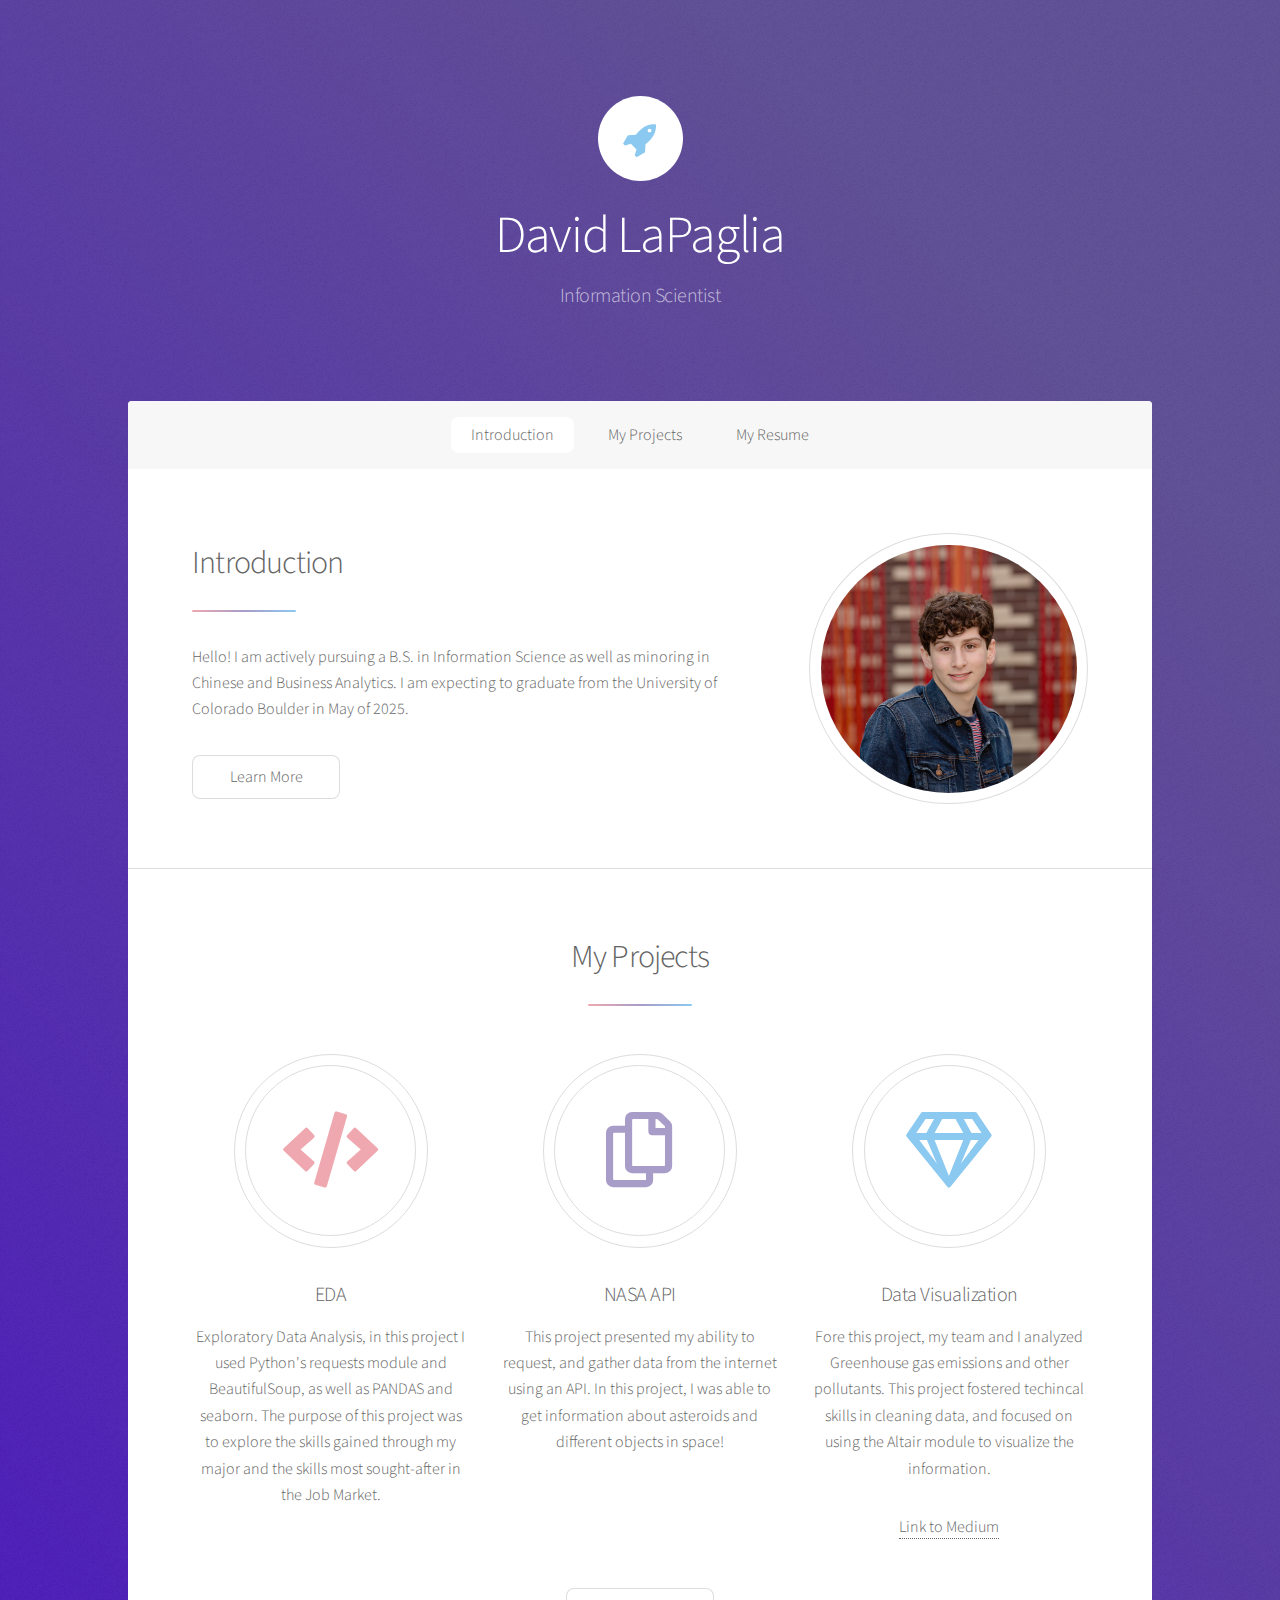
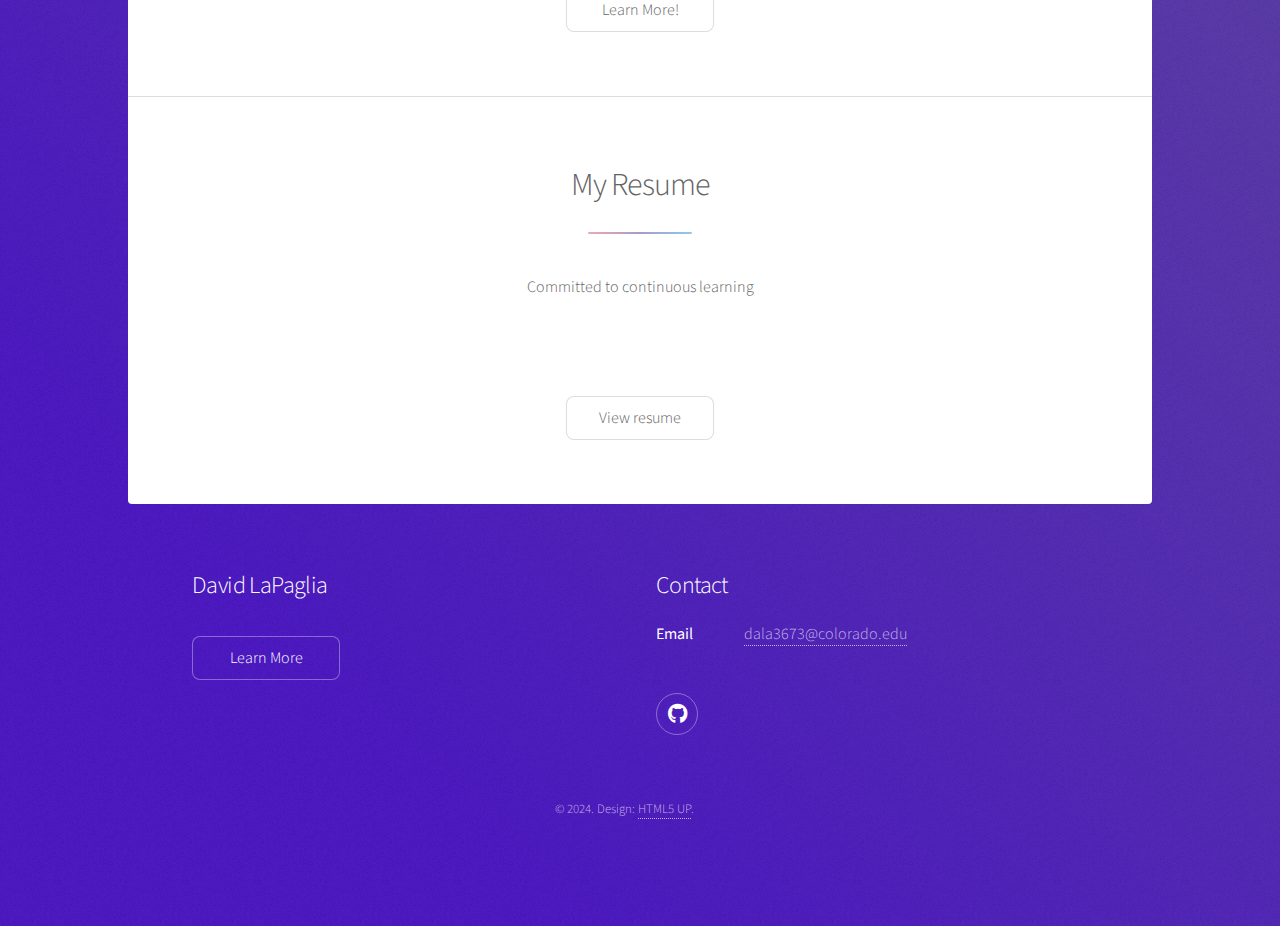
==== index.html @ f57c263a "Update index.html" ====
<!DOCTYPE HTML>
<html>
	<!-- generic is my CV-->
	<!-- elements is my project page -->
	<head>
		<title>David LaPaglia Portfolio</title>
		<meta charset="utf-8" />
		<meta name="viewport" content="width=device-width, initial-scale=1, user-scalable=no" />
		<link rel="stylesheet" href="assets/css/main.css" />
		<noscript><link rel="stylesheet" href="assets/css/noscript.css" /></noscript>
	</head>
	<body class="is-preload">

		<!-- Wrapper -->
			<div id="wrapper">

				<!-- Header -->
					<header id="header" class="alt">
						<span class="logo"><img src="images/logo.svg" alt="" /></span>
						<h1>David LaPaglia</h1>
						<p>Information Scientist<br />
					</header>

				<!-- Nav -->
					<nav id="nav">
						<ul>
							<li><a href="#intro" class="active">Introduction</a></li>
							<li><a href="#first">My Projects</a></li>
							<li><a href="#second">My Resume</a></li>
						</ul>
					</nav>

				<!-- Main -->
					<div id="main">

						<!-- Introduction -->
							<section id="intro" class="main">
								<div class="spotlight">
									<div class="content">
										<header class="major">
											<h2>Introduction</h2>
										</header>
										<p>Hello! I am actively pursuing a B.S. in Information Science as well as minoring in Chinese and Business Analytics.
											I am expecting to graduate from the University of Colorado Boulder in May of 2025. </p>
										<ul class="actions">
											<li><a href="generic.html" class="button">Learn More</a></li>
										</ul>
									</div>
									<span class="image"><img src="images/3.jpg" alt="" /></span>
								</div>
							</section>

						<!-- First Section -->
							<section id="first" class="main special">
								<header class="major">
									<h2>My Projects</h2>
								</header>
								<ul class="features">
									<li>
										<span class="icon solid major style1 fa-code"></span>
										<h3>EDA</h3>
										<p>Exploratory Data Analysis, in this project I used Python's requests module and BeautifulSoup,
											as well as PANDAS and seaborn. The purpose of this project was to explore the skills gained through
											my major and the skills most sought-after in the Job Market.
										</p>
									</li>
									<li>
										<span class="icon major style3 fa-copy"></span>
										<h3>NASA API</h3>
										<p>This project presented my ability to request, and gather data from the internet using an API.
											In this project, I was able to get information about asteroids and different objects in space!
										</p>
									</li>
									<li>
										<span class="icon major style5 fa-gem"></span>
										<h3>Data Visualization</h3>
										<p>Fore this project, my team and I analyzed Greenhouse gas emissions and other pollutants. This project fostered techincal skills in cleaning data,
											and focused on using the Altair module to visualize the information.</p>
										<a href="https://medium.com/@daviddoesdata/design-deception-and-iteration-of-visualizing-emission-trends-97c9c3b6c015">Link to Medium</a>
									</li>
								</ul>
								<footer class="major">
									<ul class="actions special">
										<!-- PUT THE LINK TO ELEMENTS HERE AFTER MAKING ELEMENTS -->
										<li><a href="" class="button">Learn More!</a></li>
									</ul>
								</footer>
							</section>

						<!-- Second Section -->
						<!-- MY CV Section -->
							<section id="second" class="main special">
								<header class="major">
									<h2>My Resume</h2>
								</p>Committed to continuous learning </p>
								</header>
								<p class="content"></p>
								<footer class="major">
									<ul class="actions special">
										<li><a href="generic.html" class="button">View resume</a></li>
									</ul>
								</footer>
							</section>

						<!-- 4th Section -->

					</div>

				<!-- Footer -->
					<footer id="footer">
						<section>
							<h2>David LaPaglia</h2>
							<p></p>
							<ul class="actions">
								<li><a href="generic.html" class="button">Learn More</a></li>
							</ul>
						</section>
						<section>
							<h2>Contact</h2>
							<dl class="alt">
								<dt>Email</dt>
								<dd><a href="#">dala3673@colorado.edu</a></dd>
							</dl>
							<ul class="icons">
								<li><a href="#" class="icon brands fa-github alt"><span class="label">GitHub</span></a></li>
							</ul>
						</section>
						<p class="copyright">&copy; 2024. Design: <a href="https://html5up.net">HTML5 UP</a>.</p>
					</footer>
			</div>
		<!-- Scripts -->
			<script src="assets/js/jquery.min.js"></script>
			<script src="assets/js/jquery.scrollex.min.js"></script>
			<script src="assets/js/jquery.scrolly.min.js"></script>
			<script src="assets/js/browser.min.js"></script>
			<script src="assets/js/breakpoints.min.js"></script>
			<script src="assets/js/util.js"></script>
			<script src="assets/js/main.js"></script>

	</body>
</html>
---- assets/css/main.css ----
@import url(fontawesome-all.min.css);
@import 'https://fonts.googleapis.com/css?family=Source+Sans+Pro:300,400';

/*
	Stellar by HTML5 UP
	html5up.net | @ajlkn
	Free for personal and commercial use under the CCA 3.0 license (html5up.net/license)
*/

html, body, div, span, applet, object,
iframe, h1, h2, h3, h4, h5, h6, p, blockquote,
pre, a, abbr, acronym, address, big, cite,
code, del, dfn, em, img, ins, kbd, q, s, samp,
small, strike, strong, sub, sup, tt, var, b,
u, i, center, dl, dt, dd, ol, ul, li, fieldset,
form, label, legend, table, caption, tbody,
tfoot, thead, tr, th, td, article, aside,
canvas, details, embed, figure, figcaption,
footer, header, hgroup, menu, nav, output, ruby,
section, summary, time, mark, audio, video {
	margin: 0;
	padding: 0;
	border: 0;
	font-size: 100%;
	font: inherit;
	vertical-align: baseline;}

article, aside, details, figcaption, figure,
footer, header, hgroup, menu, nav, section {
	display: block;}

body {
	line-height: 1;
}

ol, ul {
	list-style: none;
}

blockquote, q {
	quotes: none;
}

	blockquote:before, blockquote:after, q:before, q:after {
		content: '';
		content: none;
	}

table {
	border-collapse: collapse;
	border-spacing: 0;
}

body {
	-webkit-text-size-adjust: none;
}

mark {
	background-color: transparent;
	color: inherit;
}

input::-moz-focus-inner {
	border: 0;
	padding: 0;
}

input, select, textarea {
	-moz-appearance: none;
	-webkit-appearance: none;
	-ms-appearance: none;
	appearance: none;
}

/* Basic */

	@-ms-viewport {
		width: device-width;
	}

	body {
		-ms-overflow-style: scrollbar;
	}

	@media screen and (max-width: 480px) {

		html, body {
			min-width: 320px;
		}

	}

	html {
		box-sizing: border-box;
	}

	*, *:before, *:after {
		box-sizing: inherit;
	}

	body {
		background-color: #00008B;
		background-image: url("images/overlay.png"), -moz-linear-gradient(45deg, #4913be 15%, #5f4d93 85%);
		background-image: url("images/overlay.png"), -webkit-linear-gradient(45deg, #4913be 15%, #5f4d93 85%);
		background-image: url("images/overlay.png"), -ms-linear-gradient(45deg, #4913be 15%, #5f4d93 85%);
		background-image: url("images/overlay.png"), linear-gradient(45deg, #4913be 15%, #5f4d93 85%);
	}

		body.is-preload *, body.is-preload *:before, body.is-preload *:after {
			-moz-animation: none !important;
			-webkit-animation: none !important;
			-ms-animation: none !important;
			animation: none !important;
			-moz-transition: none !important;
			-webkit-transition: none !important;
			-ms-transition: none !important;
			transition: none !important;
		}

/* Type */

	body {
		background-color: #935d8c;
		color: rgba(255, 255, 255, 0.65);
	}

	body, input, select, textarea {
		font-family: "Source Sans Pro", Helvetica, sans-serif;
		font-size: 17pt;
		font-weight: 300;
		line-height: 1.65;
	}

		@media screen and (max-width: 1680px) {

			body, input, select, textarea {
				font-size: 14pt;
			}

		}

		@media screen and (max-width: 1280px) {

			body, input, select, textarea {
				font-size: 12pt;
			}

		}

		@media screen and (max-width: 360px) {

			body, input, select, textarea {
				font-size: 11pt;
			}

		}

	a {
		-moz-transition: color 0.2s ease, border-bottom 0.2s ease;
		-webkit-transition: color 0.2s ease, border-bottom 0.2s ease;
		-ms-transition: color 0.2s ease, border-bottom 0.2s ease;
		transition: color 0.2s ease, border-bottom 0.2s ease;
		text-decoration: none;
		border-bottom: dotted 1px;
		color: inherit;
	}

		a:hover {
			border-bottom-color: transparent;
		}

	strong, b {
		font-weight: 400;
	}

	em, i {
		font-style: italic;
	}

	p {
		margin: 0 0 2em 0;
	}

		p.content {
			-moz-columns: 20em 2;
			-webkit-columns: 20em 2;
			-ms-columns: 20em 2;
			columns: 20em 2;
			-moz-column-gap: 2em;
			-webkit-column-gap: 2em;
			-ms-column-gap: 2em;
			column-gap: 2em;
			text-align: justify;
		}

	h1, h2, h3, h4, h5, h6 {
		font-weight: 300;
		line-height: 1.5;
		margin: 0 0 0.7em 0;
		letter-spacing: -0.025em;
	}

		h1 a, h2 a, h3 a, h4 a, h5 a, h6 a {
			color: inherit;
			text-decoration: none;
		}

	h1 {
		font-size: 2.5em;
		line-height: 1.2;
	}

	h2 {
		font-size: 1.5em;
	}

	h3 {
		font-size: 1.25em;
	}

	h4 {
		font-size: 1.1em;
	}

	h5 {
		font-size: 0.9em;
	}

	h6 {
		font-size: 0.7em;
	}

	@media screen and (max-width: 736px) {

		h1 {
			font-size: 2em;
		}

	}

	sub {
		font-size: 0.8em;
		position: relative;
		top: 0.5em;
	}

	sup {
		font-size: 0.8em;
		position: relative;
		top: -0.5em;
	}

	blockquote {
		border-left: solid 4px;
		font-style: italic;
		margin: 0 0 2em 0;
		padding: 0.5em 0 0.5em 2em;
	}

	code {
		border-radius: 8px;
		border: solid 1px;
		font-family: "Courier New", monospace;
		font-size: 0.9em;
		margin: 0 0.25em;
		padding: 0.25em 0.65em;
	}

	pre {
		-webkit-overflow-scrolling: touch;
		font-family: "Courier New", monospace;
		font-size: 0.9em;
		margin: 0 0 2em 0;
	}

		pre code {
			display: block;
			line-height: 1.75;
			padding: 1em 1.5em;
			overflow-x: auto;
		}

	hr {
		border: 0;
		border-bottom: solid 1px;
		margin: 2em 0;
	}

		hr.major {
			margin: 3em 0;
		}

	.align-left {
		text-align: left;
	}

	.align-center {
		text-align: center;
	}

	.align-right {
		text-align: right;
	}

	input, select, textarea {
		color: #ffffff;
	}

	a:hover {
		color: #ffffff;
	}

	strong, b {
		color: #ffffff;
	}

	h1, h2, h3, h4, h5, h6 {
		color: #ffffff;
	}

	blockquote {
		border-left-color: rgba(255, 255, 255, 0.35);
	}

	code {
		background: rgba(255, 255, 255, 0.075);
		border-color: rgba(255, 255, 255, 0.35);
	}

	hr {
		border-bottom-color: rgba(255, 255, 255, 0.35);
	}

/* Row */

	.row {
		display: flex;
		flex-wrap: wrap;
		box-sizing: border-box;
		align-items: stretch;
	}

		.row > * {
			box-sizing: border-box;
		}

		.row.gtr-uniform > * > :last-child {
			margin-bottom: 0;
		}

		.row.aln-left {
			justify-content: flex-start;
		}

		.row.aln-center {
			justify-content: center;
		}

		.row.aln-right {
			justify-content: flex-end;
		}

		.row.aln-top {
			align-items: flex-start;
		}

		.row.aln-middle {
			align-items: center;
		}

		.row.aln-bottom {
			align-items: flex-end;
		}

		.row > .imp {
			order: -1;
		}

		.row > .col-1 {
			width: 8.33333%;
		}

		.row > .off-1 {
			margin-left: 8.33333%;
		}

		.row > .col-2 {
			width: 16.66667%;
		}

		.row > .off-2 {
			margin-left: 16.66667%;
		}

		.row > .col-3 {
			width: 25%;
		}

		.row > .off-3 {
			margin-left: 25%;
		}

		.row > .col-4 {
			width: 33.33333%;
		}

		.row > .off-4 {
			margin-left: 33.33333%;
		}

		.row > .col-5 {
			width: 41.66667%;
		}

		.row > .off-5 {
			margin-left: 41.66667%;
		}

		.row > .col-6 {
			width: 50%;
		}

		.row > .off-6 {
			margin-left: 50%;
		}

		.row > .col-7 {
			width: 58.33333%;
		}

		.row > .off-7 {
			margin-left: 58.33333%;
		}

		.row > .col-8 {
			width: 66.66667%;
		}

		.row > .off-8 {
			margin-left: 66.66667%;
		}

		.row > .col-9 {
			width: 75%;
		}

		.row > .off-9 {
			margin-left: 75%;
		}

		.row > .col-10 {
			width: 83.33333%;
		}

		.row > .off-10 {
			margin-left: 83.33333%;
		}

		.row > .col-11 {
			width: 91.66667%;
		}

		.row > .off-11 {
			margin-left: 91.66667%;
		}

		.row > .col-12 {
			width: 100%;
		}

		.row > .off-12 {
			margin-left: 100%;
		}

		.row.gtr-0 {
			margin-top: 0;
			margin-left: 0em;
		}

			.row.gtr-0 > * {
				padding: 0 0 0 0em;
			}

			.row.gtr-0.gtr-uniform {
				margin-top: 0em;
			}

				.row.gtr-0.gtr-uniform > * {
					padding-top: 0em;
				}

		.row.gtr-25 {
			margin-top: 0;
			margin-left: -0.375em;
		}

			.row.gtr-25 > * {
				padding: 0 0 0 0.375em;
			}

			.row.gtr-25.gtr-uniform {
				margin-top: -0.375em;
			}

				.row.gtr-25.gtr-uniform > * {
					padding-top: 0.375em;
				}

		.row.gtr-50 {
			margin-top: 0;
			margin-left: -0.75em;
		}

			.row.gtr-50 > * {
				padding: 0 0 0 0.75em;
			}

			.row.gtr-50.gtr-uniform {
				margin-top: -0.75em;
			}

				.row.gtr-50.gtr-uniform > * {
					padding-top: 0.75em;
				}

		.row {
			margin-top: 0;
			margin-left: -1.5em;
		}

			.row > * {
				padding: 0 0 0 1.5em;
			}

			.row.gtr-uniform {
				margin-top: -1.5em;
			}

				.row.gtr-uniform > * {
					padding-top: 1.5em;
				}

		.row.gtr-150 {
			margin-top: 0;
			margin-left: -2.25em;
		}

			.row.gtr-150 > * {
				padding: 0 0 0 2.25em;
			}

			.row.gtr-150.gtr-uniform {
				margin-top: -2.25em;
			}

				.row.gtr-150.gtr-uniform > * {
					padding-top: 2.25em;
				}

		.row.gtr-200 {
			margin-top: 0;
			margin-left: -3em;
		}

			.row.gtr-200 > * {
				padding: 0 0 0 3em;
			}

			.row.gtr-200.gtr-uniform {
				margin-top: -3em;
			}

				.row.gtr-200.gtr-uniform > * {
					padding-top: 3em;
				}

		@media screen and (max-width: 1680px) {

			.row {
				display: flex;
				flex-wrap: wrap;
				box-sizing: border-box;
				align-items: stretch;
			}

				.row > * {
					box-sizing: border-box;
				}

				.row.gtr-uniform > * > :last-child {
					margin-bottom: 0;
				}

				.row.aln-left {
					justify-content: flex-start;
				}

				.row.aln-center {
					justify-content: center;
				}

				.row.aln-right {
					justify-content: flex-end;
				}

				.row.aln-top {
					align-items: flex-start;
				}

				.row.aln-middle {
					align-items: center;
				}

				.row.aln-bottom {
					align-items: flex-end;
				}

				.row > .imp-xlarge {
					order: -1;
				}

				.row > .col-1-xlarge {
					width: 8.33333%;
				}

				.row > .off-1-xlarge {
					margin-left: 8.33333%;
				}

				.row > .col-2-xlarge {
					width: 16.66667%;
				}

				.row > .off-2-xlarge {
					margin-left: 16.66667%;
				}

				.row > .col-3-xlarge {
					width: 25%;
				}

				.row > .off-3-xlarge {
					margin-left: 25%;
				}

				.row > .col-4-xlarge {
					width: 33.33333%;
				}

				.row > .off-4-xlarge {
					margin-left: 33.33333%;
				}

				.row > .col-5-xlarge {
					width: 41.66667%;
				}

				.row > .off-5-xlarge {
					margin-left: 41.66667%;
				}

				.row > .col-6-xlarge {
					width: 50%;
				}

				.row > .off-6-xlarge {
					margin-left: 50%;
				}

				.row > .col-7-xlarge {
					width: 58.33333%;
				}

				.row > .off-7-xlarge {
					margin-left: 58.33333%;
				}

				.row > .col-8-xlarge {
					width: 66.66667%;
				}

				.row > .off-8-xlarge {
					margin-left: 66.66667%;
				}

				.row > .col-9-xlarge {
					width: 75%;
				}

				.row > .off-9-xlarge {
					margin-left: 75%;
				}

				.row > .col-10-xlarge {
					width: 83.33333%;
				}

				.row > .off-10-xlarge {
					margin-left: 83.33333%;
				}

				.row > .col-11-xlarge {
					width: 91.66667%;
				}

				.row > .off-11-xlarge {
					margin-left: 91.66667%;
				}

				.row > .col-12-xlarge {
					width: 100%;
				}

				.row > .off-12-xlarge {
					margin-left: 100%;
				}

				.row.gtr-0 {
					margin-top: 0;
					margin-left: 0em;
				}

					.row.gtr-0 > * {
						padding: 0 0 0 0em;
					}

					.row.gtr-0.gtr-uniform {
						margin-top: 0em;
					}

						.row.gtr-0.gtr-uniform > * {
							padding-top: 0em;
						}

				.row.gtr-25 {
					margin-top: 0;
					margin-left: -0.375em;
				}

					.row.gtr-25 > * {
						padding: 0 0 0 0.375em;
					}

					.row.gtr-25.gtr-uniform {
						margin-top: -0.375em;
					}

						.row.gtr-25.gtr-uniform > * {
							padding-top: 0.375em;
						}

				.row.gtr-50 {
					margin-top: 0;
					margin-left: -0.75em;
				}

					.row.gtr-50 > * {
						padding: 0 0 0 0.75em;
					}

					.row.gtr-50.gtr-uniform {
						margin-top: -0.75em;
					}

						.row.gtr-50.gtr-uniform > * {
							padding-top: 0.75em;
						}

				.row {
					margin-top: 0;
					margin-left: -1.5em;
				}

					.row > * {
						padding: 0 0 0 1.5em;
					}

					.row.gtr-uniform {
						margin-top: -1.5em;
					}

						.row.gtr-uniform > * {
							padding-top: 1.5em;
						}

				.row.gtr-150 {
					margin-top: 0;
					margin-left: -2.25em;
				}

					.row.gtr-150 > * {
						padding: 0 0 0 2.25em;
					}

					.row.gtr-150.gtr-uniform {
						margin-top: -2.25em;
					}

						.row.gtr-150.gtr-uniform > * {
							padding-top: 2.25em;
						}

				.row.gtr-200 {
					margin-top: 0;
					margin-left: -3em;
				}

					.row.gtr-200 > * {
						padding: 0 0 0 3em;
					}

					.row.gtr-200.gtr-uniform {
						margin-top: -3em;
					}

						.row.gtr-200.gtr-uniform > * {
							padding-top: 3em;
						}

		}

		@media screen and (max-width: 1280px) {

			.row {
				display: flex;
				flex-wrap: wrap;
				box-sizing: border-box;
				align-items: stretch;
			}

				.row > * {
					box-sizing: border-box;
				}

				.row.gtr-uniform > * > :last-child {
					margin-bottom: 0;
				}

				.row.aln-left {
					justify-content: flex-start;
				}

				.row.aln-center {
					justify-content: center;
				}

				.row.aln-right {
					justify-content: flex-end;
				}

				.row.aln-top {
					align-items: flex-start;
				}

				.row.aln-middle {
					align-items: center;
				}

				.row.aln-bottom {
					align-items: flex-end;
				}

				.row > .imp-large {
					order: -1;
				}

				.row > .col-1-large {
					width: 8.33333%;
				}

				.row > .off-1-large {
					margin-left: 8.33333%;
				}

				.row > .col-2-large {
					width: 16.66667%;
				}

				.row > .off-2-large {
					margin-left: 16.66667%;
				}

				.row > .col-3-large {
					width: 25%;
				}

				.row > .off-3-large {
					margin-left: 25%;
				}

				.row > .col-4-large {
					width: 33.33333%;
				}

				.row > .off-4-large {
					margin-left: 33.33333%;
				}

				.row > .col-5-large {
					width: 41.66667%;
				}

				.row > .off-5-large {
					margin-left: 41.66667%;
				}

				.row > .col-6-large {
					width: 50%;
				}

				.row > .off-6-large {
					margin-left: 50%;
				}

				.row > .col-7-large {
					width: 58.33333%;
				}

				.row > .off-7-large {
					margin-left: 58.33333%;
				}

				.row > .col-8-large {
					width: 66.66667%;
				}

				.row > .off-8-large {
					margin-left: 66.66667%;
				}

				.row > .col-9-large {
					width: 75%;
				}

				.row > .off-9-large {
					margin-left: 75%;
				}

				.row > .col-10-large {
					width: 83.33333%;
				}

				.row > .off-10-large {
					margin-left: 83.33333%;
				}

				.row > .col-11-large {
					width: 91.66667%;
				}

				.row > .off-11-large {
					margin-left: 91.66667%;
				}

				.row > .col-12-large {
					width: 100%;
				}

				.row > .off-12-large {
					margin-left: 100%;
				}

				.row.gtr-0 {
					margin-top: 0;
					margin-left: 0em;
				}

					.row.gtr-0 > * {
						padding: 0 0 0 0em;
					}

					.row.gtr-0.gtr-uniform {
						margin-top: 0em;
					}

						.row.gtr-0.gtr-uniform > * {
							padding-top: 0em;
						}

				.row.gtr-25 {
					margin-top: 0;
					margin-left: -0.375em;
				}

					.row.gtr-25 > * {
						padding: 0 0 0 0.375em;
					}

					.row.gtr-25.gtr-uniform {
						margin-top: -0.375em;
					}

						.row.gtr-25.gtr-uniform > * {
							padding-top: 0.375em;
						}

				.row.gtr-50 {
					margin-top: 0;
					margin-left: -0.75em;
				}

					.row.gtr-50 > * {
						padding: 0 0 0 0.75em;
					}

					.row.gtr-50.gtr-uniform {
						margin-top: -0.75em;
					}

						.row.gtr-50.gtr-uniform > * {
							padding-top: 0.75em;
						}

				.row {
					margin-top: 0;
					margin-left: -1.5em;
				}

					.row > * {
						padding: 0 0 0 1.5em;
					}

					.row.gtr-uniform {
						margin-top: -1.5em;
					}

						.row.gtr-uniform > * {
							padding-top: 1.5em;
						}

				.row.gtr-150 {
					margin-top: 0;
					margin-left: -2.25em;
				}

					.row.gtr-150 > * {
						padding: 0 0 0 2.25em;
					}

					.row.gtr-150.gtr-uniform {
						margin-top: -2.25em;
					}

						.row.gtr-150.gtr-uniform > * {
							padding-top: 2.25em;
						}

				.row.gtr-200 {
					margin-top: 0;
					margin-left: -3em;
				}

					.row.gtr-200 > * {
						padding: 0 0 0 3em;
					}

					.row.gtr-200.gtr-uniform {
						margin-top: -3em;
					}

						.row.gtr-200.gtr-uniform > * {
							padding-top: 3em;
						}

		}

		@media screen and (max-width: 980px) {

			.row {
				display: flex;
				flex-wrap: wrap;
				box-sizing: border-box;
				align-items: stretch;
			}

				.row > * {
					box-sizing: border-box;
				}

				.row.gtr-uniform > * > :last-child {
					margin-bottom: 0;
				}

				.row.aln-left {
					justify-content: flex-start;
				}

				.row.aln-center {
					justify-content: center;
				}

				.row.aln-right {
					justify-content: flex-end;
				}

				.row.aln-top {
					align-items: flex-start;
				}

				.row.aln-middle {
					align-items: center;
				}

				.row.aln-bottom {
					align-items: flex-end;
				}

				.row > .imp-medium {
					order: -1;
				}

				.row > .col-1-medium {
					width: 8.33333%;
				}

				.row > .off-1-medium {
					margin-left: 8.33333%;
				}

				.row > .col-2-medium {
					width: 16.66667%;
				}

				.row > .off-2-medium {
					margin-left: 16.66667%;
				}

				.row > .col-3-medium {
					width: 25%;
				}

				.row > .off-3-medium {
					margin-left: 25%;
				}

				.row > .col-4-medium {
					width: 33.33333%;
				}

				.row > .off-4-medium {
					margin-left: 33.33333%;
				}

				.row > .col-5-medium {
					width: 41.66667%;
				}

				.row > .off-5-medium {
					margin-left: 41.66667%;
				}

				.row > .col-6-medium {
					width: 50%;
				}

				.row > .off-6-medium {
					margin-left: 50%;
				}

				.row > .col-7-medium {
					width: 58.33333%;
				}

				.row > .off-7-medium {
					margin-left: 58.33333%;
				}

				.row > .col-8-medium {
					width: 66.66667%;
				}

				.row > .off-8-medium {
					margin-left: 66.66667%;
				}

				.row > .col-9-medium {
					width: 75%;
				}

				.row > .off-9-medium {
					margin-left: 75%;
				}

				.row > .col-10-medium {
					width: 83.33333%;
				}

				.row > .off-10-medium {
					margin-left: 83.33333%;
				}

				.row > .col-11-medium {
					width: 91.66667%;
				}

				.row > .off-11-medium {
					margin-left: 91.66667%;
				}

				.row > .col-12-medium {
					width: 100%;
				}

				.row > .off-12-medium {
					margin-left: 100%;
				}

				.row.gtr-0 {
					margin-top: 0;
					margin-left: 0em;
				}

					.row.gtr-0 > * {
						padding: 0 0 0 0em;
					}

					.row.gtr-0.gtr-uniform {
						margin-top: 0em;
					}

						.row.gtr-0.gtr-uniform > * {
							padding-top: 0em;
						}

				.row.gtr-25 {
					margin-top: 0;
					margin-left: -0.375em;
				}

					.row.gtr-25 > * {
						padding: 0 0 0 0.375em;
					}

					.row.gtr-25.gtr-uniform {
						margin-top: -0.375em;
					}

						.row.gtr-25.gtr-uniform > * {
							padding-top: 0.375em;
						}

				.row.gtr-50 {
					margin-top: 0;
					margin-left: -0.75em;
				}

					.row.gtr-50 > * {
						padding: 0 0 0 0.75em;
					}

					.row.gtr-50.gtr-uniform {
						margin-top: -0.75em;
					}

						.row.gtr-50.gtr-uniform > * {
							padding-top: 0.75em;
						}

				.row {
					margin-top: 0;
					margin-left: -1.5em;
				}

					.row > * {
						padding: 0 0 0 1.5em;
					}

					.row.gtr-uniform {
						margin-top: -1.5em;
					}

						.row.gtr-uniform > * {
							padding-top: 1.5em;
						}

				.row.gtr-150 {
					margin-top: 0;
					margin-left: -2.25em;
				}

					.row.gtr-150 > * {
						padding: 0 0 0 2.25em;
					}

					.row.gtr-150.gtr-uniform {
						margin-top: -2.25em;
					}

						.row.gtr-150.gtr-uniform > * {
							padding-top: 2.25em;
						}

				.row.gtr-200 {
					margin-top: 0;
					margin-left: -3em;
				}

					.row.gtr-200 > * {
						padding: 0 0 0 3em;
					}

					.row.gtr-200.gtr-uniform {
						margin-top: -3em;
					}

						.row.gtr-200.gtr-uniform > * {
							padding-top: 3em;
						}

		}

		@media screen and (max-width: 736px) {

			.row {
				display: flex;
				flex-wrap: wrap;
				box-sizing: border-box;
				align-items: stretch;
			}

				.row > * {
					box-sizing: border-box;
				}

				.row.gtr-uniform > * > :last-child {
					margin-bottom: 0;
				}

				.row.aln-left {
					justify-content: flex-start;
				}

				.row.aln-center {
					justify-content: center;
				}

				.row.aln-right {
					justify-content: flex-end;
				}

				.row.aln-top {
					align-items: flex-start;
				}

				.row.aln-middle {
					align-items: center;
				}

				.row.aln-bottom {
					align-items: flex-end;
				}

				.row > .imp-small {
					order: -1;
				}

				.row > .col-1-small {
					width: 8.33333%;
				}

				.row > .off-1-small {
					margin-left: 8.33333%;
				}

				.row > .col-2-small {
					width: 16.66667%;
				}

				.row > .off-2-small {
					margin-left: 16.66667%;
				}

				.row > .col-3-small {
					width: 25%;
				}

				.row > .off-3-small {
					margin-left: 25%;
				}

				.row > .col-4-small {
					width: 33.33333%;
				}

				.row > .off-4-small {
					margin-left: 33.33333%;
				}

				.row > .col-5-small {
					width: 41.66667%;
				}

				.row > .off-5-small {
					margin-left: 41.66667%;
				}

				.row > .col-6-small {
					width: 50%;
				}

				.row > .off-6-small {
					margin-left: 50%;
				}

				.row > .col-7-small {
					width: 58.33333%;
				}

				.row > .off-7-small {
					margin-left: 58.33333%;
				}

				.row > .col-8-small {
					width: 66.66667%;
				}

				.row > .off-8-small {
					margin-left: 66.66667%;
				}

				.row > .col-9-small {
					width: 75%;
				}

				.row > .off-9-small {
					margin-left: 75%;
				}

				.row > .col-10-small {
					width: 83.33333%;
				}

				.row > .off-10-small {
					margin-left: 83.33333%;
				}

				.row > .col-11-small {
					width: 91.66667%;
				}

				.row > .off-11-small {
					margin-left: 91.66667%;
				}

				.row > .col-12-small {
					width: 100%;
				}

				.row > .off-12-small {
					margin-left: 100%;
				}

				.row.gtr-0 {
					margin-top: 0;
					margin-left: 0em;
				}

					.row.gtr-0 > * {
						padding: 0 0 0 0em;
					}

					.row.gtr-0.gtr-uniform {
						margin-top: 0em;
					}

						.row.gtr-0.gtr-uniform > * {
							padding-top: 0em;
						}

				.row.gtr-25 {
					margin-top: 0;
					margin-left: -0.25em;
				}

					.row.gtr-25 > * {
						padding: 0 0 0 0.25em;
					}

					.row.gtr-25.gtr-uniform {
						margin-top: -0.25em;
					}

						.row.gtr-25.gtr-uniform > * {
							padding-top: 0.25em;
						}

				.row.gtr-50 {
					margin-top: 0;
					margin-left: -0.5em;
				}

					.row.gtr-50 > * {
						padding: 0 0 0 0.5em;
					}

					.row.gtr-50.gtr-uniform {
						margin-top: -0.5em;
					}

						.row.gtr-50.gtr-uniform > * {
							padding-top: 0.5em;
						}

				.row {
					margin-top: 0;
					margin-left: -1em;
				}

					.row > * {
						padding: 0 0 0 1em;
					}

					.row.gtr-uniform {
						margin-top: -1em;
					}

						.row.gtr-uniform > * {
							padding-top: 1em;
						}

				.row.gtr-150 {
					margin-top: 0;
					margin-left: -1.5em;
				}

					.row.gtr-150 > * {
						padding: 0 0 0 1.5em;
					}

					.row.gtr-150.gtr-uniform {
						margin-top: -1.5em;
					}

						.row.gtr-150.gtr-uniform > * {
							padding-top: 1.5em;
						}

				.row.gtr-200 {
					margin-top: 0;
					margin-left: -2em;
				}

					.row.gtr-200 > * {
						padding: 0 0 0 2em;
					}

					.row.gtr-200.gtr-uniform {
						margin-top: -2em;
					}

						.row.gtr-200.gtr-uniform > * {
							padding-top: 2em;
						}

		}

		@media screen and (max-width: 480px) {

			.row {
				display: flex;
				flex-wrap: wrap;
				box-sizing: border-box;
				align-items: stretch;
			}

				.row > * {
					box-sizing: border-box;
				}

				.row.gtr-uniform > * > :last-child {
					margin-bottom: 0;
				}

				.row.aln-left {
					justify-content: flex-start;
				}

				.row.aln-center {
					justify-content: center;
				}

				.row.aln-right {
					justify-content: flex-end;
				}

				.row.aln-top {
					align-items: flex-start;
				}

				.row.aln-middle {
					align-items: center;
				}

				.row.aln-bottom {
					align-items: flex-end;
				}

				.row > .imp-xsmall {
					order: -1;
				}

				.row > .col-1-xsmall {
					width: 8.33333%;
				}

				.row > .off-1-xsmall {
					margin-left: 8.33333%;
				}

				.row > .col-2-xsmall {
					width: 16.66667%;
				}

				.row > .off-2-xsmall {
					margin-left: 16.66667%;
				}

				.row > .col-3-xsmall {
					width: 25%;
				}

				.row > .off-3-xsmall {
					margin-left: 25%;
				}

				.row > .col-4-xsmall {
					width: 33.33333%;
				}

				.row > .off-4-xsmall {
					margin-left: 33.33333%;
				}

				.row > .col-5-xsmall {
					width: 41.66667%;
				}

				.row > .off-5-xsmall {
					margin-left: 41.66667%;
				}

				.row > .col-6-xsmall {
					width: 50%;
				}

				.row > .off-6-xsmall {
					margin-left: 50%;
				}

				.row > .col-7-xsmall {
					width: 58.33333%;
				}

				.row > .off-7-xsmall {
					margin-left: 58.33333%;
				}

				.row > .col-8-xsmall {
					width: 66.66667%;
				}

				.row > .off-8-xsmall {
					margin-left: 66.66667%;
				}

				.row > .col-9-xsmall {
					width: 75%;
				}

				.row > .off-9-xsmall {
					margin-left: 75%;
				}

				.row > .col-10-xsmall {
					width: 83.33333%;
				}

				.row > .off-10-xsmall {
					margin-left: 83.33333%;
				}

				.row > .col-11-xsmall {
					width: 91.66667%;
				}

				.row > .off-11-xsmall {
					margin-left: 91.66667%;
				}

				.row > .col-12-xsmall {
					width: 100%;
				}

				.row > .off-12-xsmall {
					margin-left: 100%;
				}

				.row.gtr-0 {
					margin-top: 0;
					margin-left: 0em;
				}

					.row.gtr-0 > * {
						padding: 0 0 0 0em;
					}

					.row.gtr-0.gtr-uniform {
						margin-top: 0em;
					}

						.row.gtr-0.gtr-uniform > * {
							padding-top: 0em;
						}

				.row.gtr-25 {
					margin-top: 0;
					margin-left: -0.3125em;
				}

					.row.gtr-25 > * {
						padding: 0 0 0 0.3125em;
					}

					.row.gtr-25.gtr-uniform {
						margin-top: -0.3125em;
					}

						.row.gtr-25.gtr-uniform > * {
							padding-top: 0.3125em;
						}

				.row.gtr-50 {
					margin-top: 0;
					margin-left: -0.625em;
				}

					.row.gtr-50 > * {
						padding: 0 0 0 0.625em;
					}

					.row.gtr-50.gtr-uniform {
						margin-top: -0.625em;
					}

						.row.gtr-50.gtr-uniform > * {
							padding-top: 0.625em;
						}

				.row {
					margin-top: 0;
					margin-left: -1.25em;
				}

					.row > * {
						padding: 0 0 0 1.25em;
					}

					.row.gtr-uniform {
						margin-top: -1.25em;
					}

						.row.gtr-uniform > * {
							padding-top: 1.25em;
						}

				.row.gtr-150 {
					margin-top: 0;
					margin-left: -1.875em;
				}

					.row.gtr-150 > * {
						padding: 0 0 0 1.875em;
					}

					.row.gtr-150.gtr-uniform {
						margin-top: -1.875em;
					}

						.row.gtr-150.gtr-uniform > * {
							padding-top: 1.875em;
						}

				.row.gtr-200 {
					margin-top: 0;
					margin-left: -2.5em;
				}

					.row.gtr-200 > * {
						padding: 0 0 0 2.5em;
					}

					.row.gtr-200.gtr-uniform {
						margin-top: -2.5em;
					}

						.row.gtr-200.gtr-uniform > * {
							padding-top: 2.5em;
						}

		}

/* Box */

	.box {
		border-radius: 8px;
		border: solid;
		margin-bottom: 2em;
		padding: 1.5em;
	}

		.box > :last-child,
		.box > :last-child > :last-child,
		.box > :last-child > :last-child > :last-child {
			margin-bottom: 0;
		}

		.box.alt {
			border: 0;
			border-radius: 0;
			padding: 0;
		}

	.box {
		border-color: rgba(255, 255, 255, 0.35);
	}

/* Button */

	input[type="submit"],
	input[type="reset"],
	input[type="button"],
	button,
	.button {
		-moz-appearance: none;
		-webkit-appearance: none;
		-ms-appearance: none;
		appearance: none;
		-moz-transition: background-color 0.2s ease-in-out, color 0.2s ease-in-out;
		-webkit-transition: background-color 0.2s ease-in-out, color 0.2s ease-in-out;
		-ms-transition: background-color 0.2s ease-in-out, color 0.2s ease-in-out;
		transition: background-color 0.2s ease-in-out, color 0.2s ease-in-out;
		border-radius: 8px;
		border: 0;
		cursor: pointer;
		display: inline-block;
		font-weight: 300;
		height: 2.75em;
		line-height: 2.75em;
		min-width: 9.25em;
		padding: 0 1.5em;
		text-align: center;
		text-decoration: none;
		white-space: nowrap;
	}

		input[type="submit"].icon,
		input[type="reset"].icon,
		input[type="button"].icon,
		button.icon,
		.button.icon {
			padding-left: 1.35em;
		}

			input[type="submit"].icon:before,
			input[type="reset"].icon:before,
			input[type="button"].icon:before,
			button.icon:before,
			.button.icon:before {
				margin-right: 0.5em;
			}

		input[type="submit"].fit,
		input[type="reset"].fit,
		input[type="button"].fit,
		button.fit,
		.button.fit {
			width: 100%;
		}

		input[type="submit"].small,
		input[type="reset"].small,
		input[type="button"].small,
		button.small,
		.button.small {
			font-size: 0.8em;
		}

		input[type="submit"].large,
		input[type="reset"].large,
		input[type="button"].large,
		button.large,
		.button.large {
			font-size: 1.35em;
		}

		input[type="submit"].disabled, input[type="submit"]:disabled,
		input[type="reset"].disabled,
		input[type="reset"]:disabled,
		input[type="button"].disabled,
		input[type="button"]:disabled,
		button.disabled,
		button:disabled,
		.button.disabled,
		.button:disabled {
			pointer-events: none;
			opacity: 0.25;
		}

		@media screen and (max-width: 736px) {

			input[type="submit"],
			input[type="reset"],
			input[type="button"],
			button,
			.button {
				min-width: 0;
			}

		}

	input[type="submit"],
	input[type="reset"],
	input[type="button"],
	button,
	.button {
		background-color: transparent;
		box-shadow: inset 0 0 0 1px rgba(255, 255, 255, 0.35);
		color: #ffffff !important;
	}

		input[type="submit"]:hover,
		input[type="reset"]:hover,
		input[type="button"]:hover,
		button:hover,
		.button:hover {
			background-color: rgba(255, 255, 255, 0.075);
		}

		input[type="submit"]:active,
		input[type="reset"]:active,
		input[type="button"]:active,
		button:active,
		.button:active {
			background-color: rgba(255, 255, 255, 0.2);
		}

		input[type="submit"].icon:before,
		input[type="reset"].icon:before,
		input[type="button"].icon:before,
		button.icon:before,
		.button.icon:before {
			color: rgba(255, 255, 255, 0.5);
		}

		input[type="submit"].primary,
		input[type="reset"].primary,
		input[type="button"].primary,
		button.primary,
		.button.primary {
			background-color: #8cc9f0;
			color: #ffffff !important;
			box-shadow: none;
		}

			input[type="submit"].primary:hover,
			input[type="reset"].primary:hover,
			input[type="button"].primary:hover,
			button.primary:hover,
			.button.primary:hover {
				background-color: #9acff2;
			}

			input[type="submit"].primary:active,
			input[type="reset"].primary:active,
			input[type="button"].primary:active,
			button.primary:active,
			.button.primary:active {
				background-color: #7ec3ee;
			}

			input[type="submit"].primary.icon:before,
			input[type="reset"].primary.icon:before,
			input[type="button"].primary.icon:before,
			button.primary.icon:before,
			.button.primary.icon:before {
				color: #ffffff !important;
			}

/* Form */

	form {
		margin: 0 0 2em 0;
	}

	label {
		display: block;
		font-size: 0.9em;
		font-weight: 400;
		margin: 0 0 1em 0;
	}

	input[type="text"],
	input[type="password"],
	input[type="email"],
	select,
	textarea {
		-moz-appearance: none;
		-webkit-appearance: none;
		-ms-appearance: none;
		appearance: none;
		border-radius: 8px;
		border: solid 1px;
		color: inherit;
		display: block;
		outline: 0;
		padding: 0 1em;
		text-decoration: none;
		width: 100%;
	}

		input[type="text"]:invalid,
		input[type="password"]:invalid,
		input[type="email"]:invalid,
		select:invalid,
		textarea:invalid {
			box-shadow: none;
		}

	select {
		background-size: 1.25rem;
		background-repeat: no-repeat;
		background-position: calc(100% - 1rem) center;
		height: 2.75em;
		padding-right: 2.75em;
		text-overflow: ellipsis;
	}

		select:focus::-ms-value {
			background-color: transparent;
		}

		select::-ms-expand {
			display: none;
		}

	input[type="text"],
	input[type="password"],
	input[type="email"],
	select {
		height: 2.75em;
	}

	textarea {
		padding: 0.75em 1em;
	}

	input[type="checkbox"],
	input[type="radio"] {
		-moz-appearance: none;
		-webkit-appearance: none;
		-ms-appearance: none;
		appearance: none;
		display: block;
		float: left;
		margin-right: -2em;
		opacity: 0;
		width: 1em;
		z-index: -1;
	}

		input[type="checkbox"] + label,
		input[type="radio"] + label {
			text-decoration: none;
			cursor: pointer;
			display: inline-block;
			font-size: 1em;
			font-weight: 300;
			padding-left: 2.4em;
			padding-right: 0.75em;
			position: relative;
		}

			input[type="checkbox"] + label:before,
			input[type="radio"] + label:before {
				-moz-osx-font-smoothing: grayscale;
				-webkit-font-smoothing: antialiased;
				display: inline-block;
				font-style: normal;
				font-variant: normal;
				text-rendering: auto;
				line-height: 1;
				text-transform: none !important;
				font-family: 'Font Awesome 5 Free';
				font-weight: 900;
			}

			input[type="checkbox"] + label:before,
			input[type="radio"] + label:before {
				border-radius: 8px;
				border: solid 1px;
				content: '';
				display: inline-block;
				font-size: 0.8em;
				height: 2.0625em;
				left: 0;
				line-height: 2.0625em;
				position: absolute;
				text-align: center;
				top: 0;
				width: 2.0625em;
			}

		input[type="checkbox"]:checked + label:before,
		input[type="radio"]:checked + label:before {
			content: '\f00c';
		}

	input[type="checkbox"] + label:before {
		border-radius: 8px;
	}

	input[type="radio"] + label:before {
		border-radius: 100%;
	}

	::-webkit-input-placeholder {
		opacity: 1.0;
	}

	:-moz-placeholder {
		opacity: 1.0;
	}

	::-moz-placeholder {
		opacity: 1.0;
	}

	:-ms-input-placeholder {
		opacity: 1.0;
	}

	label {
		color: #ffffff;
	}

	input[type="text"],
	input[type="password"],
	input[type="email"],
	select,
	textarea {
		background-color: rgba(255, 255, 255, 0.075);
		border-color: rgba(255, 255, 255, 0.35);
	}

		input[type="text"]:focus,
		input[type="password"]:focus,
		input[type="email"]:focus,
		select:focus,
		textarea:focus {
			border-color: #8cc9f0;
			box-shadow: 0 0 0 1px #8cc9f0;
		}

	select {
		background-image: url("data:image/svg+xml;charset=utf8,%3Csvg xmlns='http://www.w3.org/2000/svg' width='40' height='40' preserveAspectRatio='none' viewBox='0 0 40 40'%3E%3Cpath d='M9.4,12.3l10.4,10.4l10.4-10.4c0.2-0.2,0.5-0.4,0.9-0.4c0.3,0,0.6,0.1,0.9,0.4l3.3,3.3c0.2,0.2,0.4,0.5,0.4,0.9 c0,0.4-0.1,0.6-0.4,0.9L20.7,31.9c-0.2,0.2-0.5,0.4-0.9,0.4c-0.3,0-0.6-0.1-0.9-0.4L4.3,17.3c-0.2-0.2-0.4-0.5-0.4-0.9 c0-0.4,0.1-0.6,0.4-0.9l3.3-3.3c0.2-0.2,0.5-0.4,0.9-0.4S9.1,12.1,9.4,12.3z' fill='rgba(255, 255, 255, 0.35)' /%3E%3C/svg%3E");
	}

		select option {
			color: #ffffff;
			background: #935d8c;
		}

	input[type="checkbox"] + label,
	input[type="radio"] + label {
		color: rgba(255, 255, 255, 0.65);
	}

		input[type="checkbox"] + label:before,
		input[type="radio"] + label:before {
			background: rgba(255, 255, 255, 0.075);
			border-color: rgba(255, 255, 255, 0.35);
		}

	input[type="checkbox"]:checked + label:before,
	input[type="radio"]:checked + label:before {
		background-color: #ffffff;
		border-color: #ffffff;
		color: #935d8c;
	}

	input[type="checkbox"]:focus + label:before,
	input[type="radio"]:focus + label:before {
		border-color: #8cc9f0;
		box-shadow: 0 0 0 1px #8cc9f0;
	}

	::-webkit-input-placeholder {
		color: rgba(255, 255, 255, 0.5) !important;
	}

	:-moz-placeholder {
		color: rgba(255, 255, 255, 0.5) !important;
	}

	::-moz-placeholder {
		color: rgba(255, 255, 255, 0.5) !important;
	}

	:-ms-input-placeholder {
		color: rgba(255, 255, 255, 0.5) !important;
	}

	.formerize-placeholder {
		color: rgba(255, 255, 255, 0.5) !important;
	}

/* Icon */

	.icon {
		text-decoration: none;
		-moz-transition: background-color 0.2s ease-in-out, color 0.2s ease-in-out;
		-webkit-transition: background-color 0.2s ease-in-out, color 0.2s ease-in-out;
		-ms-transition: background-color 0.2s ease-in-out, color 0.2s ease-in-out;
		transition: background-color 0.2s ease-in-out, color 0.2s ease-in-out;
		border-bottom: none;
		position: relative;
	}

		.icon:before {
			-moz-osx-font-smoothing: grayscale;
			-webkit-font-smoothing: antialiased;
			display: inline-block;
			font-style: normal;
			font-variant: normal;
			text-rendering: auto;
			line-height: 1;
			text-transform: none !important;
			font-family: 'Font Awesome 5 Free';
			font-weight: 400;
		}

		.icon > .label {
			display: none;
		}

		.icon:before {
			line-height: solid;
		}

		.icon.solid:before {
			font-weight: 900;
		}

		.icon.brands:before {
			font-family: 'Font Awesome 5 Brands';
		}

		.icon.major {
			border: solid 1px;
			display: inline-block;
			border-radius: 100%;
			padding: 0.65em;
			margin: 0 0 2em 0;
			cursor: default;
		}

			.icon.major:before {
				display: inline-block;
				font-size: 6.25rem;
				width: 2.25em;
				height: 2.25em;
				line-height: 2.2em;
				border-radius: 100%;
				border: solid 1px;
				text-align: center;
			}

		.icon.alt {
			display: inline-block;
			border: solid 1px;
			border-radius: 100%;
		}

			.icon.alt:before {
				display: block;
				font-size: 1.25em;
				width: 2em;
				height: 2em;
				text-align: center;
				line-height: 2em;
			}

		.icon.style1 {
			color: #efa8b0;
		}

		.icon.style2 {
			color: #c79cc8;
		}

		.icon.style3 {
			color: #a89cc8;
		}

		.icon.style4 {
			color: #9bb2e1;
		}

		.icon.style5 {
			color: #8cc9f0;
		}

		@media screen and (max-width: 1680px) {

			.icon.major:before {
				font-size: 5.5rem;
			}

		}

		@media screen and (max-width: 1280px) {

			.icon.major:before {
				font-size: 4.75rem;
			}

		}

		@media screen and (max-width: 736px) {

			.icon.major {
				margin: 0 0 1.5em 0;
				padding: 0.35em;
			}

				.icon.major:before {
					font-size: 3.5rem;
				}

		}

	.icon.major {
		border-color: rgba(255, 255, 255, 0.35);
	}

		.icon.major:before {
			border-color: rgba(255, 255, 255, 0.35);
		}

	.icon.alt {
		border-color: rgba(255, 255, 255, 0.35);
		color: #ffffff;
	}

		.icon.alt:hover {
			background-color: rgba(255, 255, 255, 0.075);
		}

		.icon.alt:active {
			background-color: rgba(255, 255, 255, 0.2);
		}

/* Image */

	.image {
		border-radius: 8px;
		border: 0;
		display: inline-block;
		position: relative;
	}

		.image img {
			border-radius: 8px;
			display: block;
		}

		.image.left, .image.right {
			max-width: 40%;
		}

			.image.left img, .image.right img {
				width: 100%;
			}

		.image.left {
			float: left;
			margin: 0 1.5em 1em 0;
			top: 0.25em;
		}

		.image.right {
			float: right;
			margin: 0 0 1em 1.5em;
			top: 0.25em;
		}

		.image.fit {
			display: block;
			margin: 0 0 2em 0;
			width: 100%;
		}

			.image.fit img {
				width: 100%;
			}

		.image.main {
			display: block;
			margin: 0 0 3em 0;
			width: 100%;
		}

			.image.main img {
				width: 100%;
			}

/* List */

	ol {
		list-style: decimal;
		margin: 0 0 2em 0;
		padding-left: 1.25em;
	}

		ol li {
			padding-left: 0.25em;
		}

	ul {
		list-style: disc;
		margin: 0 0 2em 0;
		padding-left: 1em;
	}

		ul li {
			padding-left: 0.5em;
		}

		ul.alt {
			list-style: none;
			padding-left: 0;
		}

			ul.alt li {
				border-top: solid 1px;
				padding: 0.5em 0;
			}

				ul.alt li:first-child {
					border-top: 0;
					padding-top: 0;
				}

	dl {
		margin: 0 0 2em 0;
	}

		dl dt {
			display: block;
			font-weight: 400;
			margin: 0 0 1em 0;
		}

		dl dd {
			margin-left: 2em;
		}

		dl.alt dt {
			display: block;
			width: 3em;
			margin: 0;
			clear: left;
			float: left;
		}

		dl.alt dd {
			margin: 0 0 0.85em 5.5em;
		}

		dl.alt:after {
			content: '';
			display: block;
			clear: both;
		}

	ul.alt li {
		border-top-color: rgba(255, 255, 255, 0.35);
	}

	dl dt {
		color: #ffffff;
	}

/* Actions */

	ul.actions {
		display: -moz-flex;
		display: -webkit-flex;
		display: -ms-flex;
		display: flex;
		cursor: default;
		list-style: none;
		margin-left: -1em;
		padding-left: 0;
	}

		ul.actions li {
			padding: 0 0 0 1em;
			vertical-align: middle;
		}

		ul.actions.special {
			-moz-justify-content: center;
			-webkit-justify-content: center;
			-ms-justify-content: center;
			justify-content: center;
			width: 100%;
			margin-left: 0;
		}

			ul.actions.special li:first-child {
				padding-left: 0;
			}

		ul.actions.stacked {
			-moz-flex-direction: column;
			-webkit-flex-direction: column;
			-ms-flex-direction: column;
			flex-direction: column;
			margin-left: 0;
		}

			ul.actions.stacked li {
				padding: 1.3em 0 0 0;
			}

				ul.actions.stacked li:first-child {
					padding-top: 0;
				}

		ul.actions.fit {
			width: calc(100% + 1em);
		}

			ul.actions.fit li {
				-moz-flex-grow: 1;
				-webkit-flex-grow: 1;
				-ms-flex-grow: 1;
				flex-grow: 1;
				-moz-flex-shrink: 1;
				-webkit-flex-shrink: 1;
				-ms-flex-shrink: 1;
				flex-shrink: 1;
				width: 100%;
			}

				ul.actions.fit li > * {
					width: 100%;
				}

			ul.actions.fit.stacked {
				width: 100%;
			}

		@media screen and (max-width: 480px) {

			ul.actions:not(.fixed) {
				-moz-flex-direction: column;
				-webkit-flex-direction: column;
				-ms-flex-direction: column;
				flex-direction: column;
				margin-left: 0;
				width: 100% !important;
			}

				ul.actions:not(.fixed) li {
					-moz-flex-grow: 1;
					-webkit-flex-grow: 1;
					-ms-flex-grow: 1;
					flex-grow: 1;
					-moz-flex-shrink: 1;
					-webkit-flex-shrink: 1;
					-ms-flex-shrink: 1;
					flex-shrink: 1;
					padding: 1em 0 0 0;
					text-align: center;
					width: 100%;
				}

					ul.actions:not(.fixed) li > * {
						width: 100%;
					}

					ul.actions:not(.fixed) li:first-child {
						padding-top: 0;
					}

					ul.actions:not(.fixed) li input[type="submit"],
					ul.actions:not(.fixed) li input[type="reset"],
					ul.actions:not(.fixed) li input[type="button"],
					ul.actions:not(.fixed) li button,
					ul.actions:not(.fixed) li .button {
						width: 100%;
					}

						ul.actions:not(.fixed) li input[type="submit"].icon:before,
						ul.actions:not(.fixed) li input[type="reset"].icon:before,
						ul.actions:not(.fixed) li input[type="button"].icon:before,
						ul.actions:not(.fixed) li button.icon:before,
						ul.actions:not(.fixed) li .button.icon:before {
							margin-left: -0.5rem;
						}

		}

/* Icons */

	ul.icons {
		cursor: default;
		list-style: none;
		padding-left: 0;
	}

		ul.icons li {
			display: inline-block;
			padding: 0 0.65em 0 0;
		}

			ul.icons li:last-child {
				padding-right: 0 !important;
			}

/* Section/Article */

	section.special, article.special {
		text-align: center;
	}

	header.major {
		margin-bottom: 3em;
	}

		header.major h2 {
			font-size: 2em;
		}

			header.major h2:after {
				display: block;
				content: '';
				width: 3.25em;
				height: 2px;
				margin: 0.7em 0 1em 0;
				border-radius: 2px;
			}

				section.special header.major h2:after, article.special header.major h2:after {
					margin-left: auto;
					margin-right: auto;
				}

		header.major p {
			font-size: 1.25em;
			letter-spacing: -0.025em;
		}

		header.major.special {
			text-align: center;
		}

			header.major.special h2:after {
				margin-left: auto;
				margin-right: auto;
			}

	footer.major {
		margin-top: 3em;
	}

	@media screen and (max-width: 736px) {

		header.major {
			margin-bottom: 0;
		}

			header.major h2 {
				font-size: 1.5em;
			}

			header.major p {
				font-size: 1em;
				letter-spacing: 0;
			}

				header.major p br {
					display: none;
				}

		footer.major {
			margin-top: 0;
		}

	}

	header.major h2:after {
		background-color: rgba(255, 255, 255, 0.35);
	}

/* Table */

	.table-wrapper {
		-webkit-overflow-scrolling: touch;
		overflow-x: auto;
	}

	table {
		margin: 0 0 2em 0;
		width: 100%;
	}

		table tbody tr {
			border: solid 1px;
			border-left: 0;
			border-right: 0;
		}

		table td {
			padding: 0.75em 0.75em;
		}

		table th {
			font-size: 0.9em;
			font-weight: 400;
			padding: 0 0.75em 0.75em 0.75em;
			text-align: left;
		}

		table thead {
			border-bottom: solid 2px;
		}

		table tfoot {
			border-top: solid 2px;
		}

		table.alt {
			border-collapse: separate;
		}

			table.alt tbody tr td {
				border: solid 1px;
				border-left-width: 0;
				border-top-width: 0;
			}

				table.alt tbody tr td:first-child {
					border-left-width: 1px;
				}

			table.alt tbody tr:first-child td {
				border-top-width: 1px;
			}

			table.alt thead {
				border-bottom: 0;
			}

			table.alt tfoot {
				border-top: 0;
			}

	table tbody tr {
		border-color: rgba(255, 255, 255, 0.35);
	}

		table tbody tr:nth-child(2n + 1) {
			background-color: rgba(255, 255, 255, 0.075);
		}

	table th {
		color: #ffffff;
	}

	table thead {
		border-bottom-color: rgba(255, 255, 255, 0.35);
	}

	table tfoot {
		border-top-color: rgba(255, 255, 255, 0.35);
	}

	table.alt tbody tr td {
		border-color: rgba(255, 255, 255, 0.35);
	}

/* Features */

	.features {
		display: -moz-flex;
		display: -webkit-flex;
		display: -ms-flex;
		display: flex;
		-moz-flex-wrap: wrap;
		-webkit-flex-wrap: wrap;
		-ms-flex-wrap: wrap;
		flex-wrap: wrap;
		-moz-justify-content: center;
		-webkit-justify-content: center;
		-ms-justify-content: center;
		justify-content: center;
		width: calc(100% + 2em);
		margin: 0 0 3em -2em;
		padding: 0;
		list-style: none;
	}

		.features li {
			width: calc(33.33333% - 2em);
			margin-left: 2em;
			margin-top: 3em;
			padding: 0;
		}

			.features li:nth-child(1), .features li:nth-child(2), .features li:nth-child(3) {
				margin-top: 0;
			}

			.features li > :last-child {
				margin-bottom: 0;
			}

		@media screen and (max-width: 980px) {

			.features li {
				width: calc(50% - 2em);
			}

				.features li:nth-child(3) {
					margin-top: 3em;
				}

		}

		@media screen and (max-width: 736px) {

			.features {
				width: 100%;
				margin: 0 0 2em 0;
			}

				.features li {
					width: 100%;
					margin-left: 0;
					margin-top: 2em;
				}

					.features li:nth-child(2), .features li:nth-child(3) {
						margin-top: 2em;
					}

		}

/* Statistics */

	.statistics {
		display: -moz-flex;
		display: -webkit-flex;
		display: -ms-flex;
		display: flex;
		width: 100%;
		margin: 0 0 3em 0;
		padding: 0;
		list-style: none;
		cursor: default;
	}

		.statistics li {
			-moz-flex: 1;
			-webkit-flex: 1;
			-ms-flex: 1;
			flex: 1;
			padding: 1.5em;
			color: #ffffff;
			text-align: center;
		}

			.statistics li.style1 {
				background-color: #efa8b0;
			}

			.statistics li.style2 {
				background-color: #c79cc8;
			}

			.statistics li.style3 {
				background-color: #a89cc8;
			}

			.statistics li.style4 {
				background-color: #9bb2e1;
			}

			.statistics li.style5 {
				background-color: #8cc9f0;
			}

			.statistics li strong, .statistics li b {
				display: block;
				font-size: 2em;
				line-height: 1.1;
				color: inherit !important;
				font-weight: 300;
				letter-spacing: -0.025em;
			}

			.statistics li:first-child {
				border-top-left-radius: 8px;
				border-bottom-left-radius: 8px;
			}

			.statistics li:last-child {
				border-top-right-radius: 8px;
				border-bottom-right-radius: 8px;
			}

			.statistics li .icon {
				display: inline-block;
			}

				.statistics li .icon:before {
					font-size: 2.75rem;
					line-height: 1.3;
				}

		@media screen and (max-width: 980px) {

			.statistics li strong, .statistics li b {
				font-size: 1.5em;
			}

		}

		@media screen and (max-width: 736px) {

			.statistics {
				display: block;
				width: 20em;
				max-width: 100%;
				margin: 0 auto 2em auto;
			}

				.statistics li:first-child {
					border-bottom-left-radius: 0;
					border-top-right-radius: 8px;
				}

				.statistics li:last-child {
					border-top-right-radius: 0;
					border-bottom-left-radius: 8px;
				}

				.statistics li .icon:before {
					font-size: 3.75rem;
				}

				.statistics li strong, .statistics li b {
					font-size: 2.5em;
				}

		}

/* Spotlight */

	.spotlight {
		display: -moz-flex;
		display: -webkit-flex;
		display: -ms-flex;
		display: flex;
		-moz-align-items: center;
		-webkit-align-items: center;
		-ms-align-items: center;
		align-items: center;
		margin: 0 0 2em 0;
	}

		.spotlight .content {
			-moz-flex: 1;
			-webkit-flex: 1;
			-ms-flex: 1;
			flex: 1;
		}

			.spotlight .content > :last-child {
				margin-bottom: 0;
			}

			.spotlight .content header.major {
				margin: 0 0 2em 0;
			}

		.spotlight .image {
			display: inline-block;
			margin-left: 4em;
			padding: 0.65em;
			border-radius: 100%;
			border: solid 1px;
		}

			.spotlight .image img {
				display: block;
				border-radius: 100%;
				width: 16em;
			}

		@media screen and (max-width: 980px) {

			.spotlight {
				-moz-flex-direction: column-reverse;
				-webkit-flex-direction: column-reverse;
				-ms-flex-direction: column-reverse;
				flex-direction: column-reverse;
				text-align: center;
			}

				.spotlight .content {
					-moz-flex: 0 1 auto;
					-webkit-flex: 0 1 auto;
					-ms-flex: 0 1 auto;
					flex: 0 1 auto;
					width: 100%;
				}

					.spotlight .content header.major h2:after {
						margin-left: auto;
						margin-right: auto;
					}

					.spotlight .content .actions {
						-moz-justify-content: center;
						-webkit-justify-content: center;
						-ms-justify-content: center;
						justify-content: center;
						width: calc(100% + 1em);
					}

				.spotlight .image {
					-moz-flex: 0 1 auto;
					-webkit-flex: 0 1 auto;
					-ms-flex: 0 1 auto;
					flex: 0 1 auto;
					margin-left: 0;
					margin-bottom: 2em;
				}

		}

		@media screen and (max-width: 736px) {

			.spotlight .image {
				padding: 0.35em;
			}

				.spotlight .image img {
					width: 12em;
				}

		}

	.spotlight .image {
		border-color: rgba(255, 255, 255, 0.35);
	}

/* Header */

	#header {
		padding: 5em 5em 1em 5em ;
		text-align: center;
	}

		#header h1 {
			margin: 0 0 0.25em 0;
		}

		#header p {
			font-size: 1.25em;
			letter-spacing: -0.025em;
		}

		#header.alt {
			padding: 7em 5em 4em 5em ;
		}

			#header.alt h1 {
				font-size: 3.25em;
			}

			#header.alt > * {
				-moz-transition: opacity 3s ease;
				-webkit-transition: opacity 3s ease;
				-ms-transition: opacity 3s ease;
				transition: opacity 3s ease;
				-moz-transition-delay: 0.5s;
				-webkit-transition-delay: 0.5s;
				-ms-transition-delay: 0.5s;
				transition-delay: 0.5s;
				opacity: 1;
			}

			#header.alt .logo {
				-moz-transition: opacity 1.25s ease, -moz-transform 0.5s ease;
				-webkit-transition: opacity 1.25s ease, -webkit-transform 0.5s ease;
				-ms-transition: opacity 1.25s ease, -ms-transform 0.5s ease;
				transition: opacity 1.25s ease, transform 0.5s ease;
				-moz-transition-delay: 0s;
				-webkit-transition-delay: 0s;
				-ms-transition-delay: 0s;
				transition-delay: 0s;
				display: block;
				margin: 0 0 1.5em 0;
			}

				#header.alt .logo img {
					display: block;
					margin: 0 auto;
					max-width: 75%;
				}

		@media screen and (max-width: 1280px) {

			#header {
				padding: 4em 4em 0.1em 4em ;
			}

				#header.alt {
					padding: 6em 4em 3em 4em ;
				}

		}

		@media screen and (max-width: 980px) {

			#header {
				padding: 4em 3em 0.1em 3em ;
			}

				#header.alt {
					padding: 5em 3em 2em 3em ;
				}

		}

		@media screen and (max-width: 736px) {

			#header {
				padding: 3em 2em 0.1em 2em ;
			}

				#header p {
					font-size: 1em;
					letter-spacing: 0;
				}

					#header p br {
						display: none;
					}

				#header.alt {
					padding: 4em 2em 1em 2em ;
				}

					#header.alt h1 {
						font-size: 2.5em;
					}

		}

		@media screen and (max-width: 480px) {

			#header {
				padding: 3em 1.5em 0.1em 1.5em ;
			}

				#header.alt {
					padding: 4em 1.5em 1em 1.5em ;
				}

		}

		@media screen and (max-width: 360px) {

			#header {
				padding: 2.5em 1em 0.1em 1em ;
			}

				#header.alt {
					padding: 3.5em 1em 0.5em 1em ;
				}

		}

		body.is-preload #header.alt > * {
			opacity: 0;
		}

		body.is-preload #header.alt .logo {
			-moz-transform: scale(0.8) rotate(-30deg);
			-webkit-transform: scale(0.8) rotate(-30deg);
			-ms-transform: scale(0.8) rotate(-30deg);
			transform: scale(0.8) rotate(-30deg);
		}

/* Nav */

	#nav {
		-moz-transition: background-color 0.2s ease, border-top-left-radius 0.2s ease, border-top-right-radius 0.2s ease, padding 0.2s ease;
		-webkit-transition: background-color 0.2s ease, border-top-left-radius 0.2s ease, border-top-right-radius 0.2s ease, padding 0.2s ease;
		-ms-transition: background-color 0.2s ease, border-top-left-radius 0.2s ease, border-top-right-radius 0.2s ease, padding 0.2s ease;
		transition: background-color 0.2s ease, border-top-left-radius 0.2s ease, border-top-right-radius 0.2s ease, padding 0.2s ease;
		background-color: #ffffff;
		color: #636363;
		position: absolute;
		width: 64em;
		max-width: calc(100% - 4em);
		padding: 1em;
		background-color: #f7f7f7;
		border-top-left-radius: 0.25em;
		border-top-right-radius: 0.25em;
		cursor: default;
		text-align: center;
	}

		#nav input, #nav select, #nav textarea {
			color: #636363;
		}

		#nav a:hover {
			color: #636363;
		}

		#nav strong, #nav b {
			color: #636363;
		}

		#nav h1, #nav h2, #nav h3, #nav h4, #nav h5, #nav h6 {
			color: #636363;
		}

		#nav blockquote {
			border-left-color: #dddddd;
		}

		#nav code {
			background: rgba(222, 222, 222, 0.25);
			border-color: #dddddd;
		}

		#nav hr {
			border-bottom-color: #dddddd;
		}

		#nav + #main {
			padding-top: 4.25em;
		}

		#nav ul {
			margin: 0;
			padding: 0;
			list-style: none;
		}

			#nav ul li {
				-moz-transition: margin 0.2s ease;
				-webkit-transition: margin 0.2s ease;
				-ms-transition: margin 0.2s ease;
				transition: margin 0.2s ease;
				display: inline-block;
				margin: 0 0.35em;
				padding: 0;
				vertical-align: middle;
			}

				#nav ul li a {
					-moz-transition: font-size 0.2s ease;
					-webkit-transition: font-size 0.2s ease;
					-ms-transition: font-size 0.2s ease;
					transition: font-size 0.2s ease;
					display: inline-block;
					height: 2.25em;
					line-height: 2.25em;
					padding: 0 1.25em;
					border: 0;
					border-radius: 8px;
					box-shadow: inset 0 0 0 1px transparent;
				}

					#nav ul li a:hover {
						background-color: rgba(222, 222, 222, 0.25);
					}

					#nav ul li a.active {
						background-color: #ffffff;
						box-shadow: none;
					}

		#nav.alt {
			position: fixed;
			top: 0;
			padding: 0.5em 1em;
			background-color: rgba(247, 247, 247, 0.95);
			border-top-left-radius: 0;
			border-top-right-radius: 0;
			z-index: 10000;
		}

			#nav.alt ul li {
				margin: 0 0.175em;
			}

				#nav.alt ul li a {
					font-size: 0.9em;
				}

		@media screen and (max-width: 736px) {

			#nav {
				display: none;
			}

				#nav + #main {
					padding-top: 0;
				}

		}

/* Main */

	#main {
		background-color: #ffffff;
		color: #636363;
		border-radius: 0.25em;
	}

		#main input, #main select, #main textarea {
			color: #636363;
		}

		#main a:hover {
			color: #636363;
		}

		#main strong, #main b {
			color: #636363;
		}

		#main h1, #main h2, #main h3, #main h4, #main h5, #main h6 {
			color: #636363;
		}

		#main blockquote {
			border-left-color: #dddddd;
		}

		#main code {
			background: rgba(222, 222, 222, 0.25);
			border-color: #dddddd;
		}

		#main hr {
			border-bottom-color: #dddddd;
		}

		#main .box {
			border-color: #dddddd;
		}

		#main input[type="submit"],
		#main input[type="reset"],
		#main input[type="button"],
		#main button,
		#main .button {
			background-color: transparent;
			box-shadow: inset 0 0 0 1px #dddddd;
			color: #636363 !important;
		}

			#main input[type="submit"]:hover,
			#main input[type="reset"]:hover,
			#main input[type="button"]:hover,
			#main button:hover,
			#main .button:hover {
				background-color: rgba(222, 222, 222, 0.25);
			}

			#main input[type="submit"]:active,
			#main input[type="reset"]:active,
			#main input[type="button"]:active,
			#main button:active,
			#main .button:active {
				background-color: rgba(222, 222, 222, 0.5);
			}

			#main input[type="submit"].icon:before,
			#main input[type="reset"].icon:before,
			#main input[type="button"].icon:before,
			#main button.icon:before,
			#main .button.icon:before {
				color: rgba(99, 99, 99, 0.25);
			}

			#main input[type="submit"].primary,
			#main input[type="reset"].primary,
			#main input[type="button"].primary,
			#main button.primary,
			#main .button.primary {
				background-color: #8cc9f0;
				color: #ffffff !important;
				box-shadow: none;
			}

				#main input[type="submit"].primary:hover,
				#main input[type="reset"].primary:hover,
				#main input[type="button"].primary:hover,
				#main button.primary:hover,
				#main .button.primary:hover {
					background-color: #9acff2;
				}

				#main input[type="submit"].primary:active,
				#main input[type="reset"].primary:active,
				#main input[type="button"].primary:active,
				#main button.primary:active,
				#main .button.primary:active {
					background-color: #7ec3ee;
				}

				#main input[type="submit"].primary.icon:before,
				#main input[type="reset"].primary.icon:before,
				#main input[type="button"].primary.icon:before,
				#main button.primary.icon:before,
				#main .button.primary.icon:before {
					color: #ffffff !important;
				}

		#main label {
			color: #636363;
		}

		#main input[type="text"],
		#main input[type="password"],
		#main input[type="email"],
		#main select,
		#main textarea {
			background-color: rgba(222, 222, 222, 0.25);
			border-color: #dddddd;
		}

			#main input[type="text"]:focus,
			#main input[type="password"]:focus,
			#main input[type="email"]:focus,
			#main select:focus,
			#main textarea:focus {
				border-color: #8cc9f0;
				box-shadow: 0 0 0 1px #8cc9f0;
			}

		#main select {
			background-image: url("data:image/svg+xml;charset=utf8,%3Csvg xmlns='http://www.w3.org/2000/svg' width='40' height='40' preserveAspectRatio='none' viewBox='0 0 40 40'%3E%3Cpath d='M9.4,12.3l10.4,10.4l10.4-10.4c0.2-0.2,0.5-0.4,0.9-0.4c0.3,0,0.6,0.1,0.9,0.4l3.3,3.3c0.2,0.2,0.4,0.5,0.4,0.9 c0,0.4-0.1,0.6-0.4,0.9L20.7,31.9c-0.2,0.2-0.5,0.4-0.9,0.4c-0.3,0-0.6-0.1-0.9-0.4L4.3,17.3c-0.2-0.2-0.4-0.5-0.4-0.9 c0-0.4,0.1-0.6,0.4-0.9l3.3-3.3c0.2-0.2,0.5-0.4,0.9-0.4S9.1,12.1,9.4,12.3z' fill='%23dddddd' /%3E%3C/svg%3E");
		}

			#main select option {
				color: #636363;
				background: #ffffff;
			}

		#main input[type="checkbox"] + label,
		#main input[type="radio"] + label {
			color: #636363;
		}

			#main input[type="checkbox"] + label:before,
			#main input[type="radio"] + label:before {
				background: rgba(222, 222, 222, 0.25);
				border-color: #dddddd;
			}

		#main input[type="checkbox"]:checked + label:before,
		#main input[type="radio"]:checked + label:before {
			background-color: #636363;
			border-color: #636363;
			color: #ffffff;
		}

		#main input[type="checkbox"]:focus + label:before,
		#main input[type="radio"]:focus + label:before {
			border-color: #8cc9f0;
			box-shadow: 0 0 0 1px #8cc9f0;
		}

		#main ::-webkit-input-placeholder {
			color: rgba(99, 99, 99, 0.25) !important;
		}

		#main :-moz-placeholder {
			color: rgba(99, 99, 99, 0.25) !important;
		}

		#main ::-moz-placeholder {
			color: rgba(99, 99, 99, 0.25) !important;
		}

		#main :-ms-input-placeholder {
			color: rgba(99, 99, 99, 0.25) !important;
		}

		#main .formerize-placeholder {
			color: rgba(99, 99, 99, 0.25) !important;
		}

		#main .icon.major {
			border-color: #dddddd;
		}

			#main .icon.major:before {
				border-color: #dddddd;
			}

		#main .icon.alt {
			border-color: #dddddd;
			color: #636363;
		}

			#main .icon.alt:hover {
				background-color: rgba(222, 222, 222, 0.25);
			}

			#main .icon.alt:active {
				background-color: rgba(222, 222, 222, 0.5);
			}

		#main ul.alt li {
			border-top-color: #dddddd;
		}

		#main dl dt {
			color: #636363;
		}

		#main header.major h2:after {
			background-color: #dddddd;
			background-image: -moz-linear-gradient(90deg, #efa8b0, #a89cc8, #8cc9f0);
			background-image: -webkit-linear-gradient(90deg, #efa8b0, #a89cc8, #8cc9f0);
			background-image: -ms-linear-gradient(90deg, #efa8b0, #a89cc8, #8cc9f0);
			background-image: linear-gradient(90deg, #efa8b0, #a89cc8, #8cc9f0);
		}

		#main table tbody tr {
			border-color: #dddddd;
		}

			#main table tbody tr:nth-child(2n + 1) {
				background-color: rgba(222, 222, 222, 0.25);
			}

		#main table th {
			color: #636363;
		}

		#main table thead {
			border-bottom-color: #dddddd;
		}

		#main table tfoot {
			border-top-color: #dddddd;
		}

		#main table.alt tbody tr td {
			border-color: #dddddd;
		}

		#main .spotlight .image {
			border-color: #dddddd;
		}

		#main > .main {
			padding: 5em 5em 3em 5em ;
			border-top: solid 1px #dddddd;
		}

			#main > .main:first-child {
				border-top: 0;
			}

			#main > .main > .image.main:first-child {
				margin: -5em 0 5em -5em;
				width: calc(100% + 10em);
				border-top-right-radius: 0.25em;
				border-top-left-radius: 0.25em;
				border-bottom-right-radius: 0;
				border-bottom-left-radius: 0;
			}

				#main > .main > .image.main:first-child img {
					border-top-right-radius: 0.25em;
					border-top-left-radius: 0.25em;
					border-bottom-right-radius: 0;
					border-bottom-left-radius: 0;
				}

		@media screen and (max-width: 1280px) {

			#main > .main {
				padding: 4em 4em 2em 4em ;
			}

				#main > .main > .image.main:first-child {
					margin: -4em 0 4em -4em;
					width: calc(100% + 8em);
				}

		}

		@media screen and (max-width: 980px) {

			#main > .main {
				padding: 4em 3em 2em 3em ;
			}

				#main > .main > .image.main:first-child {
					margin: -4em 0 4em -3em;
					width: calc(100% + 6em);
				}

		}

		@media screen and (max-width: 736px) {

			#main > .main {
				padding: 3em 2em 1em 2em ;
			}

				#main > .main > .image.main:first-child {
					margin: -3em 0 2em -2em;
					width: calc(100% + 4em);
				}

		}

		@media screen and (max-width: 480px) {

			#main > .main {
				padding: 3em 1.5em 1em 1.5em ;
			}

				#main > .main > .image.main:first-child {
					margin: -3em 0 1.5em -1.5em;
					width: calc(100% + 3em);
				}

		}

		@media screen and (max-width: 360px) {

			#main {
				border-radius: 0;
			}

				#main > .main {
					padding: 2.5em 1em 0.5em 1em ;
				}

					#main > .main > .image.main:first-child {
						margin: -2.5em 0 1.5em -1em;
						width: calc(100% + 2em);
						border-radius: 0;
					}

						#main > .main > .image.main:first-child img {
							border-radius: 0;
						}

		}

/* Footer */

	#footer {
		display: -moz-flex;
		display: -webkit-flex;
		display: -ms-flex;
		display: flex;
		-moz-flex-wrap: wrap;
		-webkit-flex-wrap: wrap;
		-ms-flex-wrap: wrap;
		flex-wrap: wrap;
		padding: 5em 5em 3em 5em ;
		width: calc(100% + 2em);
		margin: 0 0 3em -2em;
	}

		#footer > * {
			width: calc(50% - 2em);
			margin-left: 2em;
		}

		#footer .copyright {
			width: 100%;
			margin: 2.5em 0 2em 0;
			font-size: 0.8em;
			text-align: center;
		}

		@media screen and (max-width: 1280px) {

			#footer {
				padding: 4em 4em 2em 4em ;
			}

		}

		@media screen and (max-width: 980px) {

			#footer {
				padding: 4em 3em 2em 3em ;
				display: block;
				margin: 0 0 3em 0;
				width: 100%;
			}

				#footer > * {
					width: 100%;
					margin-left: 0;
					margin-bottom: 3em;
				}

				#footer .copyright {
					text-align: left;
				}

		}

		@media screen and (max-width: 736px) {

			#footer {
				padding: 3em 2em 1em 2em ;
			}

		}

		@media screen and (max-width: 480px) {

			#footer {
				padding: 3em 1.5em 1em 1.5em ;
			}

		}

		@media screen and (max-width: 480px) {

			#footer {
				padding: 2.5em 1em 0.5em 1em ;
			}

		}

/* Wrapper */

	#wrapper {
		width: 64em;
		max-width: calc(100% - 4em);
		margin: 0 auto;
	}

		@media screen and (max-width: 480px) {

			#wrapper {
				max-width: calc(100% - 2em);
			}

		}

		@media screen and (max-width: 360px) {

			#wrapper {
				max-width: 100%;
			}

		}
---- assets/css/noscript.css ----
/*
	Stellar by HTML5 UP
	html5up.net | @ajlkn
	Free for personal and commercial use under the CCA 3.0 license (html5up.net/license)
*/

/* Header */

	body.is-preload #header.alt > * {
		opacity: 1;
	}

	body.is-preload #header.alt .logo {
		-moz-transform: none;
		-webkit-transform: none;
		-ms-transform: none;
		transform: none;
	}
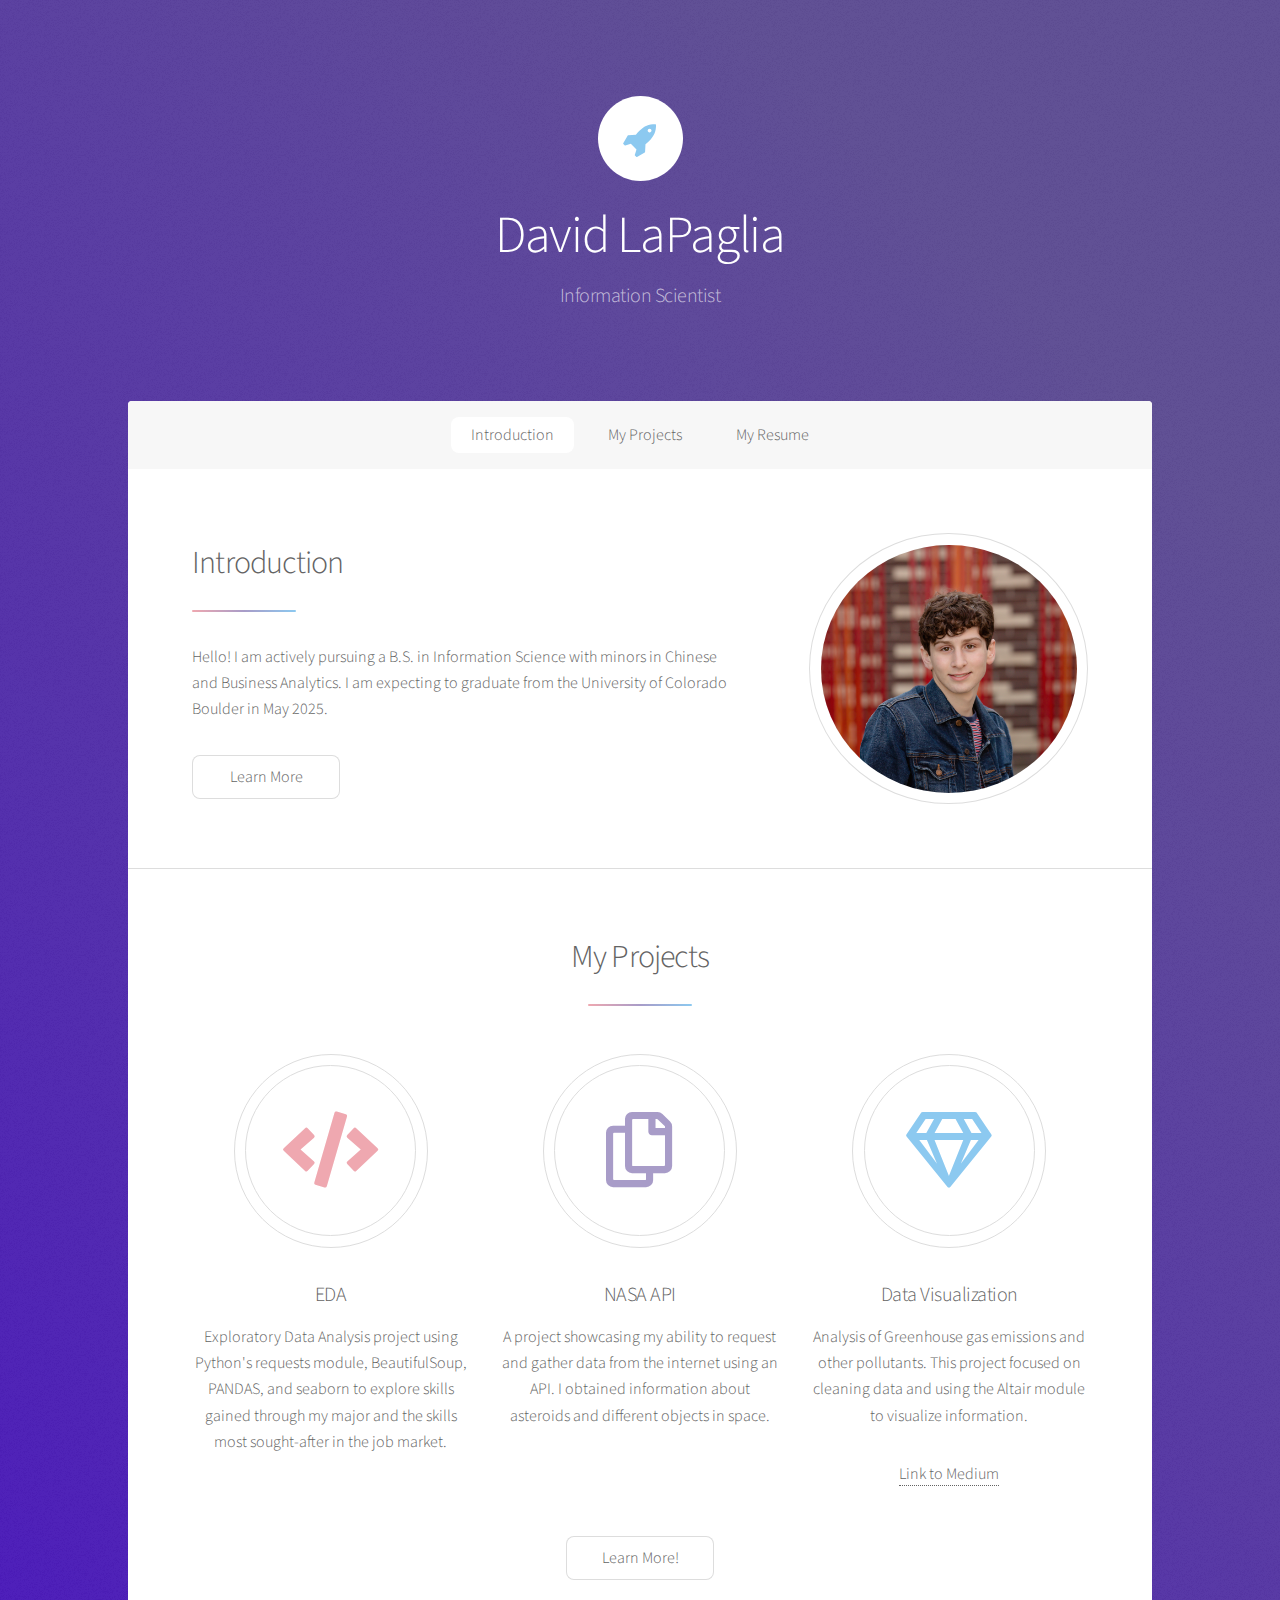
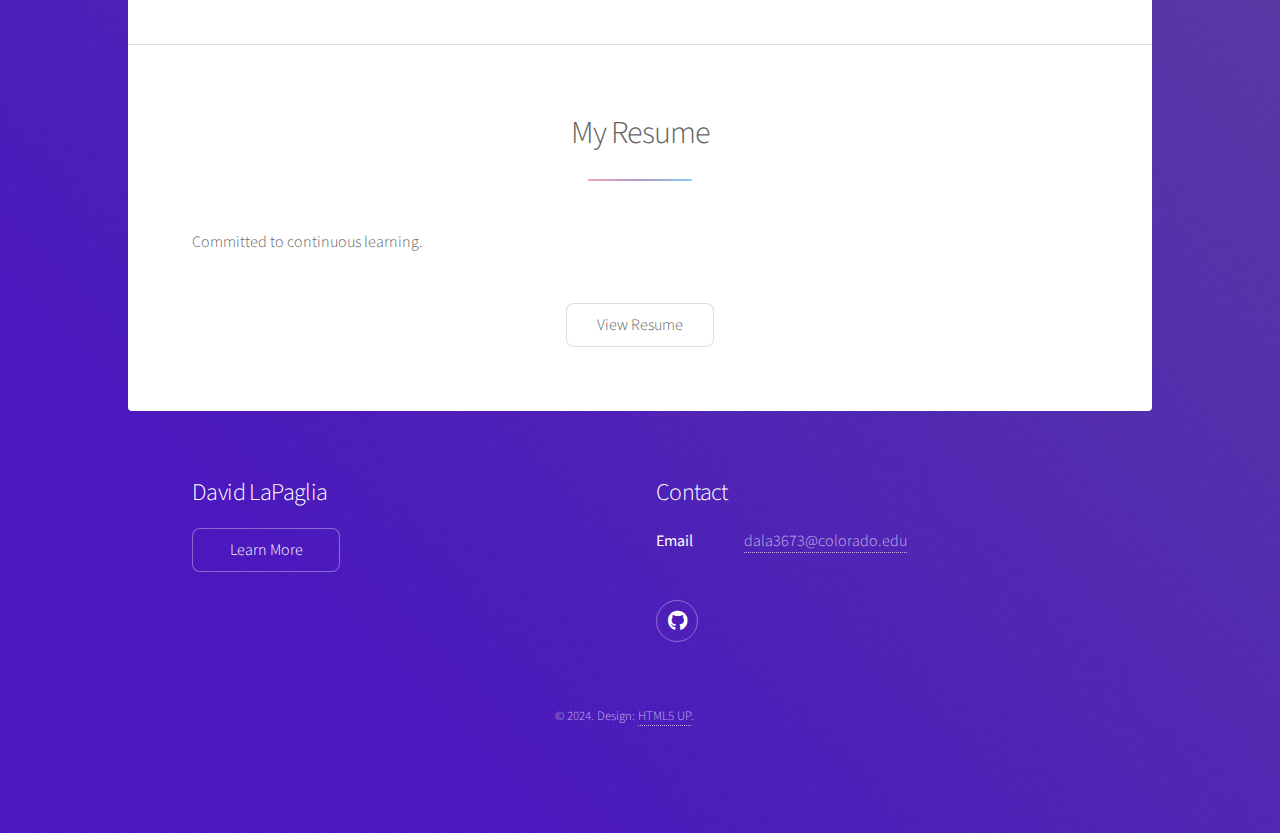
==== commit c90ead0d: "Update index.html" ====
--- a/index.html
+++ b/index.html
@@ -1,141 +1,125 @@
-<!DOCTYPE HTML>
-<html>
-	<!-- generic is my CV-->
-	<!-- elements is my project page -->
-	<head>
-		<title>David LaPaglia Portfolio</title>
-		<meta charset="utf-8" />
-		<meta name="viewport" content="width=device-width, initial-scale=1, user-scalable=no" />
-		<link rel="stylesheet" href="assets/css/main.css" />
-		<noscript><link rel="stylesheet" href="assets/css/noscript.css" /></noscript>
-	</head>
-	<body class="is-preload">
+<!DOCTYPE html>
+<html lang="en">
 
-		<!-- Wrapper -->
-			<div id="wrapper">
+<head>
+    <meta charset="UTF-8">
+    <meta name="viewport" content="width=device-width, initial-scale=1, user-scalable=no">
+    <title>David LaPaglia Portfolio</title>
+    <link rel="stylesheet" href="assets/css/main.css">
+    <link rel="stylesheet" href="https://cdnjs.cloudflare.com/ajax/libs/font-awesome/6.0.0/css/all.min.css" integrity="sha512-dA6gkU5/eJbpz6JLgUZkETKfOcZ7hT5dOmllylUgZj++qz+M9RP6P97UaSPQTyzvvHfSL0LbFJgg71w4ESxZ6FA==" crossorigin="anonymous" referrerpolicy="no-referrer" />
 
-				<!-- Header -->
-					<header id="header" class="alt">
-						<span class="logo"><img src="images/logo.svg" alt="" /></span>
-						<h1>David LaPaglia</h1>
-						<p>Information Scientist<br />
-					</header>
+    <noscript><link rel="stylesheet" href="assets/css/noscript.css"></noscript>
+    <!-- Add any additional stylesheets or meta tags as needed -->
+</head>
 
-				<!-- Nav -->
-					<nav id="nav">
-						<ul>
-							<li><a href="#intro" class="active">Introduction</a></li>
-							<li><a href="#first">My Projects</a></li>
-							<li><a href="#second">My Resume</a></li>
-						</ul>
-					</nav>
+<body class="is-preload">
 
-				<!-- Main -->
-					<div id="main">
+    <div id="wrapper">
 
-						<!-- Introduction -->
-							<section id="intro" class="main">
-								<div class="spotlight">
-									<div class="content">
-										<header class="major">
-											<h2>Introduction</h2>
-										</header>
-										<p>Hello! I am actively pursuing a B.S. in Information Science as well as minoring in Chinese and Business Analytics.
-											I am expecting to graduate from the University of Colorado Boulder in May of 2025. </p>
-										<ul class="actions">
-											<li><a href="generic.html" class="button">Learn More</a></li>
-										</ul>
-									</div>
-									<span class="image"><img src="images/3.jpg" alt="" /></span>
-								</div>
-							</section>
+        <header id="header" class="alt">
+            <span class="logo"><img src="images/logo.svg" alt="Logo"></span>
+            <h1>David LaPaglia</h1>
+            <p>Information Scientist</p>
+        </header>
 
-						<!-- First Section -->
-							<section id="first" class="main special">
-								<header class="major">
-									<h2>My Projects</h2>
-								</header>
-								<ul class="features">
-									<li>
-										<span class="icon solid major style1 fa-code"></span>
-										<h3>EDA</h3>
-										<p>Exploratory Data Analysis, in this project I used Python's requests module and BeautifulSoup,
-											as well as PANDAS and seaborn. The purpose of this project was to explore the skills gained through
-											my major and the skills most sought-after in the Job Market.
-										</p>
-									</li>
-									<li>
-										<span class="icon major style3 fa-copy"></span>
-										<h3>NASA API</h3>
-										<p>This project presented my ability to request, and gather data from the internet using an API.
-											In this project, I was able to get information about asteroids and different objects in space!
-										</p>
-									</li>
-									<li>
-										<span class="icon major style5 fa-gem"></span>
-										<h3>Data Visualization</h3>
-										<p>Fore this project, my team and I analyzed Greenhouse gas emissions and other pollutants. This project fostered techincal skills in cleaning data,
-											and focused on using the Altair module to visualize the information.</p>
-										<a href="https://medium.com/@daviddoesdata/design-deception-and-iteration-of-visualizing-emission-trends-97c9c3b6c015">Link to Medium</a>
-									</li>
-								</ul>
-								<footer class="major">
-									<ul class="actions special">
-										<!-- PUT THE LINK TO ELEMENTS HERE AFTER MAKING ELEMENTS -->
-										<li><a href="" class="button">Learn More!</a></li>
-									</ul>
-								</footer>
-							</section>
+        <nav id="nav">
+            <ul>
+                <li><a href="#intro" class="active">Introduction</a></li>
+                <li><a href="#projects">My Projects</a></li>
+                <li><a href="#resume">My Resume</a></li>
+            </ul>
+        </nav>
 
-						<!-- Second Section -->
-						<!-- MY CV Section -->
-							<section id="second" class="main special">
-								<header class="major">
-									<h2>My Resume</h2>
-								</p>Committed to continuous learning </p>
-								</header>
-								<p class="content"></p>
-								<footer class="major">
-									<ul class="actions special">
-										<li><a href="generic.html" class="button">View resume</a></li>
-									</ul>
-								</footer>
-							</section>
+        <div id="main">
+            <section id="intro" class="main">
+                <div class="spotlight">
+                    <div class="content">
+                        <header class="major">
+                            <h2>Introduction</h2>
+                        </header>
+                        <p>Hello! I am actively pursuing a B.S. in Information Science with minors in Chinese and Business Analytics. I am expecting to graduate from the University of Colorado Boulder in May 2025.</p>
+                        <ul class="actions">
+                            <li><a href="generic.html" class="button">Learn More</a></li>
+                        </ul>
+                    </div>
+                    <span class="image"><img src="images/3.jpg" alt="Introduction Image"></span>
+                </div>
+            </section>
 
-						<!-- 4th Section -->
+            <section id="projects" class="main special">
+                <header class="major">
+                    <h2>My Projects</h2>
+                </header>
+                <ul class="features">
+                    <li>
+                        <span class="icon solid major style1 fa-code"></span>
+                        <h3>EDA</h3>
+                        <p>Exploratory Data Analysis project using Python's requests module, BeautifulSoup, PANDAS, and seaborn to explore skills gained through my major and the skills most sought-after in the job market.</p>
+                    </li>
+                    <li>
+                        <span class="icon major style3 fa-copy"></span>
+                        <h3>NASA API</h3>
+                        <p>A project showcasing my ability to request and gather data from the internet using an API. I obtained information about asteroids and different objects in space.</p>
+                    </li>
+                    <li>
+                        <span class="icon major style5 fa-gem"></span>
+                        <h3>Data Visualization</h3>
+                        <p>Analysis of Greenhouse gas emissions and other pollutants. This project focused on cleaning data and using the Altair module to visualize information.</p>
+                        <a href="https://medium.com/@daviddoesdata/design-deception-and-iteration-of-visualizing-emission-trends-97c9c3b6c015" target="_blank">Link to Medium</a>
+                    </li>
+                </ul>
+                <footer class="major">
+                    <ul class="actions special">
+                        <!-- Put the link to elements here after making elements -->
+                        <li><a href="elements.html" class="button">Learn More!</a></li>
+                    </ul>
+                </footer>
+            </section>
 
-					</div>
+            <section id="resume" class="main special">
+                <header class="major">
+                    <h2>My Resume</h2>
+                </header>
+                <p class="content">Committed to continuous learning.</p>
+                <footer class="major">
+                    <ul class="actions special">
+                        <li><a href="generic.html" class="button">View Resume</a></li>
+                    </ul>
+                </footer>
+            </section>
 
-				<!-- Footer -->
-					<footer id="footer">
-						<section>
-							<h2>David LaPaglia</h2>
-							<p></p>
-							<ul class="actions">
-								<li><a href="generic.html" class="button">Learn More</a></li>
-							</ul>
-						</section>
-						<section>
-							<h2>Contact</h2>
-							<dl class="alt">
-								<dt>Email</dt>
-								<dd><a href="#">dala3673@colorado.edu</a></dd>
-							</dl>
-							<ul class="icons">
-								<li><a href="#" class="icon brands fa-github alt"><span class="label">GitHub</span></a></li>
-							</ul>
-						</section>
-						<p class="copyright">&copy; 2024. Design: <a href="https://html5up.net">HTML5 UP</a>.</p>
-					</footer>
-			</div>
-		<!-- Scripts -->
-			<script src="assets/js/jquery.min.js"></script>
-			<script src="assets/js/jquery.scrollex.min.js"></script>
-			<script src="assets/js/jquery.scrolly.min.js"></script>
-			<script src="assets/js/browser.min.js"></script>
-			<script src="assets/js/breakpoints.min.js"></script>
-			<script src="assets/js/util.js"></script>
-			<script src="assets/js/main.js"></script>
+        </div>
 
-	</body>
+        <footer id="footer">
+            <section>
+                <h2>David LaPaglia</h2>
+                <ul class="actions">
+                    <li><a href="generic.html" class="button">Learn More</a></li>
+                </ul>
+            </section>
+            <section>
+                <h2>Contact</h2>
+                <dl class="alt">
+                    <dt>Email</dt>
+                    <dd><a href="mailto:dala3673@colorado.edu">dala3673@colorado.edu</a></dd>
+                </dl>
+                <ul class="icons">
+                    <li><a href="#" class="icon brands fa-github alt"><span class="label">GitHub</span></a></li>
+                </ul>
+            </section>
+            <p class="copyright">&copy; 2024. Design: <a href="https://html5up.net">HTML5 UP</a>.</p>
+        </footer>
+
+    </div>
+
+    <script src="assets/js/jquery.min.js"></script>
+    <script src="assets/js/jquery.scrollex.min.js"></script>
+    <script src="assets/js/jquery.scrolly.min.js"></script>
+    <script src="assets/js/browser.min.js"></script>
+    <script src="assets/js/breakpoints.min.js"></script>
+    <script src="assets/js/util.js"></script>
+    <script src="assets/js/main.js"></script>
+
+</body>
+
 </html>
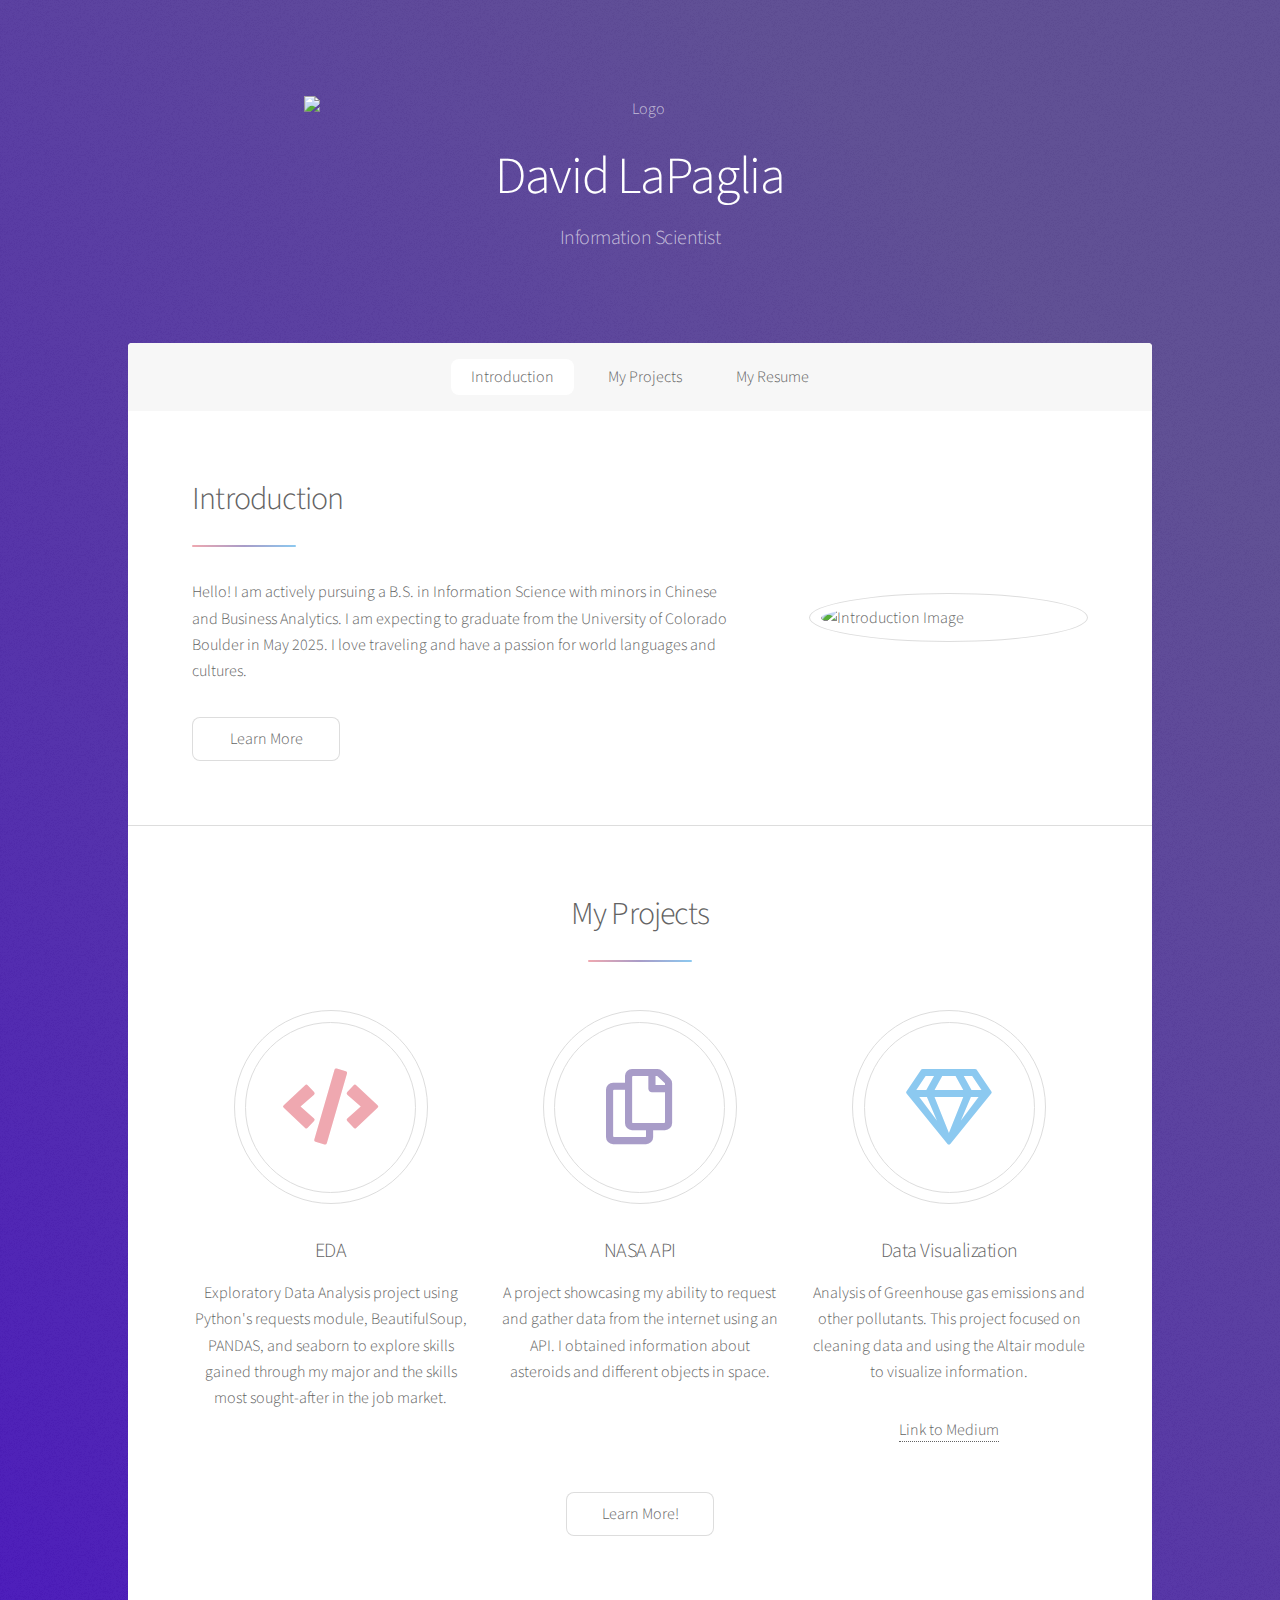
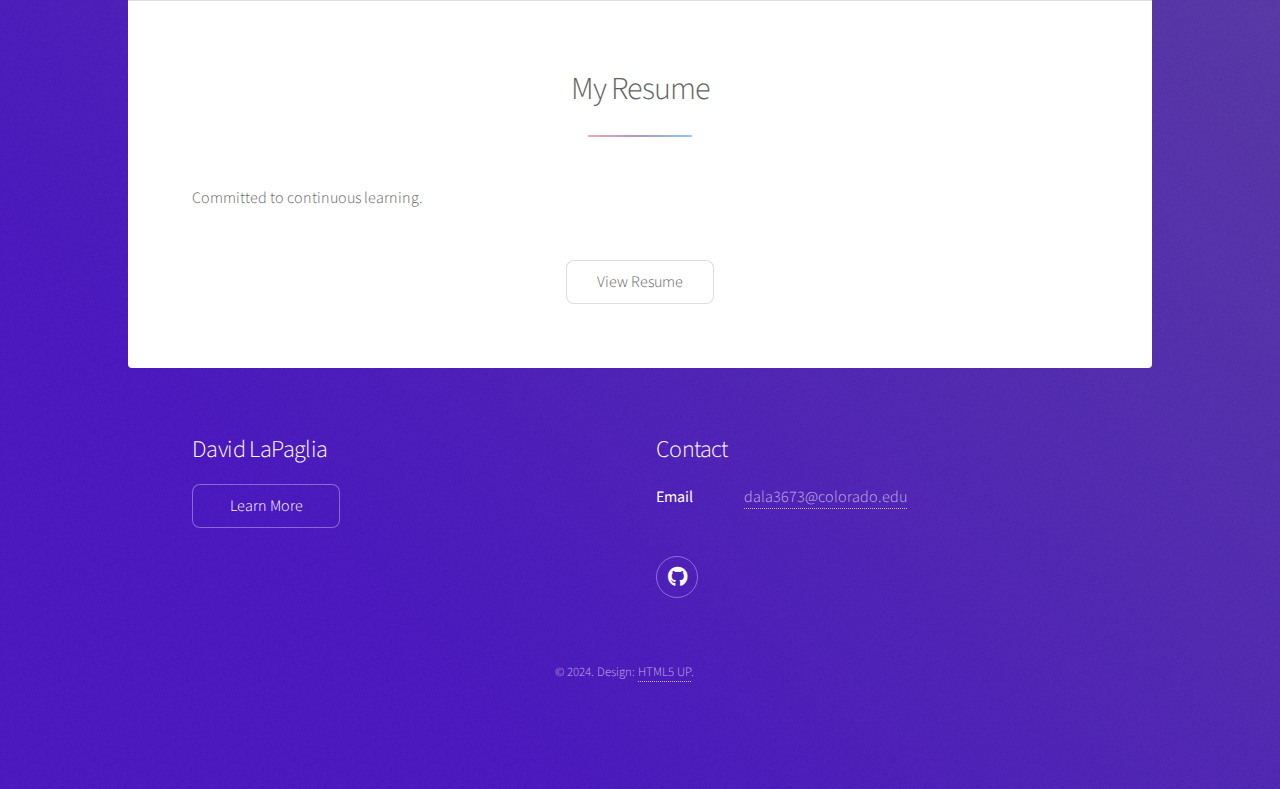
==== commit 5d2c3c42: "Update index.html" ====
--- a/index.html
+++ b/index.html
@@ -17,7 +17,7 @@
     <div id="wrapper">
 
         <header id="header" class="alt">
-            <span class="logo"><img src="images/logo.svg" alt="Logo"></span>
+            <span class="logo"><img src="images/monogram.png" alt="Logo"></span>
             <h1>David LaPaglia</h1>
             <p>Information Scientist</p>
         </header>
@@ -37,12 +37,13 @@
                         <header class="major">
                             <h2>Introduction</h2>
                         </header>
-                        <p>Hello! I am actively pursuing a B.S. in Information Science with minors in Chinese and Business Analytics. I am expecting to graduate from the University of Colorado Boulder in May 2025.</p>
+                        <p>Hello! I am actively pursuing a B.S. in Information Science with minors in Chinese and Business Analytics. I am expecting to graduate from the University of Colorado Boulder in May 2025.
+                            I love traveling and have a passion for world languages and cultures. </p>
                         <ul class="actions">
                             <li><a href="generic.html" class="button">Learn More</a></li>
                         </ul>
                     </div>
-                    <span class="image"><img src="images/3.jpg" alt="Introduction Image"></span>
+                    <span class="image"><img src="images/IMG_5456.jpg" alt="Introduction Image"></span>
                 </div>
             </section>
 
--- a/assets/css/main.css
+++ b/assets/css/main.css
@@ -152,6 +152,12 @@
 			body, input, select, textarea {
 				font-size: 11pt;
 			}
+
+		@media screen and (max-width: 1680px) {
+			body, input, select, textarea {
+				font-size: 14pt;
+			}
+		}
 
 		}
 
@@ -3678,6 +3684,7 @@
 						}
 
 		}
+		
 
 /* Footer */
 
@@ -3759,6 +3766,70 @@
 			}
 
 		}
+		/* Add your custom styles here */
+body {
+    background-color: #d8d8d8; /* Light gray background color */
+}
+
+.resume-content {
+    max-width: 800px;
+    margin: 0 auto;
+    padding: 20px;
+}
+
+.profile-image {
+    max-width: 100%;
+    border-radius: 50%;
+    margin-bottom: 20px;
+}
+
+.personal-info h2 {
+    margin-bottom: 10px;
+}
+
+.education,
+.work-experience,
+.relevant-projects,
+.skills {
+    margin-bottom: 30px;
+}
+
+.education h3,
+.work-experience h3,
+.relevant-projects h3,
+.skills h3 {
+    margin-bottom: 15px;
+}
+
+/* ... (Previous styles) ... */
+
+.resume-content {
+    max-width: 800px;
+    margin: 0 auto;
+    padding: 20px;
+    background-color: #fff; /* White background color */
+    box-shadow: 0 0 20px rgba(0, 0, 0, 0.1); /* Box shadow for a subtle elevation effect */
+    border-radius: 10px; /* Rounded corners */
+}
+
+.education p,
+.work-experience p,
+.relevant-projects p,
+.skills ul {
+    margin-bottom: 10px;
+}
+
+.skills ul {
+    list-style-type: none;
+    padding: 0;
+}
+
+.skills li {
+    margin-bottom: 5px;
+}
+
+/* ... (Remaining styles) ... */
+
 
 /* Wrapper */
 
@@ -3782,4 +3853,4 @@
 				max-width: 100%;
 			}
 
-		}+		}
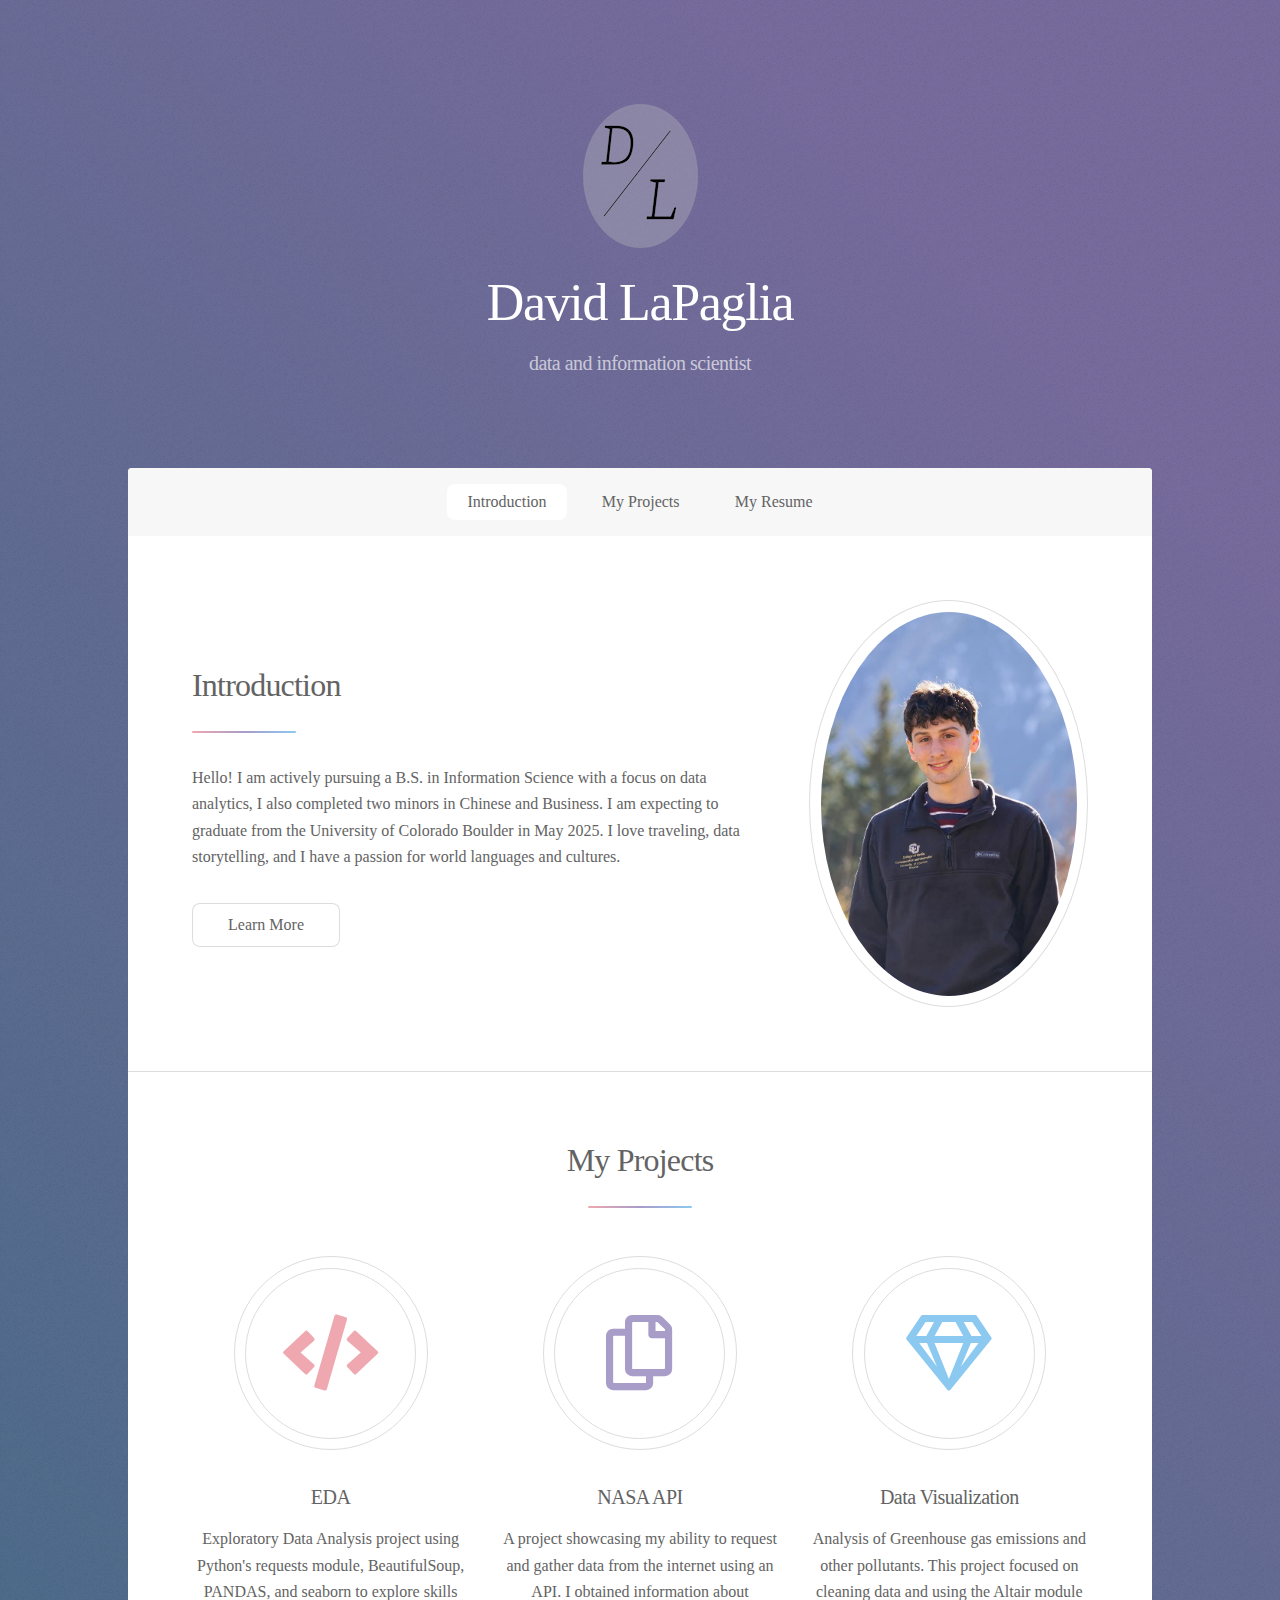
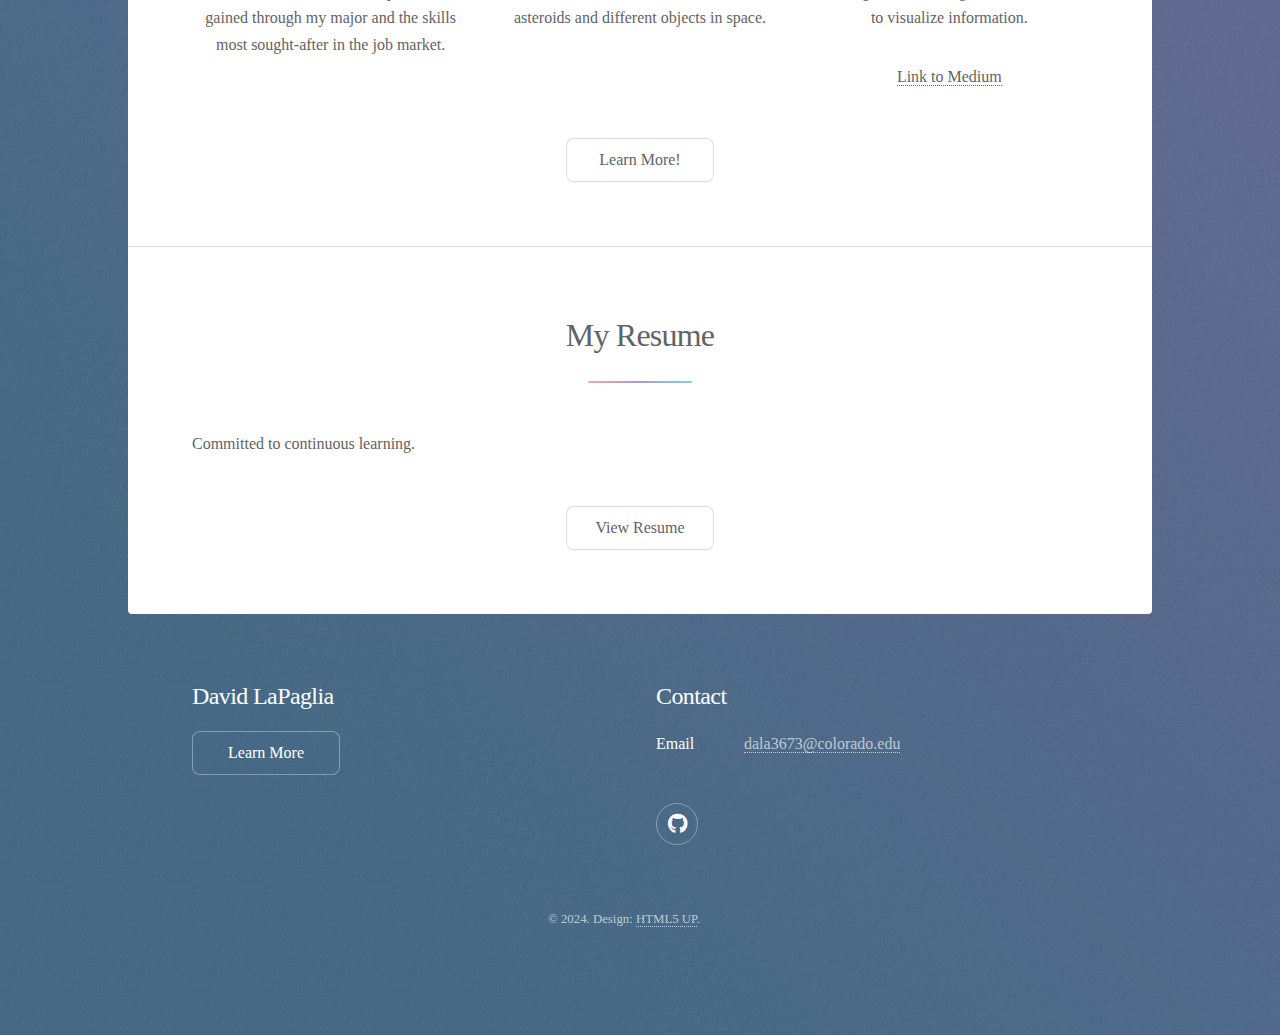
==== commit feb2fdee: "Update index.html" ====
--- a/index.html
+++ b/index.html
@@ -19,7 +19,7 @@
         <header id="header" class="alt">
             <span class="logo"><img src="images/monogram.png" alt="Logo"></span>
             <h1>David LaPaglia</h1>
-            <p>Information Scientist</p>
+            <p>data and information scientist</p>
         </header>
 
         <nav id="nav">
@@ -37,8 +37,8 @@
                         <header class="major">
                             <h2>Introduction</h2>
                         </header>
-                        <p>Hello! I am actively pursuing a B.S. in Information Science with minors in Chinese and Business Analytics. I am expecting to graduate from the University of Colorado Boulder in May 2025.
-                            I love traveling and have a passion for world languages and cultures. </p>
+                        <p>Hello! I am actively pursuing a B.S. in Information Science with a focus on data analytics, I also completed two minors in Chinese and Business. I am expecting to graduate from the University of Colorado Boulder in May 2025.
+                            I love traveling, data storytelling, and I have a passion for world languages and cultures. </p>
                         <ul class="actions">
                             <li><a href="generic.html" class="button">Learn More</a></li>
                         </ul>
--- a/assets/css/main.css
+++ b/assets/css/main.css
@@ -1,7 +1,6 @@
 @import url(fontawesome-all.min.css);
 @import 'https://fonts.googleapis.com/css?family=Source+Sans+Pro:300,400';
 
-/*
 	Stellar by HTML5 UP
 	html5up.net | @ajlkn
 	Free for personal and commercial use under the CCA 3.0 license (html5up.net/license)
@@ -18,12 +17,12 @@
 canvas, details, embed, figure, figcaption,
 footer, header, hgroup, menu, nav, output, ruby,
 section, summary, time, mark, audio, video {
-	margin: 0;
-	padding: 0;
-	border: 0;
-	font-size: 100%;
-	font: inherit;
-	vertical-align: baseline;}
+	margin: 0
+	padding: 0
+	border: 0
+	font-size: 100%
+	font: inherit
+	vertical-align: baseline}
 
 article, aside, details, figcaption, figure,
 footer, header, hgroup, menu, nav, section {
@@ -99,11 +98,11 @@
 	}
 
 	body {
-		background-color: #00008B;
-		background-image: url("images/overlay.png"), -moz-linear-gradient(45deg, #4913be 15%, #5f4d93 85%);
-		background-image: url("images/overlay.png"), -webkit-linear-gradient(45deg, #4913be 15%, #5f4d93 85%);
-		background-image: url("images/overlay.png"), -ms-linear-gradient(45deg, #4913be 15%, #5f4d93 85%);
-		background-image: url("images/overlay.png"), linear-gradient(45deg, #4913be 15%, #5f4d93 85%);
+		background-color: #436883;
+		background-image: url("images/overlay.png"), -moz-linear-gradient(45deg, #436883 15%, #746899 85%);
+		background-image: url("images/overlay.png"), -webkit-linear-gradient(45deg, #436883 15%, #746899 85%);
+		background-image: url("images/overlay.png"), -ms-linear-gradient(45deg, #436883 15%, #746899 85%);
+		background-image: url("images/overlay.png"), linear-gradient(45deg, #436883 15%, #746899 85%);
 	}
 
 		body.is-preload *, body.is-preload *:before, body.is-preload *:after {
@@ -120,17 +119,15 @@
 /* Type */
 
 	body {
-		background-color: #935d8c;
+		background-color: #2464c5;
 		color: rgba(255, 255, 255, 0.65);
 	}
-
 	body, input, select, textarea {
-		font-family: "Source Sans Pro", Helvetica, sans-serif;
+		font-family: "Times New Roman", Times, serif;
 		font-size: 17pt;
 		font-weight: 300;
 		line-height: 1.65;
 	}
-
 		@media screen and (max-width: 1680px) {
 
 			body, input, select, textarea {
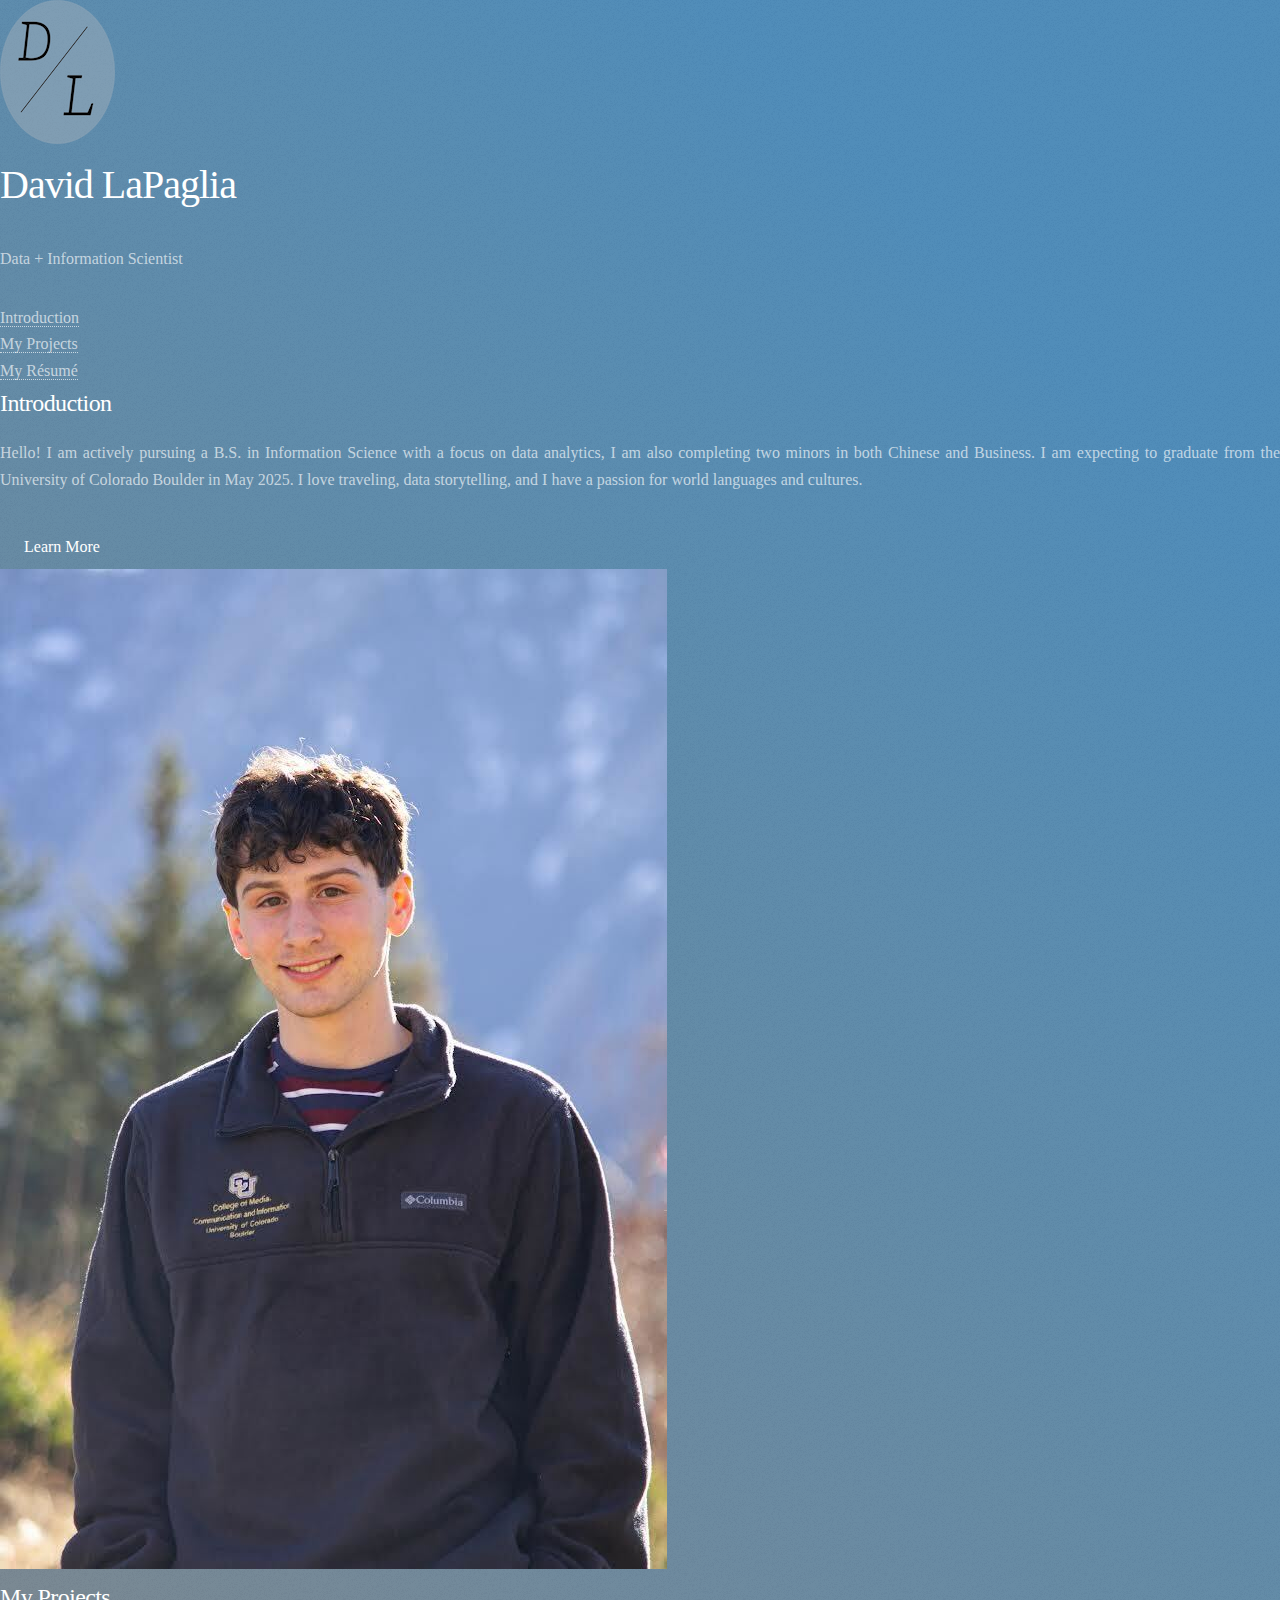
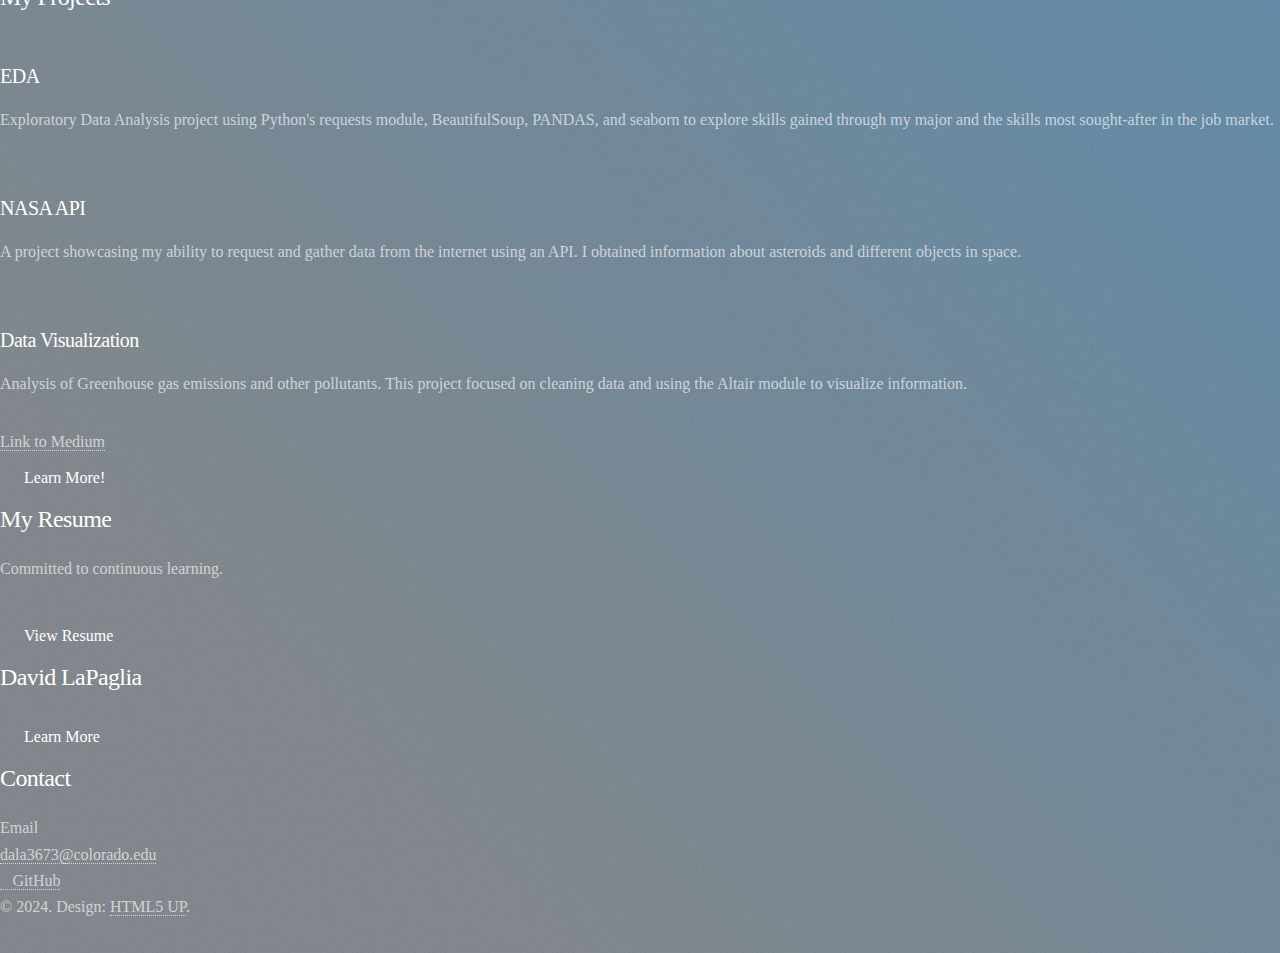
==== commit 503448ef: "Update index.html" ====
--- a/index.html
+++ b/index.html
@@ -19,14 +19,14 @@
         <header id="header" class="alt">
             <span class="logo"><img src="images/monogram.png" alt="Logo"></span>
             <h1>David LaPaglia</h1>
-            <p>data and information scientist</p>
+            <p>Data + Information Scientist</p>
         </header>
 
         <nav id="nav">
             <ul>
                 <li><a href="#intro" class="active">Introduction</a></li>
                 <li><a href="#projects">My Projects</a></li>
-                <li><a href="#resume">My Resume</a></li>
+                <li><a href="#resume">My Résumé</a></li>
             </ul>
         </nav>
 
@@ -37,7 +37,8 @@
                         <header class="major">
                             <h2>Introduction</h2>
                         </header>
-                        <p>Hello! I am actively pursuing a B.S. in Information Science with a focus on data analytics, I also completed two minors in Chinese and Business. I am expecting to graduate from the University of Colorado Boulder in May 2025.
+                        <p>Hello! I am actively pursuing a B.S. in Information Science with a focus on data analytics, I am also completing two minors in both Chinese and Business. 
+                            I am expecting to graduate from the University of Colorado Boulder in May 2025.
                             I love traveling, data storytelling, and I have a passion for world languages and cultures. </p>
                         <ul class="actions">
                             <li><a href="generic.html" class="button">Learn More</a></li>
--- a/assets/css/main.css
+++ b/assets/css/main.css
@@ -1,3853 +1,134 @@
+/* Imports */
 @import url(fontawesome-all.min.css);
 @import 'https://fonts.googleapis.com/css?family=Source+Sans+Pro:300,400';
 
-	Stellar by HTML5 UP
-	html5up.net | @ajlkn
-	Free for personal and commercial use under the CCA 3.0 license (html5up.net/license)
-*/
-
-html, body, div, span, applet, object,
-iframe, h1, h2, h3, h4, h5, h6, p, blockquote,
-pre, a, abbr, acronym, address, big, cite,
-code, del, dfn, em, img, ins, kbd, q, s, samp,
-small, strike, strong, sub, sup, tt, var, b,
-u, i, center, dl, dt, dd, ol, ul, li, fieldset,
-form, label, legend, table, caption, tbody,
-tfoot, thead, tr, th, td, article, aside,
-canvas, details, embed, figure, figcaption,
-footer, header, hgroup, menu, nav, output, ruby,
-section, summary, time, mark, audio, video {
-	margin: 0
-	padding: 0
-	border: 0
-	font-size: 100%
-	font: inherit
-	vertical-align: baseline}
-
-article, aside, details, figcaption, figure,
-footer, header, hgroup, menu, nav, section {
-	display: block;}
+/* Resetting */
+html, body, div, span, applet, object, iframe, h1, h2, h3, h4, h5, h6, p, blockquote, pre, a, abbr, acronym, address, big, cite, code, del, dfn, em, img, ins, kbd, q, s, samp, small, strike, strong, sub, sup, tt, var, b, u, i, center, dl, dt, dd, ol, ul, li, fieldset, form, label, legend, table, caption, tbody, tfoot, thead, tr, th, td, article, aside, canvas, details, embed, figure, figcaption, footer, header, hgroup, menu, nav, output, ruby, section, summary, time, mark, audio, video {
+  margin: 0;
+  padding: 0;
+  border: 0;
+  font-size: 100%;
+  vertical-align: baseline;
+}
 
 body {
-	line-height: 1;
+  line-height: 1.65;
+  font-family: "Times New Roman", Times, serif;
+  font-weight: 300;
+  color: rgba(255, 255, 255, 0.65);
+  background-color: #81868a;
+  background-image: url("images/overlay.png"), linear-gradient(45deg, #81868a 15%, #4e8cb8 85%);
+  -webkit-text-size-adjust: none;
 }
 
 ol, ul {
-	list-style: none;
+  list-style: none;
 }
 
-blockquote, q {
-	quotes: none;
+/* Typography */
+a {
+  text-decoration: none;
+  border-bottom: dotted 1px;
+  color: inherit;
+  transition: color 0.2s ease, border-bottom 0.2s ease;
 }
 
-	blockquote:before, blockquote:after, q:before, q:after {
-		content: '';
-		content: none;
-	}
-
-table {
-	border-collapse: collapse;
-	border-spacing: 0;
+a:hover {
+  border-bottom-color: transparent;
 }
 
-body {
-	-webkit-text-size-adjust: none;
+h1, h2, h3, h4, h5, h6 {
+  margin: 0 0 0.7em 0;
+  font-weight: 300;
+  letter-spacing: -0.025em;
+  color: #fff;
 }
 
-mark {
-	background-color: transparent;
-	color: inherit;
+h1 { font-size: 2.5em; }
+h2 { font-size: 1.5em; }
+h3 { font-size: 1.25em; }
+
+p {
+  margin: 0 0 2em 0;
+  text-align: justify;
 }
 
-input::-moz-focus-inner {
-	border: 0;
-	padding: 0;
+/* Forms */
+input, select, textarea {
+  appearance: none;
+  color: #fff;
+  background-color: rgba(255, 255, 255, 0.075);
+  border-color: rgba(255, 255, 255, 0.35);
 }
 
-input, select, textarea {
-	-moz-appearance: none;
-	-webkit-appearance: none;
-	-ms-appearance: none;
-	appearance: none;
+input:focus, select:focus, textarea:focus {
+  border-color: #8cc9f0;
+  box-shadow: 0 0 0 1px #8cc9f0;
 }
 
-/* Basic */
+/* Buttons */
+button, .button {
+  display: inline-block;
+  min-width: 9.25em;
+  height: 2.75em;
+  padding: 0 1.5em;
+  line-height: 2.75em;
+  background-color: transparent;
+  border: 0;
+  color: #fff;
+  border-radius: 8px;
+  cursor: pointer;
+  transition: background-color 0.2s ease-in-out, color 0.2s ease-in-out;
+}
 
-	@-ms-viewport {
-		width: device-width;
-	}
+button:hover, .button:hover {
+  background-color: rgba(255, 255, 255, 0.075);
+}
 
-	body {
-		-ms-overflow-style: scrollbar;
-	}
+button.primary {
+  background-color: #8cc9f0;
+}
 
-	@media screen and (max-width: 480px) {
+button.primary:hover {
+  background-color: #9acff2;
+}
 
-		html, body {
-			min-width: 320px;
-		}
+/* Layout */
+.row {
+  display: flex;
+  flex-wrap: wrap;
+  margin-left: -1.5em;
+}
 
-	}
+.row > * {
+  padding-left: 1.5em;
+}
 
-	html {
-		box-sizing: border-box;
-	}
+.row.aln-center {
+  justify-content: center;
+}
 
-	*, *:before, *:after {
-		box-sizing: inherit;
-	}
-
-	body {
-		background-color: #436883;
-		background-image: url("images/overlay.png"), -moz-linear-gradient(45deg, #436883 15%, #746899 85%);
-		background-image: url("images/overlay.png"), -webkit-linear-gradient(45deg, #436883 15%, #746899 85%);
-		background-image: url("images/overlay.png"), -ms-linear-gradient(45deg, #436883 15%, #746899 85%);
-		background-image: url("images/overlay.png"), linear-gradient(45deg, #436883 15%, #746899 85%);
-	}
-
-		body.is-preload *, body.is-preload *:before, body.is-preload *:after {
-			-moz-animation: none !important;
-			-webkit-animation: none !important;
-			-ms-animation: none !important;
-			animation: none !important;
-			-moz-transition: none !important;
-			-webkit-transition: none !important;
-			-ms-transition: none !important;
-			transition: none !important;
-		}
-
-/* Type */
-
-	body {
-		background-color: #2464c5;
-		color: rgba(255, 255, 255, 0.65);
-	}
-	body, input, select, textarea {
-		font-family: "Times New Roman", Times, serif;
-		font-size: 17pt;
-		font-weight: 300;
-		line-height: 1.65;
-	}
-		@media screen and (max-width: 1680px) {
-
-			body, input, select, textarea {
-				font-size: 14pt;
-			}
-
-		}
-
-		@media screen and (max-width: 1280px) {
-
-			body, input, select, textarea {
-				font-size: 12pt;
-			}
-
-		}
-
-		@media screen and (max-width: 360px) {
-
-			body, input, select, textarea {
-				font-size: 11pt;
-			}
-
-		@media screen and (max-width: 1680px) {
-			body, input, select, textarea {
-				font-size: 14pt;
-			}
-		}
-
-		}
-
-	a {
-		-moz-transition: color 0.2s ease, border-bottom 0.2s ease;
-		-webkit-transition: color 0.2s ease, border-bottom 0.2s ease;
-		-ms-transition: color 0.2s ease, border-bottom 0.2s ease;
-		transition: color 0.2s ease, border-bottom 0.2s ease;
-		text-decoration: none;
-		border-bottom: dotted 1px;
-		color: inherit;
-	}
-
-		a:hover {
-			border-bottom-color: transparent;
-		}
-
-	strong, b {
-		font-weight: 400;
-	}
-
-	em, i {
-		font-style: italic;
-	}
-
-	p {
-		margin: 0 0 2em 0;
-	}
-
-		p.content {
-			-moz-columns: 20em 2;
-			-webkit-columns: 20em 2;
-			-ms-columns: 20em 2;
-			columns: 20em 2;
-			-moz-column-gap: 2em;
-			-webkit-column-gap: 2em;
-			-ms-column-gap: 2em;
-			column-gap: 2em;
-			text-align: justify;
-		}
-
-	h1, h2, h3, h4, h5, h6 {
-		font-weight: 300;
-		line-height: 1.5;
-		margin: 0 0 0.7em 0;
-		letter-spacing: -0.025em;
-	}
-
-		h1 a, h2 a, h3 a, h4 a, h5 a, h6 a {
-			color: inherit;
-			text-decoration: none;
-		}
-
-	h1 {
-		font-size: 2.5em;
-		line-height: 1.2;
-	}
-
-	h2 {
-		font-size: 1.5em;
-	}
-
-	h3 {
-		font-size: 1.25em;
-	}
-
-	h4 {
-		font-size: 1.1em;
-	}
-
-	h5 {
-		font-size: 0.9em;
-	}
-
-	h6 {
-		font-size: 0.7em;
-	}
-
-	@media screen and (max-width: 736px) {
-
-		h1 {
-			font-size: 2em;
-		}
-
-	}
-
-	sub {
-		font-size: 0.8em;
-		position: relative;
-		top: 0.5em;
-	}
-
-	sup {
-		font-size: 0.8em;
-		position: relative;
-		top: -0.5em;
-	}
-
-	blockquote {
-		border-left: solid 4px;
-		font-style: italic;
-		margin: 0 0 2em 0;
-		padding: 0.5em 0 0.5em 2em;
-	}
-
-	code {
-		border-radius: 8px;
-		border: solid 1px;
-		font-family: "Courier New", monospace;
-		font-size: 0.9em;
-		margin: 0 0.25em;
-		padding: 0.25em 0.65em;
-	}
-
-	pre {
-		-webkit-overflow-scrolling: touch;
-		font-family: "Courier New", monospace;
-		font-size: 0.9em;
-		margin: 0 0 2em 0;
-	}
-
-		pre code {
-			display: block;
-			line-height: 1.75;
-			padding: 1em 1.5em;
-			overflow-x: auto;
-		}
-
-	hr {
-		border: 0;
-		border-bottom: solid 1px;
-		margin: 2em 0;
-	}
-
-		hr.major {
-			margin: 3em 0;
-		}
-
-	.align-left {
-		text-align: left;
-	}
-
-	.align-center {
-		text-align: center;
-	}
-
-	.align-right {
-		text-align: right;
-	}
-
-	input, select, textarea {
-		color: #ffffff;
-	}
-
-	a:hover {
-		color: #ffffff;
-	}
-
-	strong, b {
-		color: #ffffff;
-	}
-
-	h1, h2, h3, h4, h5, h6 {
-		color: #ffffff;
-	}
-
-	blockquote {
-		border-left-color: rgba(255, 255, 255, 0.35);
-	}
-
-	code {
-		background: rgba(255, 255, 255, 0.075);
-		border-color: rgba(255, 255, 255, 0.35);
-	}
-
-	hr {
-		border-bottom-color: rgba(255, 255, 255, 0.35);
-	}
-
-/* Row */
-
-	.row {
-		display: flex;
-		flex-wrap: wrap;
-		box-sizing: border-box;
-		align-items: stretch;
-	}
-
-		.row > * {
-			box-sizing: border-box;
-		}
-
-		.row.gtr-uniform > * > :last-child {
-			margin-bottom: 0;
-		}
-
-		.row.aln-left {
-			justify-content: flex-start;
-		}
-
-		.row.aln-center {
-			justify-content: center;
-		}
-
-		.row.aln-right {
-			justify-content: flex-end;
-		}
-
-		.row.aln-top {
-			align-items: flex-start;
-		}
-
-		.row.aln-middle {
-			align-items: center;
-		}
-
-		.row.aln-bottom {
-			align-items: flex-end;
-		}
-
-		.row > .imp {
-			order: -1;
-		}
-
-		.row > .col-1 {
-			width: 8.33333%;
-		}
-
-		.row > .off-1 {
-			margin-left: 8.33333%;
-		}
-
-		.row > .col-2 {
-			width: 16.66667%;
-		}
-
-		.row > .off-2 {
-			margin-left: 16.66667%;
-		}
-
-		.row > .col-3 {
-			width: 25%;
-		}
-
-		.row > .off-3 {
-			margin-left: 25%;
-		}
-
-		.row > .col-4 {
-			width: 33.33333%;
-		}
-
-		.row > .off-4 {
-			margin-left: 33.33333%;
-		}
-
-		.row > .col-5 {
-			width: 41.66667%;
-		}
-
-		.row > .off-5 {
-			margin-left: 41.66667%;
-		}
-
-		.row > .col-6 {
-			width: 50%;
-		}
-
-		.row > .off-6 {
-			margin-left: 50%;
-		}
-
-		.row > .col-7 {
-			width: 58.33333%;
-		}
-
-		.row > .off-7 {
-			margin-left: 58.33333%;
-		}
-
-		.row > .col-8 {
-			width: 66.66667%;
-		}
-
-		.row > .off-8 {
-			margin-left: 66.66667%;
-		}
-
-		.row > .col-9 {
-			width: 75%;
-		}
-
-		.row > .off-9 {
-			margin-left: 75%;
-		}
-
-		.row > .col-10 {
-			width: 83.33333%;
-		}
-
-		.row > .off-10 {
-			margin-left: 83.33333%;
-		}
-
-		.row > .col-11 {
-			width: 91.66667%;
-		}
-
-		.row > .off-11 {
-			margin-left: 91.66667%;
-		}
-
-		.row > .col-12 {
-			width: 100%;
-		}
-
-		.row > .off-12 {
-			margin-left: 100%;
-		}
-
-		.row.gtr-0 {
-			margin-top: 0;
-			margin-left: 0em;
-		}
-
-			.row.gtr-0 > * {
-				padding: 0 0 0 0em;
-			}
-
-			.row.gtr-0.gtr-uniform {
-				margin-top: 0em;
-			}
-
-				.row.gtr-0.gtr-uniform > * {
-					padding-top: 0em;
-				}
-
-		.row.gtr-25 {
-			margin-top: 0;
-			margin-left: -0.375em;
-		}
-
-			.row.gtr-25 > * {
-				padding: 0 0 0 0.375em;
-			}
-
-			.row.gtr-25.gtr-uniform {
-				margin-top: -0.375em;
-			}
-
-				.row.gtr-25.gtr-uniform > * {
-					padding-top: 0.375em;
-				}
-
-		.row.gtr-50 {
-			margin-top: 0;
-			margin-left: -0.75em;
-		}
-
-			.row.gtr-50 > * {
-				padding: 0 0 0 0.75em;
-			}
-
-			.row.gtr-50.gtr-uniform {
-				margin-top: -0.75em;
-			}
-
-				.row.gtr-50.gtr-uniform > * {
-					padding-top: 0.75em;
-				}
-
-		.row {
-			margin-top: 0;
-			margin-left: -1.5em;
-		}
-
-			.row > * {
-				padding: 0 0 0 1.5em;
-			}
-
-			.row.gtr-uniform {
-				margin-top: -1.5em;
-			}
-
-				.row.gtr-uniform > * {
-					padding-top: 1.5em;
-				}
-
-		.row.gtr-150 {
-			margin-top: 0;
-			margin-left: -2.25em;
-		}
-
-			.row.gtr-150 > * {
-				padding: 0 0 0 2.25em;
-			}
-
-			.row.gtr-150.gtr-uniform {
-				margin-top: -2.25em;
-			}
-
-				.row.gtr-150.gtr-uniform > * {
-					padding-top: 2.25em;
-				}
-
-		.row.gtr-200 {
-			margin-top: 0;
-			margin-left: -3em;
-		}
-
-			.row.gtr-200 > * {
-				padding: 0 0 0 3em;
-			}
-
-			.row.gtr-200.gtr-uniform {
-				margin-top: -3em;
-			}
-
-				.row.gtr-200.gtr-uniform > * {
-					padding-top: 3em;
-				}
-
-		@media screen and (max-width: 1680px) {
-
-			.row {
-				display: flex;
-				flex-wrap: wrap;
-				box-sizing: border-box;
-				align-items: stretch;
-			}
-
-				.row > * {
-					box-sizing: border-box;
-				}
-
-				.row.gtr-uniform > * > :last-child {
-					margin-bottom: 0;
-				}
-
-				.row.aln-left {
-					justify-content: flex-start;
-				}
-
-				.row.aln-center {
-					justify-content: center;
-				}
-
-				.row.aln-right {
-					justify-content: flex-end;
-				}
-
-				.row.aln-top {
-					align-items: flex-start;
-				}
-
-				.row.aln-middle {
-					align-items: center;
-				}
-
-				.row.aln-bottom {
-					align-items: flex-end;
-				}
-
-				.row > .imp-xlarge {
-					order: -1;
-				}
-
-				.row > .col-1-xlarge {
-					width: 8.33333%;
-				}
-
-				.row > .off-1-xlarge {
-					margin-left: 8.33333%;
-				}
-
-				.row > .col-2-xlarge {
-					width: 16.66667%;
-				}
-
-				.row > .off-2-xlarge {
-					margin-left: 16.66667%;
-				}
-
-				.row > .col-3-xlarge {
-					width: 25%;
-				}
-
-				.row > .off-3-xlarge {
-					margin-left: 25%;
-				}
-
-				.row > .col-4-xlarge {
-					width: 33.33333%;
-				}
-
-				.row > .off-4-xlarge {
-					margin-left: 33.33333%;
-				}
-
-				.row > .col-5-xlarge {
-					width: 41.66667%;
-				}
-
-				.row > .off-5-xlarge {
-					margin-left: 41.66667%;
-				}
-
-				.row > .col-6-xlarge {
-					width: 50%;
-				}
-
-				.row > .off-6-xlarge {
-					margin-left: 50%;
-				}
-
-				.row > .col-7-xlarge {
-					width: 58.33333%;
-				}
-
-				.row > .off-7-xlarge {
-					margin-left: 58.33333%;
-				}
-
-				.row > .col-8-xlarge {
-					width: 66.66667%;
-				}
-
-				.row > .off-8-xlarge {
-					margin-left: 66.66667%;
-				}
-
-				.row > .col-9-xlarge {
-					width: 75%;
-				}
-
-				.row > .off-9-xlarge {
-					margin-left: 75%;
-				}
-
-				.row > .col-10-xlarge {
-					width: 83.33333%;
-				}
-
-				.row > .off-10-xlarge {
-					margin-left: 83.33333%;
-				}
-
-				.row > .col-11-xlarge {
-					width: 91.66667%;
-				}
-
-				.row > .off-11-xlarge {
-					margin-left: 91.66667%;
-				}
-
-				.row > .col-12-xlarge {
-					width: 100%;
-				}
-
-				.row > .off-12-xlarge {
-					margin-left: 100%;
-				}
-
-				.row.gtr-0 {
-					margin-top: 0;
-					margin-left: 0em;
-				}
-
-					.row.gtr-0 > * {
-						padding: 0 0 0 0em;
-					}
-
-					.row.gtr-0.gtr-uniform {
-						margin-top: 0em;
-					}
-
-						.row.gtr-0.gtr-uniform > * {
-							padding-top: 0em;
-						}
-
-				.row.gtr-25 {
-					margin-top: 0;
-					margin-left: -0.375em;
-				}
-
-					.row.gtr-25 > * {
-						padding: 0 0 0 0.375em;
-					}
-
-					.row.gtr-25.gtr-uniform {
-						margin-top: -0.375em;
-					}
-
-						.row.gtr-25.gtr-uniform > * {
-							padding-top: 0.375em;
-						}
-
-				.row.gtr-50 {
-					margin-top: 0;
-					margin-left: -0.75em;
-				}
-
-					.row.gtr-50 > * {
-						padding: 0 0 0 0.75em;
-					}
-
-					.row.gtr-50.gtr-uniform {
-						margin-top: -0.75em;
-					}
-
-						.row.gtr-50.gtr-uniform > * {
-							padding-top: 0.75em;
-						}
-
-				.row {
-					margin-top: 0;
-					margin-left: -1.5em;
-				}
-
-					.row > * {
-						padding: 0 0 0 1.5em;
-					}
-
-					.row.gtr-uniform {
-						margin-top: -1.5em;
-					}
-
-						.row.gtr-uniform > * {
-							padding-top: 1.5em;
-						}
-
-				.row.gtr-150 {
-					margin-top: 0;
-					margin-left: -2.25em;
-				}
-
-					.row.gtr-150 > * {
-						padding: 0 0 0 2.25em;
-					}
-
-					.row.gtr-150.gtr-uniform {
-						margin-top: -2.25em;
-					}
-
-						.row.gtr-150.gtr-uniform > * {
-							padding-top: 2.25em;
-						}
-
-				.row.gtr-200 {
-					margin-top: 0;
-					margin-left: -3em;
-				}
-
-					.row.gtr-200 > * {
-						padding: 0 0 0 3em;
-					}
-
-					.row.gtr-200.gtr-uniform {
-						margin-top: -3em;
-					}
-
-						.row.gtr-200.gtr-uniform > * {
-							padding-top: 3em;
-						}
-
-		}
-
-		@media screen and (max-width: 1280px) {
-
-			.row {
-				display: flex;
-				flex-wrap: wrap;
-				box-sizing: border-box;
-				align-items: stretch;
-			}
-
-				.row > * {
-					box-sizing: border-box;
-				}
-
-				.row.gtr-uniform > * > :last-child {
-					margin-bottom: 0;
-				}
-
-				.row.aln-left {
-					justify-content: flex-start;
-				}
-
-				.row.aln-center {
-					justify-content: center;
-				}
-
-				.row.aln-right {
-					justify-content: flex-end;
-				}
-
-				.row.aln-top {
-					align-items: flex-start;
-				}
-
-				.row.aln-middle {
-					align-items: center;
-				}
-
-				.row.aln-bottom {
-					align-items: flex-end;
-				}
-
-				.row > .imp-large {
-					order: -1;
-				}
-
-				.row > .col-1-large {
-					width: 8.33333%;
-				}
-
-				.row > .off-1-large {
-					margin-left: 8.33333%;
-				}
-
-				.row > .col-2-large {
-					width: 16.66667%;
-				}
-
-				.row > .off-2-large {
-					margin-left: 16.66667%;
-				}
-
-				.row > .col-3-large {
-					width: 25%;
-				}
-
-				.row > .off-3-large {
-					margin-left: 25%;
-				}
-
-				.row > .col-4-large {
-					width: 33.33333%;
-				}
-
-				.row > .off-4-large {
-					margin-left: 33.33333%;
-				}
-
-				.row > .col-5-large {
-					width: 41.66667%;
-				}
-
-				.row > .off-5-large {
-					margin-left: 41.66667%;
-				}
-
-				.row > .col-6-large {
-					width: 50%;
-				}
-
-				.row > .off-6-large {
-					margin-left: 50%;
-				}
-
-				.row > .col-7-large {
-					width: 58.33333%;
-				}
-
-				.row > .off-7-large {
-					margin-left: 58.33333%;
-				}
-
-				.row > .col-8-large {
-					width: 66.66667%;
-				}
-
-				.row > .off-8-large {
-					margin-left: 66.66667%;
-				}
-
-				.row > .col-9-large {
-					width: 75%;
-				}
-
-				.row > .off-9-large {
-					margin-left: 75%;
-				}
-
-				.row > .col-10-large {
-					width: 83.33333%;
-				}
-
-				.row > .off-10-large {
-					margin-left: 83.33333%;
-				}
-
-				.row > .col-11-large {
-					width: 91.66667%;
-				}
-
-				.row > .off-11-large {
-					margin-left: 91.66667%;
-				}
-
-				.row > .col-12-large {
-					width: 100%;
-				}
-
-				.row > .off-12-large {
-					margin-left: 100%;
-				}
-
-				.row.gtr-0 {
-					margin-top: 0;
-					margin-left: 0em;
-				}
-
-					.row.gtr-0 > * {
-						padding: 0 0 0 0em;
-					}
-
-					.row.gtr-0.gtr-uniform {
-						margin-top: 0em;
-					}
-
-						.row.gtr-0.gtr-uniform > * {
-							padding-top: 0em;
-						}
-
-				.row.gtr-25 {
-					margin-top: 0;
-					margin-left: -0.375em;
-				}
-
-					.row.gtr-25 > * {
-						padding: 0 0 0 0.375em;
-					}
-
-					.row.gtr-25.gtr-uniform {
-						margin-top: -0.375em;
-					}
-
-						.row.gtr-25.gtr-uniform > * {
-							padding-top: 0.375em;
-						}
-
-				.row.gtr-50 {
-					margin-top: 0;
-					margin-left: -0.75em;
-				}
-
-					.row.gtr-50 > * {
-						padding: 0 0 0 0.75em;
-					}
-
-					.row.gtr-50.gtr-uniform {
-						margin-top: -0.75em;
-					}
-
-						.row.gtr-50.gtr-uniform > * {
-							padding-top: 0.75em;
-						}
-
-				.row {
-					margin-top: 0;
-					margin-left: -1.5em;
-				}
-
-					.row > * {
-						padding: 0 0 0 1.5em;
-					}
-
-					.row.gtr-uniform {
-						margin-top: -1.5em;
-					}
-
-						.row.gtr-uniform > * {
-							padding-top: 1.5em;
-						}
-
-				.row.gtr-150 {
-					margin-top: 0;
-					margin-left: -2.25em;
-				}
-
-					.row.gtr-150 > * {
-						padding: 0 0 0 2.25em;
-					}
-
-					.row.gtr-150.gtr-uniform {
-						margin-top: -2.25em;
-					}
-
-						.row.gtr-150.gtr-uniform > * {
-							padding-top: 2.25em;
-						}
-
-				.row.gtr-200 {
-					margin-top: 0;
-					margin-left: -3em;
-				}
-
-					.row.gtr-200 > * {
-						padding: 0 0 0 3em;
-					}
-
-					.row.gtr-200.gtr-uniform {
-						margin-top: -3em;
-					}
-
-						.row.gtr-200.gtr-uniform > * {
-							padding-top: 3em;
-						}
-
-		}
-
-		@media screen and (max-width: 980px) {
-
-			.row {
-				display: flex;
-				flex-wrap: wrap;
-				box-sizing: border-box;
-				align-items: stretch;
-			}
-
-				.row > * {
-					box-sizing: border-box;
-				}
-
-				.row.gtr-uniform > * > :last-child {
-					margin-bottom: 0;
-				}
-
-				.row.aln-left {
-					justify-content: flex-start;
-				}
-
-				.row.aln-center {
-					justify-content: center;
-				}
-
-				.row.aln-right {
-					justify-content: flex-end;
-				}
-
-				.row.aln-top {
-					align-items: flex-start;
-				}
-
-				.row.aln-middle {
-					align-items: center;
-				}
-
-				.row.aln-bottom {
-					align-items: flex-end;
-				}
-
-				.row > .imp-medium {
-					order: -1;
-				}
-
-				.row > .col-1-medium {
-					width: 8.33333%;
-				}
-
-				.row > .off-1-medium {
-					margin-left: 8.33333%;
-				}
-
-				.row > .col-2-medium {
-					width: 16.66667%;
-				}
-
-				.row > .off-2-medium {
-					margin-left: 16.66667%;
-				}
-
-				.row > .col-3-medium {
-					width: 25%;
-				}
-
-				.row > .off-3-medium {
-					margin-left: 25%;
-				}
-
-				.row > .col-4-medium {
-					width: 33.33333%;
-				}
-
-				.row > .off-4-medium {
-					margin-left: 33.33333%;
-				}
-
-				.row > .col-5-medium {
-					width: 41.66667%;
-				}
-
-				.row > .off-5-medium {
-					margin-left: 41.66667%;
-				}
-
-				.row > .col-6-medium {
-					width: 50%;
-				}
-
-				.row > .off-6-medium {
-					margin-left: 50%;
-				}
-
-				.row > .col-7-medium {
-					width: 58.33333%;
-				}
-
-				.row > .off-7-medium {
-					margin-left: 58.33333%;
-				}
-
-				.row > .col-8-medium {
-					width: 66.66667%;
-				}
-
-				.row > .off-8-medium {
-					margin-left: 66.66667%;
-				}
-
-				.row > .col-9-medium {
-					width: 75%;
-				}
-
-				.row > .off-9-medium {
-					margin-left: 75%;
-				}
-
-				.row > .col-10-medium {
-					width: 83.33333%;
-				}
-
-				.row > .off-10-medium {
-					margin-left: 83.33333%;
-				}
-
-				.row > .col-11-medium {
-					width: 91.66667%;
-				}
-
-				.row > .off-11-medium {
-					margin-left: 91.66667%;
-				}
-
-				.row > .col-12-medium {
-					width: 100%;
-				}
-
-				.row > .off-12-medium {
-					margin-left: 100%;
-				}
-
-				.row.gtr-0 {
-					margin-top: 0;
-					margin-left: 0em;
-				}
-
-					.row.gtr-0 > * {
-						padding: 0 0 0 0em;
-					}
-
-					.row.gtr-0.gtr-uniform {
-						margin-top: 0em;
-					}
-
-						.row.gtr-0.gtr-uniform > * {
-							padding-top: 0em;
-						}
-
-				.row.gtr-25 {
-					margin-top: 0;
-					margin-left: -0.375em;
-				}
-
-					.row.gtr-25 > * {
-						padding: 0 0 0 0.375em;
-					}
-
-					.row.gtr-25.gtr-uniform {
-						margin-top: -0.375em;
-					}
-
-						.row.gtr-25.gtr-uniform > * {
-							padding-top: 0.375em;
-						}
-
-				.row.gtr-50 {
-					margin-top: 0;
-					margin-left: -0.75em;
-				}
-
-					.row.gtr-50 > * {
-						padding: 0 0 0 0.75em;
-					}
-
-					.row.gtr-50.gtr-uniform {
-						margin-top: -0.75em;
-					}
-
-						.row.gtr-50.gtr-uniform > * {
-							padding-top: 0.75em;
-						}
-
-				.row {
-					margin-top: 0;
-					margin-left: -1.5em;
-				}
-
-					.row > * {
-						padding: 0 0 0 1.5em;
-					}
-
-					.row.gtr-uniform {
-						margin-top: -1.5em;
-					}
-
-						.row.gtr-uniform > * {
-							padding-top: 1.5em;
-						}
-
-				.row.gtr-150 {
-					margin-top: 0;
-					margin-left: -2.25em;
-				}
-
-					.row.gtr-150 > * {
-						padding: 0 0 0 2.25em;
-					}
-
-					.row.gtr-150.gtr-uniform {
-						margin-top: -2.25em;
-					}
-
-						.row.gtr-150.gtr-uniform > * {
-							padding-top: 2.25em;
-						}
-
-				.row.gtr-200 {
-					margin-top: 0;
-					margin-left: -3em;
-				}
-
-					.row.gtr-200 > * {
-						padding: 0 0 0 3em;
-					}
-
-					.row.gtr-200.gtr-uniform {
-						margin-top: -3em;
-					}
-
-						.row.gtr-200.gtr-uniform > * {
-							padding-top: 3em;
-						}
-
-		}
-
-		@media screen and (max-width: 736px) {
-
-			.row {
-				display: flex;
-				flex-wrap: wrap;
-				box-sizing: border-box;
-				align-items: stretch;
-			}
-
-				.row > * {
-					box-sizing: border-box;
-				}
-
-				.row.gtr-uniform > * > :last-child {
-					margin-bottom: 0;
-				}
-
-				.row.aln-left {
-					justify-content: flex-start;
-				}
-
-				.row.aln-center {
-					justify-content: center;
-				}
-
-				.row.aln-right {
-					justify-content: flex-end;
-				}
-
-				.row.aln-top {
-					align-items: flex-start;
-				}
-
-				.row.aln-middle {
-					align-items: center;
-				}
-
-				.row.aln-bottom {
-					align-items: flex-end;
-				}
-
-				.row > .imp-small {
-					order: -1;
-				}
-
-				.row > .col-1-small {
-					width: 8.33333%;
-				}
-
-				.row > .off-1-small {
-					margin-left: 8.33333%;
-				}
-
-				.row > .col-2-small {
-					width: 16.66667%;
-				}
-
-				.row > .off-2-small {
-					margin-left: 16.66667%;
-				}
-
-				.row > .col-3-small {
-					width: 25%;
-				}
-
-				.row > .off-3-small {
-					margin-left: 25%;
-				}
-
-				.row > .col-4-small {
-					width: 33.33333%;
-				}
-
-				.row > .off-4-small {
-					margin-left: 33.33333%;
-				}
-
-				.row > .col-5-small {
-					width: 41.66667%;
-				}
-
-				.row > .off-5-small {
-					margin-left: 41.66667%;
-				}
-
-				.row > .col-6-small {
-					width: 50%;
-				}
-
-				.row > .off-6-small {
-					margin-left: 50%;
-				}
-
-				.row > .col-7-small {
-					width: 58.33333%;
-				}
-
-				.row > .off-7-small {
-					margin-left: 58.33333%;
-				}
-
-				.row > .col-8-small {
-					width: 66.66667%;
-				}
-
-				.row > .off-8-small {
-					margin-left: 66.66667%;
-				}
-
-				.row > .col-9-small {
-					width: 75%;
-				}
-
-				.row > .off-9-small {
-					margin-left: 75%;
-				}
-
-				.row > .col-10-small {
-					width: 83.33333%;
-				}
-
-				.row > .off-10-small {
-					margin-left: 83.33333%;
-				}
-
-				.row > .col-11-small {
-					width: 91.66667%;
-				}
-
-				.row > .off-11-small {
-					margin-left: 91.66667%;
-				}
-
-				.row > .col-12-small {
-					width: 100%;
-				}
-
-				.row > .off-12-small {
-					margin-left: 100%;
-				}
-
-				.row.gtr-0 {
-					margin-top: 0;
-					margin-left: 0em;
-				}
-
-					.row.gtr-0 > * {
-						padding: 0 0 0 0em;
-					}
-
-					.row.gtr-0.gtr-uniform {
-						margin-top: 0em;
-					}
-
-						.row.gtr-0.gtr-uniform > * {
-							padding-top: 0em;
-						}
-
-				.row.gtr-25 {
-					margin-top: 0;
-					margin-left: -0.25em;
-				}
-
-					.row.gtr-25 > * {
-						padding: 0 0 0 0.25em;
-					}
-
-					.row.gtr-25.gtr-uniform {
-						margin-top: -0.25em;
-					}
-
-						.row.gtr-25.gtr-uniform > * {
-							padding-top: 0.25em;
-						}
-
-				.row.gtr-50 {
-					margin-top: 0;
-					margin-left: -0.5em;
-				}
-
-					.row.gtr-50 > * {
-						padding: 0 0 0 0.5em;
-					}
-
-					.row.gtr-50.gtr-uniform {
-						margin-top: -0.5em;
-					}
-
-						.row.gtr-50.gtr-uniform > * {
-							padding-top: 0.5em;
-						}
-
-				.row {
-					margin-top: 0;
-					margin-left: -1em;
-				}
-
-					.row > * {
-						padding: 0 0 0 1em;
-					}
-
-					.row.gtr-uniform {
-						margin-top: -1em;
-					}
-
-						.row.gtr-uniform > * {
-							padding-top: 1em;
-						}
-
-				.row.gtr-150 {
-					margin-top: 0;
-					margin-left: -1.5em;
-				}
-
-					.row.gtr-150 > * {
-						padding: 0 0 0 1.5em;
-					}
-
-					.row.gtr-150.gtr-uniform {
-						margin-top: -1.5em;
-					}
-
-						.row.gtr-150.gtr-uniform > * {
-							padding-top: 1.5em;
-						}
-
-				.row.gtr-200 {
-					margin-top: 0;
-					margin-left: -2em;
-				}
-
-					.row.gtr-200 > * {
-						padding: 0 0 0 2em;
-					}
-
-					.row.gtr-200.gtr-uniform {
-						margin-top: -2em;
-					}
-
-						.row.gtr-200.gtr-uniform > * {
-							padding-top: 2em;
-						}
-
-		}
-
-		@media screen and (max-width: 480px) {
-
-			.row {
-				display: flex;
-				flex-wrap: wrap;
-				box-sizing: border-box;
-				align-items: stretch;
-			}
-
-				.row > * {
-					box-sizing: border-box;
-				}
-
-				.row.gtr-uniform > * > :last-child {
-					margin-bottom: 0;
-				}
-
-				.row.aln-left {
-					justify-content: flex-start;
-				}
-
-				.row.aln-center {
-					justify-content: center;
-				}
-
-				.row.aln-right {
-					justify-content: flex-end;
-				}
-
-				.row.aln-top {
-					align-items: flex-start;
-				}
-
-				.row.aln-middle {
-					align-items: center;
-				}
-
-				.row.aln-bottom {
-					align-items: flex-end;
-				}
-
-				.row > .imp-xsmall {
-					order: -1;
-				}
-
-				.row > .col-1-xsmall {
-					width: 8.33333%;
-				}
-
-				.row > .off-1-xsmall {
-					margin-left: 8.33333%;
-				}
-
-				.row > .col-2-xsmall {
-					width: 16.66667%;
-				}
-
-				.row > .off-2-xsmall {
-					margin-left: 16.66667%;
-				}
-
-				.row > .col-3-xsmall {
-					width: 25%;
-				}
-
-				.row > .off-3-xsmall {
-					margin-left: 25%;
-				}
-
-				.row > .col-4-xsmall {
-					width: 33.33333%;
-				}
-
-				.row > .off-4-xsmall {
-					margin-left: 33.33333%;
-				}
-
-				.row > .col-5-xsmall {
-					width: 41.66667%;
-				}
-
-				.row > .off-5-xsmall {
-					margin-left: 41.66667%;
-				}
-
-				.row > .col-6-xsmall {
-					width: 50%;
-				}
-
-				.row > .off-6-xsmall {
-					margin-left: 50%;
-				}
-
-				.row > .col-7-xsmall {
-					width: 58.33333%;
-				}
-
-				.row > .off-7-xsmall {
-					margin-left: 58.33333%;
-				}
-
-				.row > .col-8-xsmall {
-					width: 66.66667%;
-				}
-
-				.row > .off-8-xsmall {
-					margin-left: 66.66667%;
-				}
-
-				.row > .col-9-xsmall {
-					width: 75%;
-				}
-
-				.row > .off-9-xsmall {
-					margin-left: 75%;
-				}
-
-				.row > .col-10-xsmall {
-					width: 83.33333%;
-				}
-
-				.row > .off-10-xsmall {
-					margin-left: 83.33333%;
-				}
-
-				.row > .col-11-xsmall {
-					width: 91.66667%;
-				}
-
-				.row > .off-11-xsmall {
-					margin-left: 91.66667%;
-				}
-
-				.row > .col-12-xsmall {
-					width: 100%;
-				}
-
-				.row > .off-12-xsmall {
-					margin-left: 100%;
-				}
-
-				.row.gtr-0 {
-					margin-top: 0;
-					margin-left: 0em;
-				}
-
-					.row.gtr-0 > * {
-						padding: 0 0 0 0em;
-					}
-
-					.row.gtr-0.gtr-uniform {
-						margin-top: 0em;
-					}
-
-						.row.gtr-0.gtr-uniform > * {
-							padding-top: 0em;
-						}
-
-				.row.gtr-25 {
-					margin-top: 0;
-					margin-left: -0.3125em;
-				}
-
-					.row.gtr-25 > * {
-						padding: 0 0 0 0.3125em;
-					}
-
-					.row.gtr-25.gtr-uniform {
-						margin-top: -0.3125em;
-					}
-
-						.row.gtr-25.gtr-uniform > * {
-							padding-top: 0.3125em;
-						}
-
-				.row.gtr-50 {
-					margin-top: 0;
-					margin-left: -0.625em;
-				}
-
-					.row.gtr-50 > * {
-						padding: 0 0 0 0.625em;
-					}
-
-					.row.gtr-50.gtr-uniform {
-						margin-top: -0.625em;
-					}
-
-						.row.gtr-50.gtr-uniform > * {
-							padding-top: 0.625em;
-						}
-
-				.row {
-					margin-top: 0;
-					margin-left: -1.25em;
-				}
-
-					.row > * {
-						padding: 0 0 0 1.25em;
-					}
-
-					.row.gtr-uniform {
-						margin-top: -1.25em;
-					}
-
-						.row.gtr-uniform > * {
-							padding-top: 1.25em;
-						}
-
-				.row.gtr-150 {
-					margin-top: 0;
-					margin-left: -1.875em;
-				}
-
-					.row.gtr-150 > * {
-						padding: 0 0 0 1.875em;
-					}
-
-					.row.gtr-150.gtr-uniform {
-						margin-top: -1.875em;
-					}
-
-						.row.gtr-150.gtr-uniform > * {
-							padding-top: 1.875em;
-						}
-
-				.row.gtr-200 {
-					margin-top: 0;
-					margin-left: -2.5em;
-				}
-
-					.row.gtr-200 > * {
-						padding: 0 0 0 2.5em;
-					}
-
-					.row.gtr-200.gtr-uniform {
-						margin-top: -2.5em;
-					}
-
-						.row.gtr-200.gtr-uniform > * {
-							padding-top: 2.5em;
-						}
-
-		}
+.row.gtr-uniform {
+  margin-top: -1.5em;
+}
 
 /* Box */
-
-	.box {
-		border-radius: 8px;
-		border: solid;
-		margin-bottom: 2em;
-		padding: 1.5em;
-	}
-
-		.box > :last-child,
-		.box > :last-child > :last-child,
-		.box > :last-child > :last-child > :last-child {
-			margin-bottom: 0;
-		}
-
-		.box.alt {
-			border: 0;
-			border-radius: 0;
-			padding: 0;
-		}
-
-	.box {
-		border-color: rgba(255, 255, 255, 0.35);
-	}
-
-/* Button */
-
-	input[type="submit"],
-	input[type="reset"],
-	input[type="button"],
-	button,
-	.button {
-		-moz-appearance: none;
-		-webkit-appearance: none;
-		-ms-appearance: none;
-		appearance: none;
-		-moz-transition: background-color 0.2s ease-in-out, color 0.2s ease-in-out;
-		-webkit-transition: background-color 0.2s ease-in-out, color 0.2s ease-in-out;
-		-ms-transition: background-color 0.2s ease-in-out, color 0.2s ease-in-out;
-		transition: background-color 0.2s ease-in-out, color 0.2s ease-in-out;
-		border-radius: 8px;
-		border: 0;
-		cursor: pointer;
-		display: inline-block;
-		font-weight: 300;
-		height: 2.75em;
-		line-height: 2.75em;
-		min-width: 9.25em;
-		padding: 0 1.5em;
-		text-align: center;
-		text-decoration: none;
-		white-space: nowrap;
-	}
-
-		input[type="submit"].icon,
-		input[type="reset"].icon,
-		input[type="button"].icon,
-		button.icon,
-		.button.icon {
-			padding-left: 1.35em;
-		}
-
-			input[type="submit"].icon:before,
-			input[type="reset"].icon:before,
-			input[type="button"].icon:before,
-			button.icon:before,
-			.button.icon:before {
-				margin-right: 0.5em;
-			}
-
-		input[type="submit"].fit,
-		input[type="reset"].fit,
-		input[type="button"].fit,
-		button.fit,
-		.button.fit {
-			width: 100%;
-		}
-
-		input[type="submit"].small,
-		input[type="reset"].small,
-		input[type="button"].small,
-		button.small,
-		.button.small {
-			font-size: 0.8em;
-		}
-
-		input[type="submit"].large,
-		input[type="reset"].large,
-		input[type="button"].large,
-		button.large,
-		.button.large {
-			font-size: 1.35em;
-		}
-
-		input[type="submit"].disabled, input[type="submit"]:disabled,
-		input[type="reset"].disabled,
-		input[type="reset"]:disabled,
-		input[type="button"].disabled,
-		input[type="button"]:disabled,
-		button.disabled,
-		button:disabled,
-		.button.disabled,
-		.button:disabled {
-			pointer-events: none;
-			opacity: 0.25;
-		}
-
-		@media screen and (max-width: 736px) {
-
-			input[type="submit"],
-			input[type="reset"],
-			input[type="button"],
-			button,
-			.button {
-				min-width: 0;
-			}
-
-		}
-
-	input[type="submit"],
-	input[type="reset"],
-	input[type="button"],
-	button,
-	.button {
-		background-color: transparent;
-		box-shadow: inset 0 0 0 1px rgba(255, 255, 255, 0.35);
-		color: #ffffff !important;
-	}
-
-		input[type="submit"]:hover,
-		input[type="reset"]:hover,
-		input[type="button"]:hover,
-		button:hover,
-		.button:hover {
-			background-color: rgba(255, 255, 255, 0.075);
-		}
-
-		input[type="submit"]:active,
-		input[type="reset"]:active,
-		input[type="button"]:active,
-		button:active,
-		.button:active {
-			background-color: rgba(255, 255, 255, 0.2);
-		}
-
-		input[type="submit"].icon:before,
-		input[type="reset"].icon:before,
-		input[type="button"].icon:before,
-		button.icon:before,
-		.button.icon:before {
-			color: rgba(255, 255, 255, 0.5);
-		}
-
-		input[type="submit"].primary,
-		input[type="reset"].primary,
-		input[type="button"].primary,
-		button.primary,
-		.button.primary {
-			background-color: #8cc9f0;
-			color: #ffffff !important;
-			box-shadow: none;
-		}
-
-			input[type="submit"].primary:hover,
-			input[type="reset"].primary:hover,
-			input[type="button"].primary:hover,
-			button.primary:hover,
-			.button.primary:hover {
-				background-color: #9acff2;
-			}
-
-			input[type="submit"].primary:active,
-			input[type="reset"].primary:active,
-			input[type="button"].primary:active,
-			button.primary:active,
-			.button.primary:active {
-				background-color: #7ec3ee;
-			}
-
-			input[type="submit"].primary.icon:before,
-			input[type="reset"].primary.icon:before,
-			input[type="button"].primary.icon:before,
-			button.primary.icon:before,
-			.button.primary.icon:before {
-				color: #ffffff !important;
-			}
-
-/* Form */
-
-	form {
-		margin: 0 0 2em 0;
-	}
-
-	label {
-		display: block;
-		font-size: 0.9em;
-		font-weight: 400;
-		margin: 0 0 1em 0;
-	}
-
-	input[type="text"],
-	input[type="password"],
-	input[type="email"],
-	select,
-	textarea {
-		-moz-appearance: none;
-		-webkit-appearance: none;
-		-ms-appearance: none;
-		appearance: none;
-		border-radius: 8px;
-		border: solid 1px;
-		color: inherit;
-		display: block;
-		outline: 0;
-		padding: 0 1em;
-		text-decoration: none;
-		width: 100%;
-	}
-
-		input[type="text"]:invalid,
-		input[type="password"]:invalid,
-		input[type="email"]:invalid,
-		select:invalid,
-		textarea:invalid {
-			box-shadow: none;
-		}
-
-	select {
-		background-size: 1.25rem;
-		background-repeat: no-repeat;
-		background-position: calc(100% - 1rem) center;
-		height: 2.75em;
-		padding-right: 2.75em;
-		text-overflow: ellipsis;
-	}
-
-		select:focus::-ms-value {
-			background-color: transparent;
-		}
-
-		select::-ms-expand {
-			display: none;
-		}
-
-	input[type="text"],
-	input[type="password"],
-	input[type="email"],
-	select {
-		height: 2.75em;
-	}
-
-	textarea {
-		padding: 0.75em 1em;
-	}
-
-	input[type="checkbox"],
-	input[type="radio"] {
-		-moz-appearance: none;
-		-webkit-appearance: none;
-		-ms-appearance: none;
-		appearance: none;
-		display: block;
-		float: left;
-		margin-right: -2em;
-		opacity: 0;
-		width: 1em;
-		z-index: -1;
-	}
-
-		input[type="checkbox"] + label,
-		input[type="radio"] + label {
-			text-decoration: none;
-			cursor: pointer;
-			display: inline-block;
-			font-size: 1em;
-			font-weight: 300;
-			padding-left: 2.4em;
-			padding-right: 0.75em;
-			position: relative;
-		}
-
-			input[type="checkbox"] + label:before,
-			input[type="radio"] + label:before {
-				-moz-osx-font-smoothing: grayscale;
-				-webkit-font-smoothing: antialiased;
-				display: inline-block;
-				font-style: normal;
-				font-variant: normal;
-				text-rendering: auto;
-				line-height: 1;
-				text-transform: none !important;
-				font-family: 'Font Awesome 5 Free';
-				font-weight: 900;
-			}
-
-			input[type="checkbox"] + label:before,
-			input[type="radio"] + label:before {
-				border-radius: 8px;
-				border: solid 1px;
-				content: '';
-				display: inline-block;
-				font-size: 0.8em;
-				height: 2.0625em;
-				left: 0;
-				line-height: 2.0625em;
-				position: absolute;
-				text-align: center;
-				top: 0;
-				width: 2.0625em;
-			}
-
-		input[type="checkbox"]:checked + label:before,
-		input[type="radio"]:checked + label:before {
-			content: '\f00c';
-		}
-
-	input[type="checkbox"] + label:before {
-		border-radius: 8px;
-	}
-
-	input[type="radio"] + label:before {
-		border-radius: 100%;
-	}
-
-	::-webkit-input-placeholder {
-		opacity: 1.0;
-	}
-
-	:-moz-placeholder {
-		opacity: 1.0;
-	}
-
-	::-moz-placeholder {
-		opacity: 1.0;
-	}
-
-	:-ms-input-placeholder {
-		opacity: 1.0;
-	}
-
-	label {
-		color: #ffffff;
-	}
-
-	input[type="text"],
-	input[type="password"],
-	input[type="email"],
-	select,
-	textarea {
-		background-color: rgba(255, 255, 255, 0.075);
-		border-color: rgba(255, 255, 255, 0.35);
-	}
-
-		input[type="text"]:focus,
-		input[type="password"]:focus,
-		input[type="email"]:focus,
-		select:focus,
-		textarea:focus {
-			border-color: #8cc9f0;
-			box-shadow: 0 0 0 1px #8cc9f0;
-		}
-
-	select {
-		background-image: url("data:image/svg+xml;charset=utf8,%3Csvg xmlns='http://www.w3.org/2000/svg' width='40' height='40' preserveAspectRatio='none' viewBox='0 0 40 40'%3E%3Cpath d='M9.4,12.3l10.4,10.4l10.4-10.4c0.2-0.2,0.5-0.4,0.9-0.4c0.3,0,0.6,0.1,0.9,0.4l3.3,3.3c0.2,0.2,0.4,0.5,0.4,0.9 c0,0.4-0.1,0.6-0.4,0.9L20.7,31.9c-0.2,0.2-0.5,0.4-0.9,0.4c-0.3,0-0.6-0.1-0.9-0.4L4.3,17.3c-0.2-0.2-0.4-0.5-0.4-0.9 c0-0.4,0.1-0.6,0.4-0.9l3.3-3.3c0.2-0.2,0.5-0.4,0.9-0.4S9.1,12.1,9.4,12.3z' fill='rgba(255, 255, 255, 0.35)' /%3E%3C/svg%3E");
-	}
-
-		select option {
-			color: #ffffff;
-			background: #935d8c;
-		}
-
-	input[type="checkbox"] + label,
-	input[type="radio"] + label {
-		color: rgba(255, 255, 255, 0.65);
-	}
-
-		input[type="checkbox"] + label:before,
-		input[type="radio"] + label:before {
-			background: rgba(255, 255, 255, 0.075);
-			border-color: rgba(255, 255, 255, 0.35);
-		}
-
-	input[type="checkbox"]:checked + label:before,
-	input[type="radio"]:checked + label:before {
-		background-color: #ffffff;
-		border-color: #ffffff;
-		color: #935d8c;
-	}
-
-	input[type="checkbox"]:focus + label:before,
-	input[type="radio"]:focus + label:before {
-		border-color: #8cc9f0;
-		box-shadow: 0 0 0 1px #8cc9f0;
-	}
-
-	::-webkit-input-placeholder {
-		color: rgba(255, 255, 255, 0.5) !important;
-	}
-
-	:-moz-placeholder {
-		color: rgba(255, 255, 255, 0.5) !important;
-	}
-
-	::-moz-placeholder {
-		color: rgba(255, 255, 255, 0.5) !important;
-	}
-
-	:-ms-input-placeholder {
-		color: rgba(255, 255, 255, 0.5) !important;
-	}
-
-	.formerize-placeholder {
-		color: rgba(255, 255, 255, 0.5) !important;
-	}
-
-/* Icon */
-
-	.icon {
-		text-decoration: none;
-		-moz-transition: background-color 0.2s ease-in-out, color 0.2s ease-in-out;
-		-webkit-transition: background-color 0.2s ease-in-out, color 0.2s ease-in-out;
-		-ms-transition: background-color 0.2s ease-in-out, color 0.2s ease-in-out;
-		transition: background-color 0.2s ease-in-out, color 0.2s ease-in-out;
-		border-bottom: none;
-		position: relative;
-	}
-
-		.icon:before {
-			-moz-osx-font-smoothing: grayscale;
-			-webkit-font-smoothing: antialiased;
-			display: inline-block;
-			font-style: normal;
-			font-variant: normal;
-			text-rendering: auto;
-			line-height: 1;
-			text-transform: none !important;
-			font-family: 'Font Awesome 5 Free';
-			font-weight: 400;
-		}
-
-		.icon > .label {
-			display: none;
-		}
-
-		.icon:before {
-			line-height: solid;
-		}
-
-		.icon.solid:before {
-			font-weight: 900;
-		}
-
-		.icon.brands:before {
-			font-family: 'Font Awesome 5 Brands';
-		}
-
-		.icon.major {
-			border: solid 1px;
-			display: inline-block;
-			border-radius: 100%;
-			padding: 0.65em;
-			margin: 0 0 2em 0;
-			cursor: default;
-		}
-
-			.icon.major:before {
-				display: inline-block;
-				font-size: 6.25rem;
-				width: 2.25em;
-				height: 2.25em;
-				line-height: 2.2em;
-				border-radius: 100%;
-				border: solid 1px;
-				text-align: center;
-			}
-
-		.icon.alt {
-			display: inline-block;
-			border: solid 1px;
-			border-radius: 100%;
-		}
-
-			.icon.alt:before {
-				display: block;
-				font-size: 1.25em;
-				width: 2em;
-				height: 2em;
-				text-align: center;
-				line-height: 2em;
-			}
-
-		.icon.style1 {
-			color: #efa8b0;
-		}
-
-		.icon.style2 {
-			color: #c79cc8;
-		}
-
-		.icon.style3 {
-			color: #a89cc8;
-		}
-
-		.icon.style4 {
-			color: #9bb2e1;
-		}
-
-		.icon.style5 {
-			color: #8cc9f0;
-		}
-
-		@media screen and (max-width: 1680px) {
-
-			.icon.major:before {
-				font-size: 5.5rem;
-			}
-
-		}
-
-		@media screen and (max-width: 1280px) {
-
-			.icon.major:before {
-				font-size: 4.75rem;
-			}
-
-		}
-
-		@media screen and (max-width: 736px) {
-
-			.icon.major {
-				margin: 0 0 1.5em 0;
-				padding: 0.35em;
-			}
-
-				.icon.major:before {
-					font-size: 3.5rem;
-				}
-
-		}
-
-	.icon.major {
-		border-color: rgba(255, 255, 255, 0.35);
-	}
-
-		.icon.major:before {
-			border-color: rgba(255, 255, 255, 0.35);
-		}
-
-	.icon.alt {
-		border-color: rgba(255, 255, 255, 0.35);
-		color: #ffffff;
-	}
-
-		.icon.alt:hover {
-			background-color: rgba(255, 255, 255, 0.075);
-		}
-
-		.icon.alt:active {
-			background-color: rgba(255, 255, 255, 0.2);
-		}
-
-/* Image */
-
-	.image {
-		border-radius: 8px;
-		border: 0;
-		display: inline-block;
-		position: relative;
-	}
-
-		.image img {
-			border-radius: 8px;
-			display: block;
-		}
-
-		.image.left, .image.right {
-			max-width: 40%;
-		}
-
-			.image.left img, .image.right img {
-				width: 100%;
-			}
-
-		.image.left {
-			float: left;
-			margin: 0 1.5em 1em 0;
-			top: 0.25em;
-		}
-
-		.image.right {
-			float: right;
-			margin: 0 0 1em 1.5em;
-			top: 0.25em;
-		}
-
-		.image.fit {
-			display: block;
-			margin: 0 0 2em 0;
-			width: 100%;
-		}
-
-			.image.fit img {
-				width: 100%;
-			}
-
-		.image.main {
-			display: block;
-			margin: 0 0 3em 0;
-			width: 100%;
-		}
-
-			.image.main img {
-				width: 100%;
-			}
-
-/* List */
-
-	ol {
-		list-style: decimal;
-		margin: 0 0 2em 0;
-		padding-left: 1.25em;
-	}
-
-		ol li {
-			padding-left: 0.25em;
-		}
-
-	ul {
-		list-style: disc;
-		margin: 0 0 2em 0;
-		padding-left: 1em;
-	}
-
-		ul li {
-			padding-left: 0.5em;
-		}
-
-		ul.alt {
-			list-style: none;
-			padding-left: 0;
-		}
-
-			ul.alt li {
-				border-top: solid 1px;
-				padding: 0.5em 0;
-			}
-
-				ul.alt li:first-child {
-					border-top: 0;
-					padding-top: 0;
-				}
-
-	dl {
-		margin: 0 0 2em 0;
-	}
-
-		dl dt {
-			display: block;
-			font-weight: 400;
-			margin: 0 0 1em 0;
-		}
-
-		dl dd {
-			margin-left: 2em;
-		}
-
-		dl.alt dt {
-			display: block;
-			width: 3em;
-			margin: 0;
-			clear: left;
-			float: left;
-		}
-
-		dl.alt dd {
-			margin: 0 0 0.85em 5.5em;
-		}
-
-		dl.alt:after {
-			content: '';
-			display: block;
-			clear: both;
-		}
-
-	ul.alt li {
-		border-top-color: rgba(255, 255, 255, 0.35);
-	}
-
-	dl dt {
-		color: #ffffff;
-	}
-
-/* Actions */
-
-	ul.actions {
-		display: -moz-flex;
-		display: -webkit-flex;
-		display: -ms-flex;
-		display: flex;
-		cursor: default;
-		list-style: none;
-		margin-left: -1em;
-		padding-left: 0;
-	}
-
-		ul.actions li {
-			padding: 0 0 0 1em;
-			vertical-align: middle;
-		}
-
-		ul.actions.special {
-			-moz-justify-content: center;
-			-webkit-justify-content: center;
-			-ms-justify-content: center;
-			justify-content: center;
-			width: 100%;
-			margin-left: 0;
-		}
-
-			ul.actions.special li:first-child {
-				padding-left: 0;
-			}
-
-		ul.actions.stacked {
-			-moz-flex-direction: column;
-			-webkit-flex-direction: column;
-			-ms-flex-direction: column;
-			flex-direction: column;
-			margin-left: 0;
-		}
-
-			ul.actions.stacked li {
-				padding: 1.3em 0 0 0;
-			}
-
-				ul.actions.stacked li:first-child {
-					padding-top: 0;
-				}
-
-		ul.actions.fit {
-			width: calc(100% + 1em);
-		}
-
-			ul.actions.fit li {
-				-moz-flex-grow: 1;
-				-webkit-flex-grow: 1;
-				-ms-flex-grow: 1;
-				flex-grow: 1;
-				-moz-flex-shrink: 1;
-				-webkit-flex-shrink: 1;
-				-ms-flex-shrink: 1;
-				flex-shrink: 1;
-				width: 100%;
-			}
-
-				ul.actions.fit li > * {
-					width: 100%;
-				}
-
-			ul.actions.fit.stacked {
-				width: 100%;
-			}
-
-		@media screen and (max-width: 480px) {
-
-			ul.actions:not(.fixed) {
-				-moz-flex-direction: column;
-				-webkit-flex-direction: column;
-				-ms-flex-direction: column;
-				flex-direction: column;
-				margin-left: 0;
-				width: 100% !important;
-			}
-
-				ul.actions:not(.fixed) li {
-					-moz-flex-grow: 1;
-					-webkit-flex-grow: 1;
-					-ms-flex-grow: 1;
-					flex-grow: 1;
-					-moz-flex-shrink: 1;
-					-webkit-flex-shrink: 1;
-					-ms-flex-shrink: 1;
-					flex-shrink: 1;
-					padding: 1em 0 0 0;
-					text-align: center;
-					width: 100%;
-				}
-
-					ul.actions:not(.fixed) li > * {
-						width: 100%;
-					}
-
-					ul.actions:not(.fixed) li:first-child {
-						padding-top: 0;
-					}
-
-					ul.actions:not(.fixed) li input[type="submit"],
-					ul.actions:not(.fixed) li input[type="reset"],
-					ul.actions:not(.fixed) li input[type="button"],
-					ul.actions:not(.fixed) li button,
-					ul.actions:not(.fixed) li .button {
-						width: 100%;
-					}
-
-						ul.actions:not(.fixed) li input[type="submit"].icon:before,
-						ul.actions:not(.fixed) li input[type="reset"].icon:before,
-						ul.actions:not(.fixed) li input[type="button"].icon:before,
-						ul.actions:not(.fixed) li button.icon:before,
-						ul.actions:not(.fixed) li .button.icon:before {
-							margin-left: -0.5rem;
-						}
-
-		}
-
-/* Icons */
-
-	ul.icons {
-		cursor: default;
-		list-style: none;
-		padding-left: 0;
-	}
-
-		ul.icons li {
-			display: inline-block;
-			padding: 0 0.65em 0 0;
-		}
-
-			ul.icons li:last-child {
-				padding-right: 0 !important;
-			}
-
-/* Section/Article */
-
-	section.special, article.special {
-		text-align: center;
-	}
-
-	header.major {
-		margin-bottom: 3em;
-	}
-
-		header.major h2 {
-			font-size: 2em;
-		}
-
-			header.major h2:after {
-				display: block;
-				content: '';
-				width: 3.25em;
-				height: 2px;
-				margin: 0.7em 0 1em 0;
-				border-radius: 2px;
-			}
-
-				section.special header.major h2:after, article.special header.major h2:after {
-					margin-left: auto;
-					margin-right: auto;
-				}
-
-		header.major p {
-			font-size: 1.25em;
-			letter-spacing: -0.025em;
-		}
-
-		header.major.special {
-			text-align: center;
-		}
-
-			header.major.special h2:after {
-				margin-left: auto;
-				margin-right: auto;
-			}
-
-	footer.major {
-		margin-top: 3em;
-	}
-
-	@media screen and (max-width: 736px) {
-
-		header.major {
-			margin-bottom: 0;
-		}
-
-			header.major h2 {
-				font-size: 1.5em;
-			}
-
-			header.major p {
-				font-size: 1em;
-				letter-spacing: 0;
-			}
-
-				header.major p br {
-					display: none;
-				}
-
-		footer.major {
-			margin-top: 0;
-		}
-
-	}
-
-	header.major h2:after {
-		background-color: rgba(255, 255, 255, 0.35);
-	}
-
-/* Table */
-
-	.table-wrapper {
-		-webkit-overflow-scrolling: touch;
-		overflow-x: auto;
-	}
-
-	table {
-		margin: 0 0 2em 0;
-		width: 100%;
-	}
-
-		table tbody tr {
-			border: solid 1px;
-			border-left: 0;
-			border-right: 0;
-		}
-
-		table td {
-			padding: 0.75em 0.75em;
-		}
-
-		table th {
-			font-size: 0.9em;
-			font-weight: 400;
-			padding: 0 0.75em 0.75em 0.75em;
-			text-align: left;
-		}
-
-		table thead {
-			border-bottom: solid 2px;
-		}
-
-		table tfoot {
-			border-top: solid 2px;
-		}
-
-		table.alt {
-			border-collapse: separate;
-		}
-
-			table.alt tbody tr td {
-				border: solid 1px;
-				border-left-width: 0;
-				border-top-width: 0;
-			}
-
-				table.alt tbody tr td:first-child {
-					border-left-width: 1px;
-				}
-
-			table.alt tbody tr:first-child td {
-				border-top-width: 1px;
-			}
-
-			table.alt thead {
-				border-bottom: 0;
-			}
-
-			table.alt tfoot {
-				border-top: 0;
-			}
-
-	table tbody tr {
-		border-color: rgba(255, 255, 255, 0.35);
-	}
-
-		table tbody tr:nth-child(2n + 1) {
-			background-color: rgba(255, 255, 255, 0.075);
-		}
-
-	table th {
-		color: #ffffff;
-	}
-
-	table thead {
-		border-bottom-color: rgba(255, 255, 255, 0.35);
-	}
-
-	table tfoot {
-		border-top-color: rgba(255, 255, 255, 0.35);
-	}
-
-	table.alt tbody tr td {
-		border-color: rgba(255, 255, 255, 0.35);
-	}
-
-/* Features */
-
-	.features {
-		display: -moz-flex;
-		display: -webkit-flex;
-		display: -ms-flex;
-		display: flex;
-		-moz-flex-wrap: wrap;
-		-webkit-flex-wrap: wrap;
-		-ms-flex-wrap: wrap;
-		flex-wrap: wrap;
-		-moz-justify-content: center;
-		-webkit-justify-content: center;
-		-ms-justify-content: center;
-		justify-content: center;
-		width: calc(100% + 2em);
-		margin: 0 0 3em -2em;
-		padding: 0;
-		list-style: none;
-	}
-
-		.features li {
-			width: calc(33.33333% - 2em);
-			margin-left: 2em;
-			margin-top: 3em;
-			padding: 0;
-		}
-
-			.features li:nth-child(1), .features li:nth-child(2), .features li:nth-child(3) {
-				margin-top: 0;
-			}
-
-			.features li > :last-child {
-				margin-bottom: 0;
-			}
-
-		@media screen and (max-width: 980px) {
-
-			.features li {
-				width: calc(50% - 2em);
-			}
-
-				.features li:nth-child(3) {
-					margin-top: 3em;
-				}
-
-		}
-
-		@media screen and (max-width: 736px) {
-
-			.features {
-				width: 100%;
-				margin: 0 0 2em 0;
-			}
-
-				.features li {
-					width: 100%;
-					margin-left: 0;
-					margin-top: 2em;
-				}
-
-					.features li:nth-child(2), .features li:nth-child(3) {
-						margin-top: 2em;
-					}
-
-		}
-
-/* Statistics */
-
-	.statistics {
-		display: -moz-flex;
-		display: -webkit-flex;
-		display: -ms-flex;
-		display: flex;
-		width: 100%;
-		margin: 0 0 3em 0;
-		padding: 0;
-		list-style: none;
-		cursor: default;
-	}
-
-		.statistics li {
-			-moz-flex: 1;
-			-webkit-flex: 1;
-			-ms-flex: 1;
-			flex: 1;
-			padding: 1.5em;
-			color: #ffffff;
-			text-align: center;
-		}
-
-			.statistics li.style1 {
-				background-color: #efa8b0;
-			}
-
-			.statistics li.style2 {
-				background-color: #c79cc8;
-			}
-
-			.statistics li.style3 {
-				background-color: #a89cc8;
-			}
-
-			.statistics li.style4 {
-				background-color: #9bb2e1;
-			}
-
-			.statistics li.style5 {
-				background-color: #8cc9f0;
-			}
-
-			.statistics li strong, .statistics li b {
-				display: block;
-				font-size: 2em;
-				line-height: 1.1;
-				color: inherit !important;
-				font-weight: 300;
-				letter-spacing: -0.025em;
-			}
-
-			.statistics li:first-child {
-				border-top-left-radius: 8px;
-				border-bottom-left-radius: 8px;
-			}
-
-			.statistics li:last-child {
-				border-top-right-radius: 8px;
-				border-bottom-right-radius: 8px;
-			}
-
-			.statistics li .icon {
-				display: inline-block;
-			}
-
-				.statistics li .icon:before {
-					font-size: 2.75rem;
-					line-height: 1.3;
-				}
-
-		@media screen and (max-width: 980px) {
-
-			.statistics li strong, .statistics li b {
-				font-size: 1.5em;
-			}
-
-		}
-
-		@media screen and (max-width: 736px) {
-
-			.statistics {
-				display: block;
-				width: 20em;
-				max-width: 100%;
-				margin: 0 auto 2em auto;
-			}
-
-				.statistics li:first-child {
-					border-bottom-left-radius: 0;
-					border-top-right-radius: 8px;
-				}
-
-				.statistics li:last-child {
-					border-top-right-radius: 0;
-					border-bottom-left-radius: 8px;
-				}
-
-				.statistics li .icon:before {
-					font-size: 3.75rem;
-				}
-
-				.statistics li strong, .statistics li b {
-					font-size: 2.5em;
-				}
-
-		}
-
-/* Spotlight */
-
-	.spotlight {
-		display: -moz-flex;
-		display: -webkit-flex;
-		display: -ms-flex;
-		display: flex;
-		-moz-align-items: center;
-		-webkit-align-items: center;
-		-ms-align-items: center;
-		align-items: center;
-		margin: 0 0 2em 0;
-	}
-
-		.spotlight .content {
-			-moz-flex: 1;
-			-webkit-flex: 1;
-			-ms-flex: 1;
-			flex: 1;
-		}
-
-			.spotlight .content > :last-child {
-				margin-bottom: 0;
-			}
-
-			.spotlight .content header.major {
-				margin: 0 0 2em 0;
-			}
-
-		.spotlight .image {
-			display: inline-block;
-			margin-left: 4em;
-			padding: 0.65em;
-			border-radius: 100%;
-			border: solid 1px;
-		}
-
-			.spotlight .image img {
-				display: block;
-				border-radius: 100%;
-				width: 16em;
-			}
-
-		@media screen and (max-width: 980px) {
-
-			.spotlight {
-				-moz-flex-direction: column-reverse;
-				-webkit-flex-direction: column-reverse;
-				-ms-flex-direction: column-reverse;
-				flex-direction: column-reverse;
-				text-align: center;
-			}
-
-				.spotlight .content {
-					-moz-flex: 0 1 auto;
-					-webkit-flex: 0 1 auto;
-					-ms-flex: 0 1 auto;
-					flex: 0 1 auto;
-					width: 100%;
-				}
-
-					.spotlight .content header.major h2:after {
-						margin-left: auto;
-						margin-right: auto;
-					}
-
-					.spotlight .content .actions {
-						-moz-justify-content: center;
-						-webkit-justify-content: center;
-						-ms-justify-content: center;
-						justify-content: center;
-						width: calc(100% + 1em);
-					}
-
-				.spotlight .image {
-					-moz-flex: 0 1 auto;
-					-webkit-flex: 0 1 auto;
-					-ms-flex: 0 1 auto;
-					flex: 0 1 auto;
-					margin-left: 0;
-					margin-bottom: 2em;
-				}
-
-		}
-
-		@media screen and (max-width: 736px) {
-
-			.spotlight .image {
-				padding: 0.35em;
-			}
-
-				.spotlight .image img {
-					width: 12em;
-				}
-
-		}
-
-	.spotlight .image {
-		border-color: rgba(255, 255, 255, 0.35);
-	}
-
-/* Header */
-
-	#header {
-		padding: 5em 5em 1em 5em ;
-		text-align: center;
-	}
-
-		#header h1 {
-			margin: 0 0 0.25em 0;
-		}
-
-		#header p {
-			font-size: 1.25em;
-			letter-spacing: -0.025em;
-		}
-
-		#header.alt {
-			padding: 7em 5em 4em 5em ;
-		}
-
-			#header.alt h1 {
-				font-size: 3.25em;
-			}
-
-			#header.alt > * {
-				-moz-transition: opacity 3s ease;
-				-webkit-transition: opacity 3s ease;
-				-ms-transition: opacity 3s ease;
-				transition: opacity 3s ease;
-				-moz-transition-delay: 0.5s;
-				-webkit-transition-delay: 0.5s;
-				-ms-transition-delay: 0.5s;
-				transition-delay: 0.5s;
-				opacity: 1;
-			}
-
-			#header.alt .logo {
-				-moz-transition: opacity 1.25s ease, -moz-transform 0.5s ease;
-				-webkit-transition: opacity 1.25s ease, -webkit-transform 0.5s ease;
-				-ms-transition: opacity 1.25s ease, -ms-transform 0.5s ease;
-				transition: opacity 1.25s ease, transform 0.5s ease;
-				-moz-transition-delay: 0s;
-				-webkit-transition-delay: 0s;
-				-ms-transition-delay: 0s;
-				transition-delay: 0s;
-				display: block;
-				margin: 0 0 1.5em 0;
-			}
-
-				#header.alt .logo img {
-					display: block;
-					margin: 0 auto;
-					max-width: 75%;
-				}
-
-		@media screen and (max-width: 1280px) {
-
-			#header {
-				padding: 4em 4em 0.1em 4em ;
-			}
-
-				#header.alt {
-					padding: 6em 4em 3em 4em ;
-				}
-
-		}
-
-		@media screen and (max-width: 980px) {
-
-			#header {
-				padding: 4em 3em 0.1em 3em ;
-			}
-
-				#header.alt {
-					padding: 5em 3em 2em 3em ;
-				}
-
-		}
-
-		@media screen and (max-width: 736px) {
-
-			#header {
-				padding: 3em 2em 0.1em 2em ;
-			}
-
-				#header p {
-					font-size: 1em;
-					letter-spacing: 0;
-				}
-
-					#header p br {
-						display: none;
-					}
-
-				#header.alt {
-					padding: 4em 2em 1em 2em ;
-				}
-
-					#header.alt h1 {
-						font-size: 2.5em;
-					}
-
-		}
-
-		@media screen and (max-width: 480px) {
-
-			#header {
-				padding: 3em 1.5em 0.1em 1.5em ;
-			}
-
-				#header.alt {
-					padding: 4em 1.5em 1em 1.5em ;
-				}
-
-		}
-
-		@media screen and (max-width: 360px) {
-
-			#header {
-				padding: 2.5em 1em 0.1em 1em ;
-			}
-
-				#header.alt {
-					padding: 3.5em 1em 0.5em 1em ;
-				}
-
-		}
-
-		body.is-preload #header.alt > * {
-			opacity: 0;
-		}
-
-		body.is-preload #header.alt .logo {
-			-moz-transform: scale(0.8) rotate(-30deg);
-			-webkit-transform: scale(0.8) rotate(-30deg);
-			-ms-transform: scale(0.8) rotate(-30deg);
-			transform: scale(0.8) rotate(-30deg);
-		}
-
-/* Nav */
-
-	#nav {
-		-moz-transition: background-color 0.2s ease, border-top-left-radius 0.2s ease, border-top-right-radius 0.2s ease, padding 0.2s ease;
-		-webkit-transition: background-color 0.2s ease, border-top-left-radius 0.2s ease, border-top-right-radius 0.2s ease, padding 0.2s ease;
-		-ms-transition: background-color 0.2s ease, border-top-left-radius 0.2s ease, border-top-right-radius 0.2s ease, padding 0.2s ease;
-		transition: background-color 0.2s ease, border-top-left-radius 0.2s ease, border-top-right-radius 0.2s ease, padding 0.2s ease;
-		background-color: #ffffff;
-		color: #636363;
-		position: absolute;
-		width: 64em;
-		max-width: calc(100% - 4em);
-		padding: 1em;
-		background-color: #f7f7f7;
-		border-top-left-radius: 0.25em;
-		border-top-right-radius: 0.25em;
-		cursor: default;
-		text-align: center;
-	}
-
-		#nav input, #nav select, #nav textarea {
-			color: #636363;
-		}
-
-		#nav a:hover {
-			color: #636363;
-		}
-
-		#nav strong, #nav b {
-			color: #636363;
-		}
-
-		#nav h1, #nav h2, #nav h3, #nav h4, #nav h5, #nav h6 {
-			color: #636363;
-		}
-
-		#nav blockquote {
-			border-left-color: #dddddd;
-		}
-
-		#nav code {
-			background: rgba(222, 222, 222, 0.25);
-			border-color: #dddddd;
-		}
-
-		#nav hr {
-			border-bottom-color: #dddddd;
-		}
-
-		#nav + #main {
-			padding-top: 4.25em;
-		}
-
-		#nav ul {
-			margin: 0;
-			padding: 0;
-			list-style: none;
-		}
-
-			#nav ul li {
-				-moz-transition: margin 0.2s ease;
-				-webkit-transition: margin 0.2s ease;
-				-ms-transition: margin 0.2s ease;
-				transition: margin 0.2s ease;
-				display: inline-block;
-				margin: 0 0.35em;
-				padding: 0;
-				vertical-align: middle;
-			}
-
-				#nav ul li a {
-					-moz-transition: font-size 0.2s ease;
-					-webkit-transition: font-size 0.2s ease;
-					-ms-transition: font-size 0.2s ease;
-					transition: font-size 0.2s ease;
-					display: inline-block;
-					height: 2.25em;
-					line-height: 2.25em;
-					padding: 0 1.25em;
-					border: 0;
-					border-radius: 8px;
-					box-shadow: inset 0 0 0 1px transparent;
-				}
-
-					#nav ul li a:hover {
-						background-color: rgba(222, 222, 222, 0.25);
-					}
-
-					#nav ul li a.active {
-						background-color: #ffffff;
-						box-shadow: none;
-					}
-
-		#nav.alt {
-			position: fixed;
-			top: 0;
-			padding: 0.5em 1em;
-			background-color: rgba(247, 247, 247, 0.95);
-			border-top-left-radius: 0;
-			border-top-right-radius: 0;
-			z-index: 10000;
-		}
-
-			#nav.alt ul li {
-				margin: 0 0.175em;
-			}
-
-				#nav.alt ul li a {
-					font-size: 0.9em;
-				}
-
-		@media screen and (max-width: 736px) {
-
-			#nav {
-				display: none;
-			}
-
-				#nav + #main {
-					padding-top: 0;
-				}
-
-		}
-
-/* Main */
-
-	#main {
-		background-color: #ffffff;
-		color: #636363;
-		border-radius: 0.25em;
-	}
-
-		#main input, #main select, #main textarea {
-			color: #636363;
-		}
-
-		#main a:hover {
-			color: #636363;
-		}
-
-		#main strong, #main b {
-			color: #636363;
-		}
-
-		#main h1, #main h2, #main h3, #main h4, #main h5, #main h6 {
-			color: #636363;
-		}
-
-		#main blockquote {
-			border-left-color: #dddddd;
-		}
-
-		#main code {
-			background: rgba(222, 222, 222, 0.25);
-			border-color: #dddddd;
-		}
-
-		#main hr {
-			border-bottom-color: #dddddd;
-		}
-
-		#main .box {
-			border-color: #dddddd;
-		}
-
-		#main input[type="submit"],
-		#main input[type="reset"],
-		#main input[type="button"],
-		#main button,
-		#main .button {
-			background-color: transparent;
-			box-shadow: inset 0 0 0 1px #dddddd;
-			color: #636363 !important;
-		}
-
-			#main input[type="submit"]:hover,
-			#main input[type="reset"]:hover,
-			#main input[type="button"]:hover,
-			#main button:hover,
-			#main .button:hover {
-				background-color: rgba(222, 222, 222, 0.25);
-			}
-
-			#main input[type="submit"]:active,
-			#main input[type="reset"]:active,
-			#main input[type="button"]:active,
-			#main button:active,
-			#main .button:active {
-				background-color: rgba(222, 222, 222, 0.5);
-			}
-
-			#main input[type="submit"].icon:before,
-			#main input[type="reset"].icon:before,
-			#main input[type="button"].icon:before,
-			#main button.icon:before,
-			#main .button.icon:before {
-				color: rgba(99, 99, 99, 0.25);
-			}
-
-			#main input[type="submit"].primary,
-			#main input[type="reset"].primary,
-			#main input[type="button"].primary,
-			#main button.primary,
-			#main .button.primary {
-				background-color: #8cc9f0;
-				color: #ffffff !important;
-				box-shadow: none;
-			}
-
-				#main input[type="submit"].primary:hover,
-				#main input[type="reset"].primary:hover,
-				#main input[type="button"].primary:hover,
-				#main button.primary:hover,
-				#main .button.primary:hover {
-					background-color: #9acff2;
-				}
-
-				#main input[type="submit"].primary:active,
-				#main input[type="reset"].primary:active,
-				#main input[type="button"].primary:active,
-				#main button.primary:active,
-				#main .button.primary:active {
-					background-color: #7ec3ee;
-				}
-
-				#main input[type="submit"].primary.icon:before,
-				#main input[type="reset"].primary.icon:before,
-				#main input[type="button"].primary.icon:before,
-				#main button.primary.icon:before,
-				#main .button.primary.icon:before {
-					color: #ffffff !important;
-				}
-
-		#main label {
-			color: #636363;
-		}
-
-		#main input[type="text"],
-		#main input[type="password"],
-		#main input[type="email"],
-		#main select,
-		#main textarea {
-			background-color: rgba(222, 222, 222, 0.25);
-			border-color: #dddddd;
-		}
-
-			#main input[type="text"]:focus,
-			#main input[type="password"]:focus,
-			#main input[type="email"]:focus,
-			#main select:focus,
-			#main textarea:focus {
-				border-color: #8cc9f0;
-				box-shadow: 0 0 0 1px #8cc9f0;
-			}
-
-		#main select {
-			background-image: url("data:image/svg+xml;charset=utf8,%3Csvg xmlns='http://www.w3.org/2000/svg' width='40' height='40' preserveAspectRatio='none' viewBox='0 0 40 40'%3E%3Cpath d='M9.4,12.3l10.4,10.4l10.4-10.4c0.2-0.2,0.5-0.4,0.9-0.4c0.3,0,0.6,0.1,0.9,0.4l3.3,3.3c0.2,0.2,0.4,0.5,0.4,0.9 c0,0.4-0.1,0.6-0.4,0.9L20.7,31.9c-0.2,0.2-0.5,0.4-0.9,0.4c-0.3,0-0.6-0.1-0.9-0.4L4.3,17.3c-0.2-0.2-0.4-0.5-0.4-0.9 c0-0.4,0.1-0.6,0.4-0.9l3.3-3.3c0.2-0.2,0.5-0.4,0.9-0.4S9.1,12.1,9.4,12.3z' fill='%23dddddd' /%3E%3C/svg%3E");
-		}
-
-			#main select option {
-				color: #636363;
-				background: #ffffff;
-			}
-
-		#main input[type="checkbox"] + label,
-		#main input[type="radio"] + label {
-			color: #636363;
-		}
-
-			#main input[type="checkbox"] + label:before,
-			#main input[type="radio"] + label:before {
-				background: rgba(222, 222, 222, 0.25);
-				border-color: #dddddd;
-			}
-
-		#main input[type="checkbox"]:checked + label:before,
-		#main input[type="radio"]:checked + label:before {
-			background-color: #636363;
-			border-color: #636363;
-			color: #ffffff;
-		}
-
-		#main input[type="checkbox"]:focus + label:before,
-		#main input[type="radio"]:focus + label:before {
-			border-color: #8cc9f0;
-			box-shadow: 0 0 0 1px #8cc9f0;
-		}
-
-		#main ::-webkit-input-placeholder {
-			color: rgba(99, 99, 99, 0.25) !important;
-		}
-
-		#main :-moz-placeholder {
-			color: rgba(99, 99, 99, 0.25) !important;
-		}
-
-		#main ::-moz-placeholder {
-			color: rgba(99, 99, 99, 0.25) !important;
-		}
-
-		#main :-ms-input-placeholder {
-			color: rgba(99, 99, 99, 0.25) !important;
-		}
-
-		#main .formerize-placeholder {
-			color: rgba(99, 99, 99, 0.25) !important;
-		}
-
-		#main .icon.major {
-			border-color: #dddddd;
-		}
-
-			#main .icon.major:before {
-				border-color: #dddddd;
-			}
-
-		#main .icon.alt {
-			border-color: #dddddd;
-			color: #636363;
-		}
-
-			#main .icon.alt:hover {
-				background-color: rgba(222, 222, 222, 0.25);
-			}
-
-			#main .icon.alt:active {
-				background-color: rgba(222, 222, 222, 0.5);
-			}
-
-		#main ul.alt li {
-			border-top-color: #dddddd;
-		}
-
-		#main dl dt {
-			color: #636363;
-		}
-
-		#main header.major h2:after {
-			background-color: #dddddd;
-			background-image: -moz-linear-gradient(90deg, #efa8b0, #a89cc8, #8cc9f0);
-			background-image: -webkit-linear-gradient(90deg, #efa8b0, #a89cc8, #8cc9f0);
-			background-image: -ms-linear-gradient(90deg, #efa8b0, #a89cc8, #8cc9f0);
-			background-image: linear-gradient(90deg, #efa8b0, #a89cc8, #8cc9f0);
-		}
-
-		#main table tbody tr {
-			border-color: #dddddd;
-		}
-
-			#main table tbody tr:nth-child(2n + 1) {
-				background-color: rgba(222, 222, 222, 0.25);
-			}
-
-		#main table th {
-			color: #636363;
-		}
-
-		#main table thead {
-			border-bottom-color: #dddddd;
-		}
-
-		#main table tfoot {
-			border-top-color: #dddddd;
-		}
-
-		#main table.alt tbody tr td {
-			border-color: #dddddd;
-		}
-
-		#main .spotlight .image {
-			border-color: #dddddd;
-		}
-
-		#main > .main {
-			padding: 5em 5em 3em 5em ;
-			border-top: solid 1px #dddddd;
-		}
-
-			#main > .main:first-child {
-				border-top: 0;
-			}
-
-			#main > .main > .image.main:first-child {
-				margin: -5em 0 5em -5em;
-				width: calc(100% + 10em);
-				border-top-right-radius: 0.25em;
-				border-top-left-radius: 0.25em;
-				border-bottom-right-radius: 0;
-				border-bottom-left-radius: 0;
-			}
-
-				#main > .main > .image.main:first-child img {
-					border-top-right-radius: 0.25em;
-					border-top-left-radius: 0.25em;
-					border-bottom-right-radius: 0;
-					border-bottom-left-radius: 0;
-				}
-
-		@media screen and (max-width: 1280px) {
-
-			#main > .main {
-				padding: 4em 4em 2em 4em ;
-			}
-
-				#main > .main > .image.main:first-child {
-					margin: -4em 0 4em -4em;
-					width: calc(100% + 8em);
-				}
-
-		}
-
-		@media screen and (max-width: 980px) {
-
-			#main > .main {
-				padding: 4em 3em 2em 3em ;
-			}
-
-				#main > .main > .image.main:first-child {
-					margin: -4em 0 4em -3em;
-					width: calc(100% + 6em);
-				}
-
-		}
-
-		@media screen and (max-width: 736px) {
-
-			#main > .main {
-				padding: 3em 2em 1em 2em ;
-			}
-
-				#main > .main > .image.main:first-child {
-					margin: -3em 0 2em -2em;
-					width: calc(100% + 4em);
-				}
-
-		}
-
-		@media screen and (max-width: 480px) {
-
-			#main > .main {
-				padding: 3em 1.5em 1em 1.5em ;
-			}
-
-				#main > .main > .image.main:first-child {
-					margin: -3em 0 1.5em -1.5em;
-					width: calc(100% + 3em);
-				}
-
-		}
-
-		@media screen and (max-width: 360px) {
-
-			#main {
-				border-radius: 0;
-			}
-
-				#main > .main {
-					padding: 2.5em 1em 0.5em 1em ;
-				}
-
-					#main > .main > .image.main:first-child {
-						margin: -2.5em 0 1.5em -1em;
-						width: calc(100% + 2em);
-						border-radius: 0;
-					}
-
-						#main > .main > .image.main:first-child img {
-							border-radius: 0;
-						}
-
-		}
-		
-
-/* Footer */
-
-	#footer {
-		display: -moz-flex;
-		display: -webkit-flex;
-		display: -ms-flex;
-		display: flex;
-		-moz-flex-wrap: wrap;
-		-webkit-flex-wrap: wrap;
-		-ms-flex-wrap: wrap;
-		flex-wrap: wrap;
-		padding: 5em 5em 3em 5em ;
-		width: calc(100% + 2em);
-		margin: 0 0 3em -2em;
-	}
-
-		#footer > * {
-			width: calc(50% - 2em);
-			margin-left: 2em;
-		}
-
-		#footer .copyright {
-			width: 100%;
-			margin: 2.5em 0 2em 0;
-			font-size: 0.8em;
-			text-align: center;
-		}
-
-		@media screen and (max-width: 1280px) {
-
-			#footer {
-				padding: 4em 4em 2em 4em ;
-			}
-
-		}
-
-		@media screen and (max-width: 980px) {
-
-			#footer {
-				padding: 4em 3em 2em 3em ;
-				display: block;
-				margin: 0 0 3em 0;
-				width: 100%;
-			}
-
-				#footer > * {
-					width: 100%;
-					margin-left: 0;
-					margin-bottom: 3em;
-				}
-
-				#footer .copyright {
-					text-align: left;
-				}
-
-		}
-
-		@media screen and (max-width: 736px) {
-
-			#footer {
-				padding: 3em 2em 1em 2em ;
-			}
-
-		}
-
-		@media screen and (max-width: 480px) {
-
-			#footer {
-				padding: 3em 1.5em 1em 1.5em ;
-			}
-
-		}
-
-		@media screen and (max-width: 480px) {
-
-			#footer {
-				padding: 2.5em 1em 0.5em 1em ;
-			}
-
-		}
-		/* Add your custom styles here */
-body {
-    background-color: #d8d8d8; /* Light gray background color */
+.box {
+  border: solid 1px rgba(255, 255, 255, 0.35);
+  border-radius: 8px;
+  padding: 1.5em;
 }
 
-.resume-content {
-    max-width: 800px;
-    margin: 0 auto;
-    padding: 20px;
+/* Media Queries */
+@media screen and (max-width: 480px) {
+  body {
+    min-width: 320px;
+  }
+
+  .button {
+    min-width: 100%;
+  }
+
+  h1 { font-size: 2em; }
 }
 
-.profile-image {
-    max-width: 100%;
-    border-radius: 50%;
-    margin-bottom: 20px;
-}
-
-.personal-info h2 {
-    margin-bottom: 10px;
-}
-
-.education,
-.work-experience,
-.relevant-projects,
-.skills {
-    margin-bottom: 30px;
-}
-
-.education h3,
-.work-experience h3,
-.relevant-projects h3,
-.skills h3 {
-    margin-bottom: 15px;
-}
-
-/* ... (Previous styles) ... */
-
-.resume-content {
-    max-width: 800px;
-    margin: 0 auto;
-    padding: 20px;
-    background-color: #fff; /* White background color */
-    box-shadow: 0 0 20px rgba(0, 0, 0, 0.1); /* Box shadow for a subtle elevation effect */
-    border-radius: 10px; /* Rounded corners */
-}
-
-.education p,
-.work-experience p,
-.relevant-projects p,
-.skills ul {
-    margin-bottom: 10px;
-}
-
-.skills ul {
-    list-style-type: none;
-    padding: 0;
-}
-
-.skills li {
-    margin-bottom: 5px;
-}
-
-/* ... (Remaining styles) ... */
-
-
-/* Wrapper */
-
-	#wrapper {
-		width: 64em;
-		max-width: calc(100% - 4em);
-		margin: 0 auto;
-	}
-
-		@media screen and (max-width: 480px) {
-
-			#wrapper {
-				max-width: calc(100% - 2em);
-			}
-
-		}
-
-		@media screen and (max-width: 360px) {
-
-			#wrapper {
-				max-width: 100%;
-			}
-
-		}
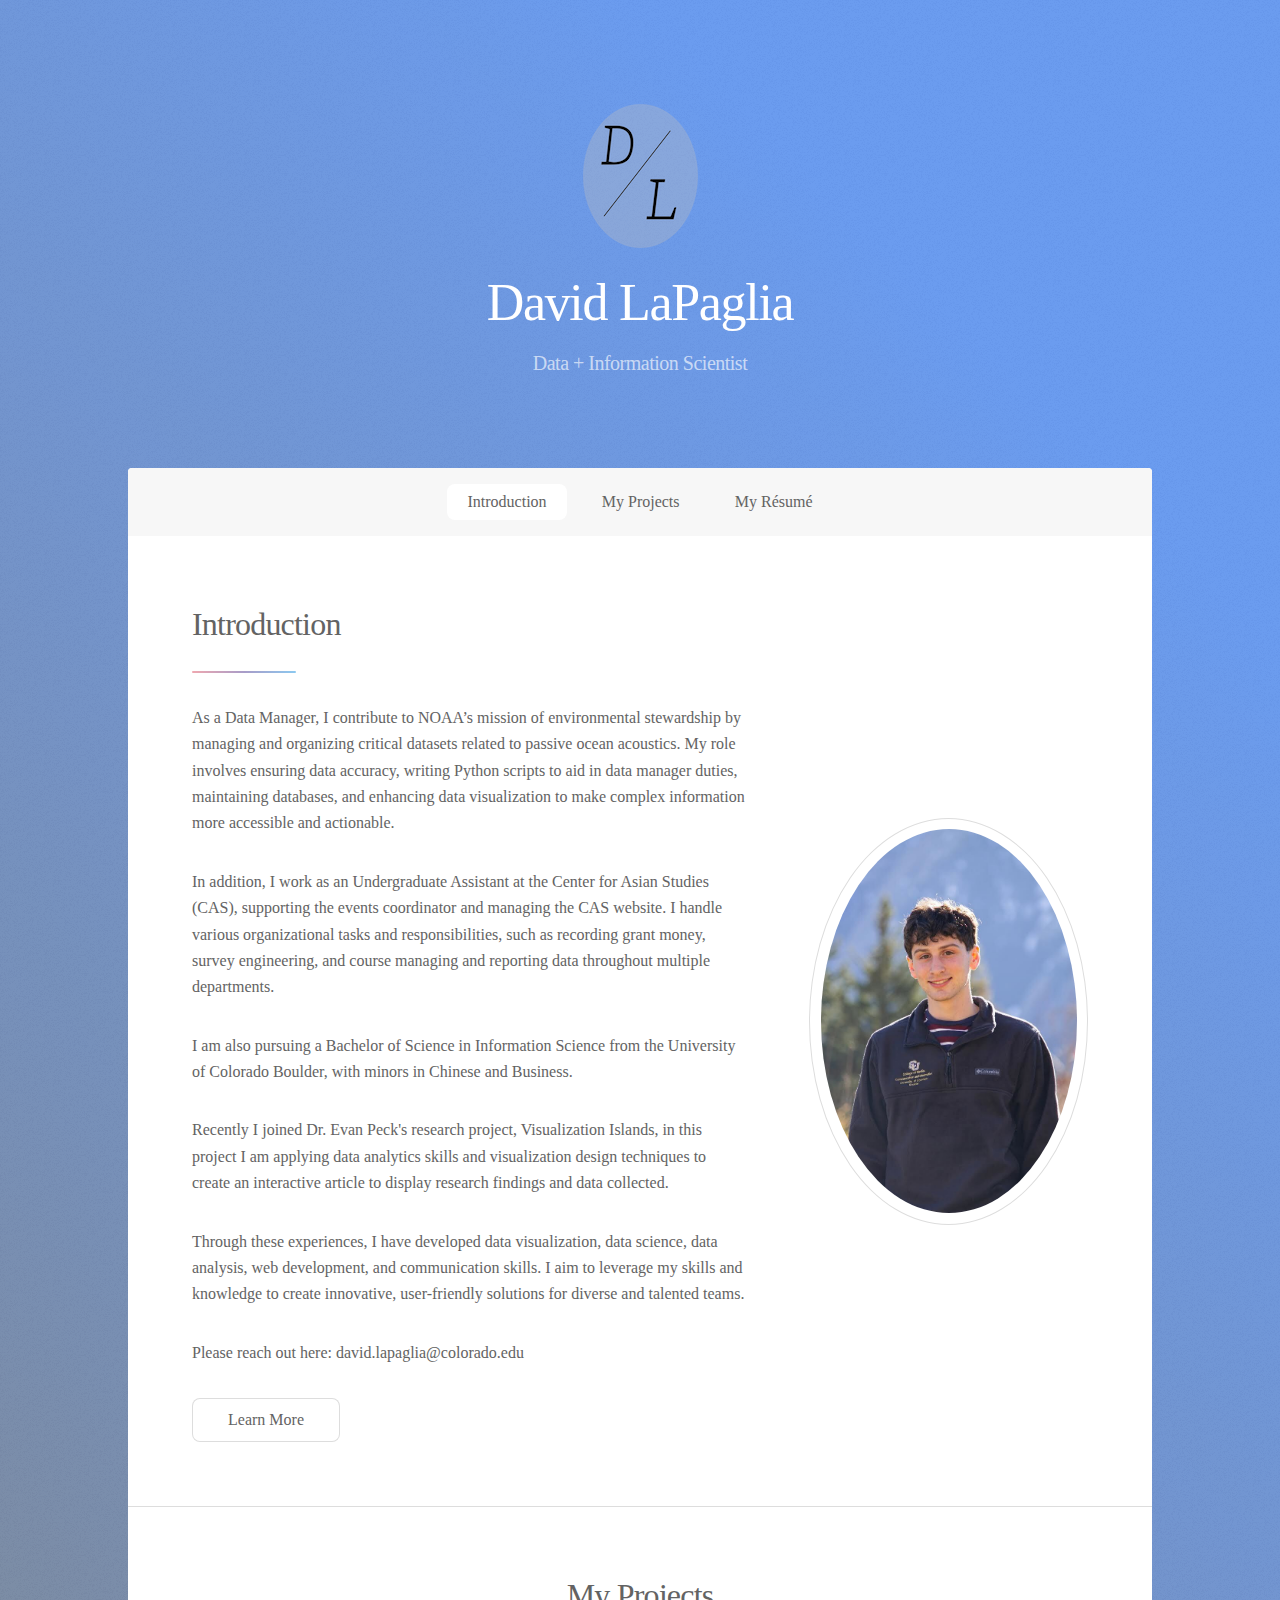
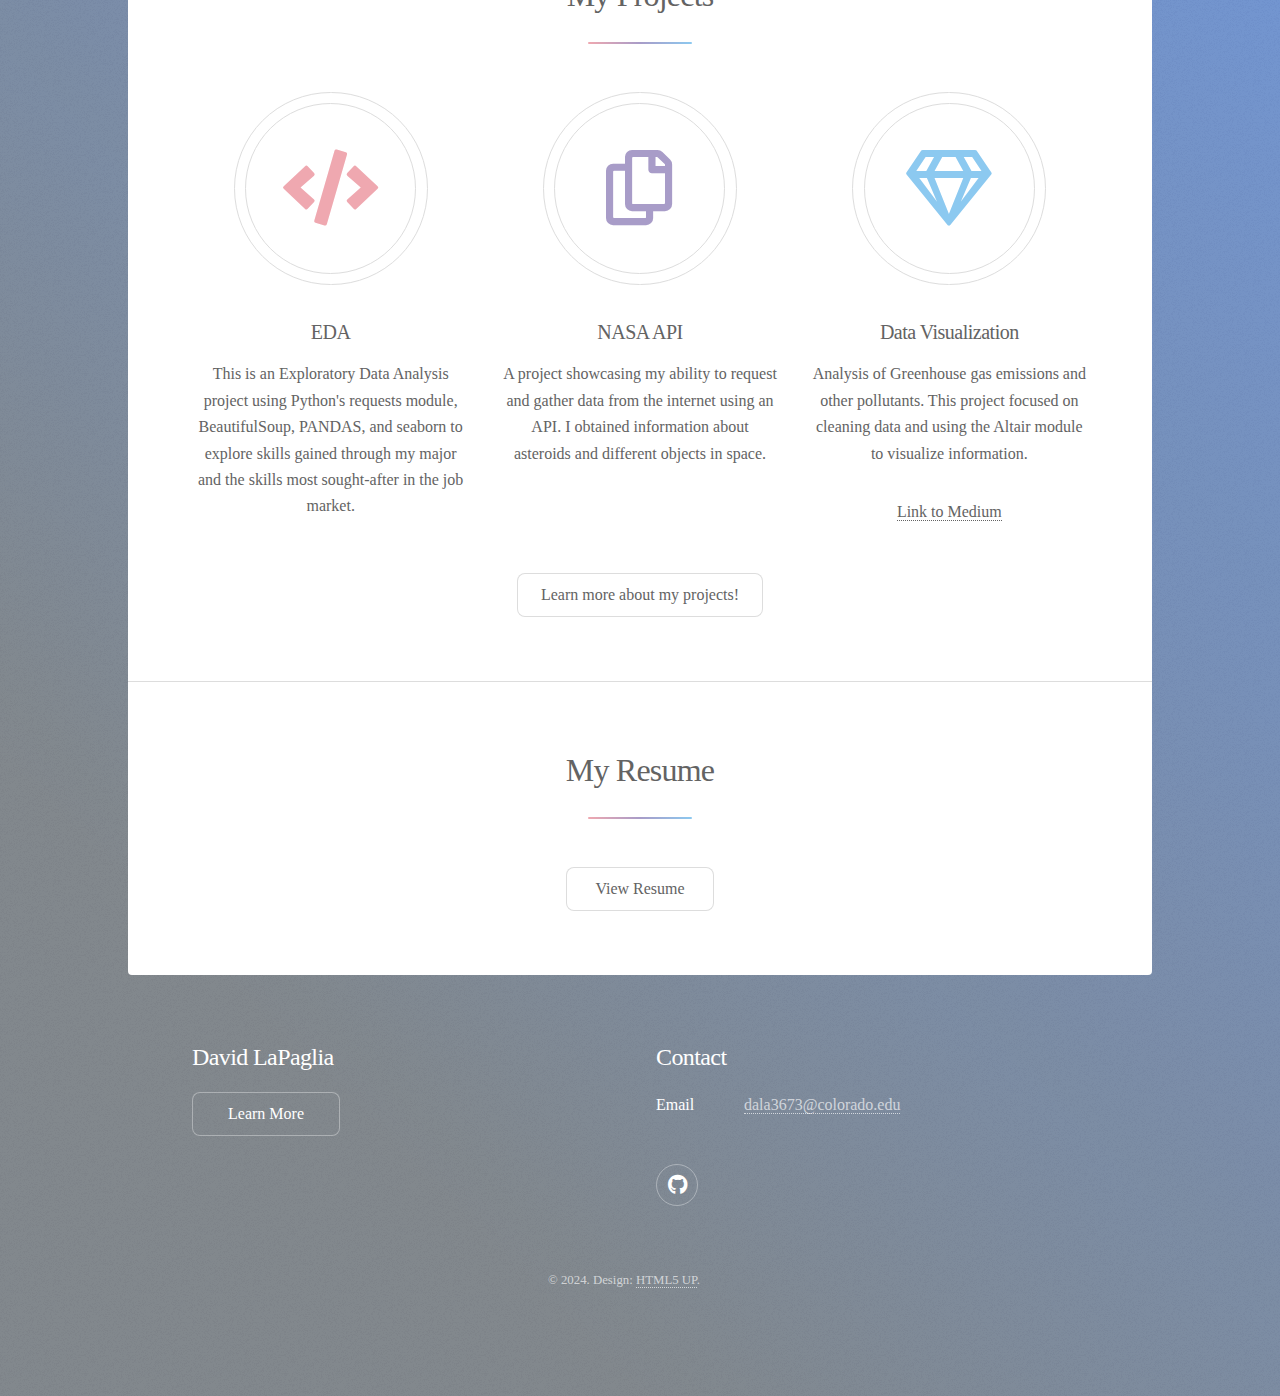
==== commit 5d4b6771: "changing content" ====
--- a/index.html
+++ b/index.html
@@ -37,9 +37,34 @@
                         <header class="major">
                             <h2>Introduction</h2>
                         </header>
-                        <p>Hello! I am actively pursuing a B.S. in Information Science with a focus on data analytics, I am also completing two minors in both Chinese and Business. 
-                            I am expecting to graduate from the University of Colorado Boulder in May 2025.
-                            I love traveling, data storytelling, and I have a passion for world languages and cultures. </p>
+                        <p>
+                            As a Data Manager, I contribute to NOAA’s mission of environmental stewardship by managing and organizing critical 
+                            datasets related to passive ocean acoustics. My role involves ensuring data accuracy, writing Python scripts to aid in data manager duties, 
+                            maintaining databases, and enhancing data visualization to make complex information more accessible and actionable.
+
+                            
+                        </p>
+                        <p>
+                            In addition, I work as an Undergraduate Assistant at the Center for Asian Studies (CAS), supporting the events coordinator 
+                            and managing the CAS website. I handle various organizational tasks and responsibilities, 
+                            such as recording grant money, survey engineering, and course managing and reporting data throughout multiple departments.  
+                        </p>
+                        <p>
+                            I am also pursuing a Bachelor of Science in Information Science from the University of Colorado Boulder, with minors in Chinese and Business.
+
+                        </p>
+                        <p>
+                            Recently I joined Dr. Evan Peck's research project, Visualization Islands, in this project I am applying data analytics skills and visualization design techniques to create an interactive article to display research findings and data collected.
+    
+                        </p>
+                        <p>
+                            Through these experiences, I have developed data visualization, data science, data analysis, web development, and communication skills. I aim to leverage my skills and knowledge to create innovative, user-friendly solutions for diverse and talented teams.
+                            </p>
+                        <p>
+                    
+                    
+                            Please reach out here: david.lapaglia@colorado.edu
+                        </p>
                         <ul class="actions">
                             <li><a href="generic.html" class="button">Learn More</a></li>
                         </ul>
@@ -56,7 +81,7 @@
                     <li>
                         <span class="icon solid major style1 fa-code"></span>
                         <h3>EDA</h3>
-                        <p>Exploratory Data Analysis project using Python's requests module, BeautifulSoup, PANDAS, and seaborn to explore skills gained through my major and the skills most sought-after in the job market.</p>
+                        <p>This is an Exploratory Data Analysis project using Python's requests module, BeautifulSoup, PANDAS, and seaborn to explore skills gained through my major and the skills most sought-after in the job market.</p>
                     </li>
                     <li>
                         <span class="icon major style3 fa-copy"></span>
@@ -73,7 +98,7 @@
                 <footer class="major">
                     <ul class="actions special">
                         <!-- Put the link to elements here after making elements -->
-                        <li><a href="elements.html" class="button">Learn More!</a></li>
+                        <li><a href="elements.html" class="button">Learn more about my projects!</a></li>
                     </ul>
                 </footer>
             </section>
@@ -82,7 +107,6 @@
                 <header class="major">
                     <h2>My Resume</h2>
                 </header>
-                <p class="content">Committed to continuous learning.</p>
                 <footer class="major">
                     <ul class="actions special">
                         <li><a href="generic.html" class="button">View Resume</a></li>
--- a/assets/css/main.css
+++ b/assets/css/main.css
@@ -1,134 +1,3853 @@
-/* Imports */
 @import url(fontawesome-all.min.css);
 @import 'https://fonts.googleapis.com/css?family=Source+Sans+Pro:300,400';
 
-/* Resetting */
-html, body, div, span, applet, object, iframe, h1, h2, h3, h4, h5, h6, p, blockquote, pre, a, abbr, acronym, address, big, cite, code, del, dfn, em, img, ins, kbd, q, s, samp, small, strike, strong, sub, sup, tt, var, b, u, i, center, dl, dt, dd, ol, ul, li, fieldset, form, label, legend, table, caption, tbody, tfoot, thead, tr, th, td, article, aside, canvas, details, embed, figure, figcaption, footer, header, hgroup, menu, nav, output, ruby, section, summary, time, mark, audio, video {
-  margin: 0;
-  padding: 0;
-  border: 0;
-  font-size: 100%;
-  vertical-align: baseline;
+	Stellar by HTML5 UP
+	html5up.net | @ajlkn
+	Free for personal and commercial use under the CCA 3.0 license (html5up.net/license)
+*/
+
+html, body, div, span, applet, object,
+iframe, h1, h2, h3, h4, h5, h6, p, blockquote,
+pre, a, abbr, acronym, address, big, cite,
+code, del, dfn, em, img, ins, kbd, q, s, samp,
+small, strike, strong, sub, sup, tt, var, b,
+u, i, center, dl, dt, dd, ol, ul, li, fieldset,
+form, label, legend, table, caption, tbody,
+tfoot, thead, tr, th, td, article, aside,
+canvas, details, embed, figure, figcaption,
+footer, header, hgroup, menu, nav, output, ruby,
+section, summary, time, mark, audio, video {
+	margin: 0
+	padding: 0
+	border: 0
+	font-size: 100%
+	font: inherit
+	vertical-align: baseline}
+
+article, aside, details, figcaption, figure,
+footer, header, hgroup, menu, nav, section {
+	display: block;}
+
+body {
+	line-height: 1;
 }
 
+ol, ul {
+	list-style: none;
+}
+
+blockquote, q {
+	quotes: none;
+}
+
+	blockquote:before, blockquote:after, q:before, q:after {
+		content: '';
+		content: none;
+	}
+
+table {
+	border-collapse: collapse;
+	border-spacing: 0;
+}
+
 body {
-  line-height: 1.65;
-  font-family: "Times New Roman", Times, serif;
-  font-weight: 300;
-  color: rgba(255, 255, 255, 0.65);
-  background-color: #81868a;
-  background-image: url("images/overlay.png"), linear-gradient(45deg, #81868a 15%, #4e8cb8 85%);
-  -webkit-text-size-adjust: none;
+	-webkit-text-size-adjust: none;
 }
 
-ol, ul {
-  list-style: none;
+mark {
+	background-color: transparent;
+	color: inherit;
 }
 
-/* Typography */
-a {
-  text-decoration: none;
-  border-bottom: dotted 1px;
-  color: inherit;
-  transition: color 0.2s ease, border-bottom 0.2s ease;
+input::-moz-focus-inner {
+	border: 0;
+	padding: 0;
 }
 
-a:hover {
-  border-bottom-color: transparent;
+input, select, textarea {
+	-moz-appearance: none;
+	-webkit-appearance: none;
+	-ms-appearance: none;
+	appearance: none;
 }
 
-h1, h2, h3, h4, h5, h6 {
-  margin: 0 0 0.7em 0;
-  font-weight: 300;
-  letter-spacing: -0.025em;
-  color: #fff;
+/* Basic */
+
+	@-ms-viewport {
+		width: device-width;
+	}
+
+	body {
+		-ms-overflow-style: scrollbar;
+	}
+
+	@media screen and (max-width: 480px) {
+
+		html, body {
+			min-width: 320px;
+		}
+
+	}
+
+	html {
+		box-sizing: border-box;
+	}
+
+	*, *:before, *:after {
+		box-sizing: inherit;
+	}
+
+	body {
+		background-color: #81868a;
+		background-image: url("images/overlay.png"), -moz-linear-gradient(45deg, #81868a 15%, #598ade 85%);
+		background-image: url("images/overlay.png"), -webkit-linear-gradient(45deg, #81868a 15%, #598ade 85%);
+		background-image: url("images/overlay.png"), -ms-linear-gradient(45deg, #81868a 15%, #598ade 85%);
+		background-image: url("images/overlay.png"), linear-gradient(45deg, #81868a 15%, #699bf1 85%);
+	}
+
+		body.is-preload *, body.is-preload *:before, body.is-preload *:after {
+			-moz-animation: none !important;
+			-webkit-animation: none !important;
+			-ms-animation: none !important;
+			animation: none !important;
+			-moz-transition: none !important;
+			-webkit-transition: none !important;
+			-ms-transition: none !important;
+			transition: none !important;
+		}
+
+/* Type */
+
+	body {
+		background-color: #2464c5;
+		color: rgba(255, 255, 255, 0.65);
+	}
+	body, input, select, textarea {
+		font-family: "Times New Roman", Times, serif;
+		font-size: 17pt;
+		font-weight: 300;
+		line-height: 1.65;
+	}
+		@media screen and (max-width: 1680px) {
+
+			body, input, select, textarea {
+				font-size: 14pt;
+			}
+
+		}
+
+		@media screen and (max-width: 1280px) {
+
+			body, input, select, textarea {
+				font-size: 12pt;
+			}
+
+		}
+
+		@media screen and (max-width: 360px) {
+
+			body, input, select, textarea {
+				font-size: 11pt;
+			}
+
+		@media screen and (max-width: 1680px) {
+			body, input, select, textarea {
+				font-size: 14pt;
+			}
+		}
+
+		}
+
+	a {
+		-moz-transition: color 0.2s ease, border-bottom 0.2s ease;
+		-webkit-transition: color 0.2s ease, border-bottom 0.2s ease;
+		-ms-transition: color 0.2s ease, border-bottom 0.2s ease;
+		transition: color 0.2s ease, border-bottom 0.2s ease;
+		text-decoration: none;
+		border-bottom: dotted 1px;
+		color: inherit;
+	}
+
+		a:hover {
+			border-bottom-color: transparent;
+		}
+
+	strong, b {
+		font-weight: 400;
+	}
+
+	em, i {
+		font-style: italic;
+	}
+
+	p {
+		margin: 0 0 2em 0;
+	}
+
+		p.content {
+			-moz-columns: 20em 2;
+			-webkit-columns: 20em 2;
+			-ms-columns: 20em 2;
+			columns: 20em 2;
+			-moz-column-gap: 2em;
+			-webkit-column-gap: 2em;
+			-ms-column-gap: 2em;
+			column-gap: 2em;
+			text-align: justify;
+		}
+
+	h1, h2, h3, h4, h5, h6 {
+		font-weight: 300;
+		line-height: 1.5;
+		margin: 0 0 0.7em 0;
+		letter-spacing: -0.025em;
+	}
+
+		h1 a, h2 a, h3 a, h4 a, h5 a, h6 a {
+			color: inherit;
+			text-decoration: none;
+		}
+
+	h1 {
+		font-size: 2.5em;
+		line-height: 1.2;
+	}
+
+	h2 {
+		font-size: 1.5em;
+	}
+
+	h3 {
+		font-size: 1.25em;
+	}
+
+	h4 {
+		font-size: 1.1em;
+	}
+
+	h5 {
+		font-size: 0.9em;
+	}
+
+	h6 {
+		font-size: 0.7em;
+	}
+
+	@media screen and (max-width: 736px) {
+
+		h1 {
+			font-size: 2em;
+		}
+
+	}
+
+	sub {
+		font-size: 0.8em;
+		position: relative;
+		top: 0.5em;
+	}
+
+	sup {
+		font-size: 0.8em;
+		position: relative;
+		top: -0.5em;
+	}
+
+	blockquote {
+		border-left: solid 4px;
+		font-style: italic;
+		margin: 0 0 2em 0;
+		padding: 0.5em 0 0.5em 2em;
+	}
+
+	code {
+		border-radius: 8px;
+		border: solid 1px;
+		font-family: "Courier New", monospace;
+		font-size: 0.9em;
+		margin: 0 0.25em;
+		padding: 0.25em 0.65em;
+	}
+
+	pre {
+		-webkit-overflow-scrolling: touch;
+		font-family: "Courier New", monospace;
+		font-size: 0.9em;
+		margin: 0 0 2em 0;
+	}
+
+		pre code {
+			display: block;
+			line-height: 1.75;
+			padding: 1em 1.5em;
+			overflow-x: auto;
+		}
+
+	hr {
+		border: 0;
+		border-bottom: solid 1px;
+		margin: 2em 0;
+	}
+
+		hr.major {
+			margin: 3em 0;
+		}
+
+	.align-left {
+		text-align: left;
+	}
+
+	.align-center {
+		text-align: center;
+	}
+
+	.align-right {
+		text-align: right;
+	}
+
+	input, select, textarea {
+		color: #ffffff;
+	}
+
+	a:hover {
+		color: #ffffff;
+	}
+
+	strong, b {
+		color: #ffffff;
+	}
+
+	h1, h2, h3, h4, h5, h6 {
+		color: #ffffff;
+	}
+
+	blockquote {
+		border-left-color: rgba(255, 255, 255, 0.35);
+	}
+
+	code {
+		background: rgba(255, 255, 255, 0.075);
+		border-color: rgba(255, 255, 255, 0.35);
+	}
+
+	hr {
+		border-bottom-color: rgba(255, 255, 255, 0.35);
+	}
+
+/* Row */
+
+	.row {
+		display: flex;
+		flex-wrap: wrap;
+		box-sizing: border-box;
+		align-items: stretch;
+	}
+
+		.row > * {
+			box-sizing: border-box;
+		}
+
+		.row.gtr-uniform > * > :last-child {
+			margin-bottom: 0;
+		}
+
+		.row.aln-left {
+			justify-content: flex-start;
+		}
+
+		.row.aln-center {
+			justify-content: center;
+		}
+
+		.row.aln-right {
+			justify-content: flex-end;
+		}
+
+		.row.aln-top {
+			align-items: flex-start;
+		}
+
+		.row.aln-middle {
+			align-items: center;
+		}
+
+		.row.aln-bottom {
+			align-items: flex-end;
+		}
+
+		.row > .imp {
+			order: -1;
+		}
+
+		.row > .col-1 {
+			width: 8.33333%;
+		}
+
+		.row > .off-1 {
+			margin-left: 8.33333%;
+		}
+
+		.row > .col-2 {
+			width: 16.66667%;
+		}
+
+		.row > .off-2 {
+			margin-left: 16.66667%;
+		}
+
+		.row > .col-3 {
+			width: 25%;
+		}
+
+		.row > .off-3 {
+			margin-left: 25%;
+		}
+
+		.row > .col-4 {
+			width: 33.33333%;
+		}
+
+		.row > .off-4 {
+			margin-left: 33.33333%;
+		}
+
+		.row > .col-5 {
+			width: 41.66667%;
+		}
+
+		.row > .off-5 {
+			margin-left: 41.66667%;
+		}
+
+		.row > .col-6 {
+			width: 50%;
+		}
+
+		.row > .off-6 {
+			margin-left: 50%;
+		}
+
+		.row > .col-7 {
+			width: 58.33333%;
+		}
+
+		.row > .off-7 {
+			margin-left: 58.33333%;
+		}
+
+		.row > .col-8 {
+			width: 66.66667%;
+		}
+
+		.row > .off-8 {
+			margin-left: 66.66667%;
+		}
+
+		.row > .col-9 {
+			width: 75%;
+		}
+
+		.row > .off-9 {
+			margin-left: 75%;
+		}
+
+		.row > .col-10 {
+			width: 83.33333%;
+		}
+
+		.row > .off-10 {
+			margin-left: 83.33333%;
+		}
+
+		.row > .col-11 {
+			width: 91.66667%;
+		}
+
+		.row > .off-11 {
+			margin-left: 91.66667%;
+		}
+
+		.row > .col-12 {
+			width: 100%;
+		}
+
+		.row > .off-12 {
+			margin-left: 100%;
+		}
+
+		.row.gtr-0 {
+			margin-top: 0;
+			margin-left: 0em;
+		}
+
+			.row.gtr-0 > * {
+				padding: 0 0 0 0em;
+			}
+
+			.row.gtr-0.gtr-uniform {
+				margin-top: 0em;
+			}
+
+				.row.gtr-0.gtr-uniform > * {
+					padding-top: 0em;
+				}
+
+		.row.gtr-25 {
+			margin-top: 0;
+			margin-left: -0.375em;
+		}
+
+			.row.gtr-25 > * {
+				padding: 0 0 0 0.375em;
+			}
+
+			.row.gtr-25.gtr-uniform {
+				margin-top: -0.375em;
+			}
+
+				.row.gtr-25.gtr-uniform > * {
+					padding-top: 0.375em;
+				}
+
+		.row.gtr-50 {
+			margin-top: 0;
+			margin-left: -0.75em;
+		}
+
+			.row.gtr-50 > * {
+				padding: 0 0 0 0.75em;
+			}
+
+			.row.gtr-50.gtr-uniform {
+				margin-top: -0.75em;
+			}
+
+				.row.gtr-50.gtr-uniform > * {
+					padding-top: 0.75em;
+				}
+
+		.row {
+			margin-top: 0;
+			margin-left: -1.5em;
+		}
+
+			.row > * {
+				padding: 0 0 0 1.5em;
+			}
+
+			.row.gtr-uniform {
+				margin-top: -1.5em;
+			}
+
+				.row.gtr-uniform > * {
+					padding-top: 1.5em;
+				}
+
+		.row.gtr-150 {
+			margin-top: 0;
+			margin-left: -2.25em;
+		}
+
+			.row.gtr-150 > * {
+				padding: 0 0 0 2.25em;
+			}
+
+			.row.gtr-150.gtr-uniform {
+				margin-top: -2.25em;
+			}
+
+				.row.gtr-150.gtr-uniform > * {
+					padding-top: 2.25em;
+				}
+
+		.row.gtr-200 {
+			margin-top: 0;
+			margin-left: -3em;
+		}
+
+			.row.gtr-200 > * {
+				padding: 0 0 0 3em;
+			}
+
+			.row.gtr-200.gtr-uniform {
+				margin-top: -3em;
+			}
+
+				.row.gtr-200.gtr-uniform > * {
+					padding-top: 3em;
+				}
+
+		@media screen and (max-width: 1680px) {
+
+			.row {
+				display: flex;
+				flex-wrap: wrap;
+				box-sizing: border-box;
+				align-items: stretch;
+			}
+
+				.row > * {
+					box-sizing: border-box;
+				}
+
+				.row.gtr-uniform > * > :last-child {
+					margin-bottom: 0;
+				}
+
+				.row.aln-left {
+					justify-content: flex-start;
+				}
+
+				.row.aln-center {
+					justify-content: center;
+				}
+
+				.row.aln-right {
+					justify-content: flex-end;
+				}
+
+				.row.aln-top {
+					align-items: flex-start;
+				}
+
+				.row.aln-middle {
+					align-items: center;
+				}
+
+				.row.aln-bottom {
+					align-items: flex-end;
+				}
+
+				.row > .imp-xlarge {
+					order: -1;
+				}
+
+				.row > .col-1-xlarge {
+					width: 8.33333%;
+				}
+
+				.row > .off-1-xlarge {
+					margin-left: 8.33333%;
+				}
+
+				.row > .col-2-xlarge {
+					width: 16.66667%;
+				}
+
+				.row > .off-2-xlarge {
+					margin-left: 16.66667%;
+				}
+
+				.row > .col-3-xlarge {
+					width: 25%;
+				}
+
+				.row > .off-3-xlarge {
+					margin-left: 25%;
+				}
+
+				.row > .col-4-xlarge {
+					width: 33.33333%;
+				}
+
+				.row > .off-4-xlarge {
+					margin-left: 33.33333%;
+				}
+
+				.row > .col-5-xlarge {
+					width: 41.66667%;
+				}
+
+				.row > .off-5-xlarge {
+					margin-left: 41.66667%;
+				}
+
+				.row > .col-6-xlarge {
+					width: 50%;
+				}
+
+				.row > .off-6-xlarge {
+					margin-left: 50%;
+				}
+
+				.row > .col-7-xlarge {
+					width: 58.33333%;
+				}
+
+				.row > .off-7-xlarge {
+					margin-left: 58.33333%;
+				}
+
+				.row > .col-8-xlarge {
+					width: 66.66667%;
+				}
+
+				.row > .off-8-xlarge {
+					margin-left: 66.66667%;
+				}
+
+				.row > .col-9-xlarge {
+					width: 75%;
+				}
+
+				.row > .off-9-xlarge {
+					margin-left: 75%;
+				}
+
+				.row > .col-10-xlarge {
+					width: 83.33333%;
+				}
+
+				.row > .off-10-xlarge {
+					margin-left: 83.33333%;
+				}
+
+				.row > .col-11-xlarge {
+					width: 91.66667%;
+				}
+
+				.row > .off-11-xlarge {
+					margin-left: 91.66667%;
+				}
+
+				.row > .col-12-xlarge {
+					width: 100%;
+				}
+
+				.row > .off-12-xlarge {
+					margin-left: 100%;
+				}
+
+				.row.gtr-0 {
+					margin-top: 0;
+					margin-left: 0em;
+				}
+
+					.row.gtr-0 > * {
+						padding: 0 0 0 0em;
+					}
+
+					.row.gtr-0.gtr-uniform {
+						margin-top: 0em;
+					}
+
+						.row.gtr-0.gtr-uniform > * {
+							padding-top: 0em;
+						}
+
+				.row.gtr-25 {
+					margin-top: 0;
+					margin-left: -0.375em;
+				}
+
+					.row.gtr-25 > * {
+						padding: 0 0 0 0.375em;
+					}
+
+					.row.gtr-25.gtr-uniform {
+						margin-top: -0.375em;
+					}
+
+						.row.gtr-25.gtr-uniform > * {
+							padding-top: 0.375em;
+						}
+
+				.row.gtr-50 {
+					margin-top: 0;
+					margin-left: -0.75em;
+				}
+
+					.row.gtr-50 > * {
+						padding: 0 0 0 0.75em;
+					}
+
+					.row.gtr-50.gtr-uniform {
+						margin-top: -0.75em;
+					}
+
+						.row.gtr-50.gtr-uniform > * {
+							padding-top: 0.75em;
+						}
+
+				.row {
+					margin-top: 0;
+					margin-left: -1.5em;
+				}
+
+					.row > * {
+						padding: 0 0 0 1.5em;
+					}
+
+					.row.gtr-uniform {
+						margin-top: -1.5em;
+					}
+
+						.row.gtr-uniform > * {
+							padding-top: 1.5em;
+						}
+
+				.row.gtr-150 {
+					margin-top: 0;
+					margin-left: -2.25em;
+				}
+
+					.row.gtr-150 > * {
+						padding: 0 0 0 2.25em;
+					}
+
+					.row.gtr-150.gtr-uniform {
+						margin-top: -2.25em;
+					}
+
+						.row.gtr-150.gtr-uniform > * {
+							padding-top: 2.25em;
+						}
+
+				.row.gtr-200 {
+					margin-top: 0;
+					margin-left: -3em;
+				}
+
+					.row.gtr-200 > * {
+						padding: 0 0 0 3em;
+					}
+
+					.row.gtr-200.gtr-uniform {
+						margin-top: -3em;
+					}
+
+						.row.gtr-200.gtr-uniform > * {
+							padding-top: 3em;
+						}
+
+		}
+
+		@media screen and (max-width: 1280px) {
+
+			.row {
+				display: flex;
+				flex-wrap: wrap;
+				box-sizing: border-box;
+				align-items: stretch;
+			}
+
+				.row > * {
+					box-sizing: border-box;
+				}
+
+				.row.gtr-uniform > * > :last-child {
+					margin-bottom: 0;
+				}
+
+				.row.aln-left {
+					justify-content: flex-start;
+				}
+
+				.row.aln-center {
+					justify-content: center;
+				}
+
+				.row.aln-right {
+					justify-content: flex-end;
+				}
+
+				.row.aln-top {
+					align-items: flex-start;
+				}
+
+				.row.aln-middle {
+					align-items: center;
+				}
+
+				.row.aln-bottom {
+					align-items: flex-end;
+				}
+
+				.row > .imp-large {
+					order: -1;
+				}
+
+				.row > .col-1-large {
+					width: 8.33333%;
+				}
+
+				.row > .off-1-large {
+					margin-left: 8.33333%;
+				}
+
+				.row > .col-2-large {
+					width: 16.66667%;
+				}
+
+				.row > .off-2-large {
+					margin-left: 16.66667%;
+				}
+
+				.row > .col-3-large {
+					width: 25%;
+				}
+
+				.row > .off-3-large {
+					margin-left: 25%;
+				}
+
+				.row > .col-4-large {
+					width: 33.33333%;
+				}
+
+				.row > .off-4-large {
+					margin-left: 33.33333%;
+				}
+
+				.row > .col-5-large {
+					width: 41.66667%;
+				}
+
+				.row > .off-5-large {
+					margin-left: 41.66667%;
+				}
+
+				.row > .col-6-large {
+					width: 50%;
+				}
+
+				.row > .off-6-large {
+					margin-left: 50%;
+				}
+
+				.row > .col-7-large {
+					width: 58.33333%;
+				}
+
+				.row > .off-7-large {
+					margin-left: 58.33333%;
+				}
+
+				.row > .col-8-large {
+					width: 66.66667%;
+				}
+
+				.row > .off-8-large {
+					margin-left: 66.66667%;
+				}
+
+				.row > .col-9-large {
+					width: 75%;
+				}
+
+				.row > .off-9-large {
+					margin-left: 75%;
+				}
+
+				.row > .col-10-large {
+					width: 83.33333%;
+				}
+
+				.row > .off-10-large {
+					margin-left: 83.33333%;
+				}
+
+				.row > .col-11-large {
+					width: 91.66667%;
+				}
+
+				.row > .off-11-large {
+					margin-left: 91.66667%;
+				}
+
+				.row > .col-12-large {
+					width: 100%;
+				}
+
+				.row > .off-12-large {
+					margin-left: 100%;
+				}
+
+				.row.gtr-0 {
+					margin-top: 0;
+					margin-left: 0em;
+				}
+
+					.row.gtr-0 > * {
+						padding: 0 0 0 0em;
+					}
+
+					.row.gtr-0.gtr-uniform {
+						margin-top: 0em;
+					}
+
+						.row.gtr-0.gtr-uniform > * {
+							padding-top: 0em;
+						}
+
+				.row.gtr-25 {
+					margin-top: 0;
+					margin-left: -0.375em;
+				}
+
+					.row.gtr-25 > * {
+						padding: 0 0 0 0.375em;
+					}
+
+					.row.gtr-25.gtr-uniform {
+						margin-top: -0.375em;
+					}
+
+						.row.gtr-25.gtr-uniform > * {
+							padding-top: 0.375em;
+						}
+
+				.row.gtr-50 {
+					margin-top: 0;
+					margin-left: -0.75em;
+				}
+
+					.row.gtr-50 > * {
+						padding: 0 0 0 0.75em;
+					}
+
+					.row.gtr-50.gtr-uniform {
+						margin-top: -0.75em;
+					}
+
+						.row.gtr-50.gtr-uniform > * {
+							padding-top: 0.75em;
+						}
+
+				.row {
+					margin-top: 0;
+					margin-left: -1.5em;
+				}
+
+					.row > * {
+						padding: 0 0 0 1.5em;
+					}
+
+					.row.gtr-uniform {
+						margin-top: -1.5em;
+					}
+
+						.row.gtr-uniform > * {
+							padding-top: 1.5em;
+						}
+
+				.row.gtr-150 {
+					margin-top: 0;
+					margin-left: -2.25em;
+				}
+
+					.row.gtr-150 > * {
+						padding: 0 0 0 2.25em;
+					}
+
+					.row.gtr-150.gtr-uniform {
+						margin-top: -2.25em;
+					}
+
+						.row.gtr-150.gtr-uniform > * {
+							padding-top: 2.25em;
+						}
+
+				.row.gtr-200 {
+					margin-top: 0;
+					margin-left: -3em;
+				}
+
+					.row.gtr-200 > * {
+						padding: 0 0 0 3em;
+					}
+
+					.row.gtr-200.gtr-uniform {
+						margin-top: -3em;
+					}
+
+						.row.gtr-200.gtr-uniform > * {
+							padding-top: 3em;
+						}
+
+		}
+
+		@media screen and (max-width: 980px) {
+
+			.row {
+				display: flex;
+				flex-wrap: wrap;
+				box-sizing: border-box;
+				align-items: stretch;
+			}
+
+				.row > * {
+					box-sizing: border-box;
+				}
+
+				.row.gtr-uniform > * > :last-child {
+					margin-bottom: 0;
+				}
+
+				.row.aln-left {
+					justify-content: flex-start;
+				}
+
+				.row.aln-center {
+					justify-content: center;
+				}
+
+				.row.aln-right {
+					justify-content: flex-end;
+				}
+
+				.row.aln-top {
+					align-items: flex-start;
+				}
+
+				.row.aln-middle {
+					align-items: center;
+				}
+
+				.row.aln-bottom {
+					align-items: flex-end;
+				}
+
+				.row > .imp-medium {
+					order: -1;
+				}
+
+				.row > .col-1-medium {
+					width: 8.33333%;
+				}
+
+				.row > .off-1-medium {
+					margin-left: 8.33333%;
+				}
+
+				.row > .col-2-medium {
+					width: 16.66667%;
+				}
+
+				.row > .off-2-medium {
+					margin-left: 16.66667%;
+				}
+
+				.row > .col-3-medium {
+					width: 25%;
+				}
+
+				.row > .off-3-medium {
+					margin-left: 25%;
+				}
+
+				.row > .col-4-medium {
+					width: 33.33333%;
+				}
+
+				.row > .off-4-medium {
+					margin-left: 33.33333%;
+				}
+
+				.row > .col-5-medium {
+					width: 41.66667%;
+				}
+
+				.row > .off-5-medium {
+					margin-left: 41.66667%;
+				}
+
+				.row > .col-6-medium {
+					width: 50%;
+				}
+
+				.row > .off-6-medium {
+					margin-left: 50%;
+				}
+
+				.row > .col-7-medium {
+					width: 58.33333%;
+				}
+
+				.row > .off-7-medium {
+					margin-left: 58.33333%;
+				}
+
+				.row > .col-8-medium {
+					width: 66.66667%;
+				}
+
+				.row > .off-8-medium {
+					margin-left: 66.66667%;
+				}
+
+				.row > .col-9-medium {
+					width: 75%;
+				}
+
+				.row > .off-9-medium {
+					margin-left: 75%;
+				}
+
+				.row > .col-10-medium {
+					width: 83.33333%;
+				}
+
+				.row > .off-10-medium {
+					margin-left: 83.33333%;
+				}
+
+				.row > .col-11-medium {
+					width: 91.66667%;
+				}
+
+				.row > .off-11-medium {
+					margin-left: 91.66667%;
+				}
+
+				.row > .col-12-medium {
+					width: 100%;
+				}
+
+				.row > .off-12-medium {
+					margin-left: 100%;
+				}
+
+				.row.gtr-0 {
+					margin-top: 0;
+					margin-left: 0em;
+				}
+
+					.row.gtr-0 > * {
+						padding: 0 0 0 0em;
+					}
+
+					.row.gtr-0.gtr-uniform {
+						margin-top: 0em;
+					}
+
+						.row.gtr-0.gtr-uniform > * {
+							padding-top: 0em;
+						}
+
+				.row.gtr-25 {
+					margin-top: 0;
+					margin-left: -0.375em;
+				}
+
+					.row.gtr-25 > * {
+						padding: 0 0 0 0.375em;
+					}
+
+					.row.gtr-25.gtr-uniform {
+						margin-top: -0.375em;
+					}
+
+						.row.gtr-25.gtr-uniform > * {
+							padding-top: 0.375em;
+						}
+
+				.row.gtr-50 {
+					margin-top: 0;
+					margin-left: -0.75em;
+				}
+
+					.row.gtr-50 > * {
+						padding: 0 0 0 0.75em;
+					}
+
+					.row.gtr-50.gtr-uniform {
+						margin-top: -0.75em;
+					}
+
+						.row.gtr-50.gtr-uniform > * {
+							padding-top: 0.75em;
+						}
+
+				.row {
+					margin-top: 0;
+					margin-left: -1.5em;
+				}
+
+					.row > * {
+						padding: 0 0 0 1.5em;
+					}
+
+					.row.gtr-uniform {
+						margin-top: -1.5em;
+					}
+
+						.row.gtr-uniform > * {
+							padding-top: 1.5em;
+						}
+
+				.row.gtr-150 {
+					margin-top: 0;
+					margin-left: -2.25em;
+				}
+
+					.row.gtr-150 > * {
+						padding: 0 0 0 2.25em;
+					}
+
+					.row.gtr-150.gtr-uniform {
+						margin-top: -2.25em;
+					}
+
+						.row.gtr-150.gtr-uniform > * {
+							padding-top: 2.25em;
+						}
+
+				.row.gtr-200 {
+					margin-top: 0;
+					margin-left: -3em;
+				}
+
+					.row.gtr-200 > * {
+						padding: 0 0 0 3em;
+					}
+
+					.row.gtr-200.gtr-uniform {
+						margin-top: -3em;
+					}
+
+						.row.gtr-200.gtr-uniform > * {
+							padding-top: 3em;
+						}
+
+		}
+
+		@media screen and (max-width: 736px) {
+
+			.row {
+				display: flex;
+				flex-wrap: wrap;
+				box-sizing: border-box;
+				align-items: stretch;
+			}
+
+				.row > * {
+					box-sizing: border-box;
+				}
+
+				.row.gtr-uniform > * > :last-child {
+					margin-bottom: 0;
+				}
+
+				.row.aln-left {
+					justify-content: flex-start;
+				}
+
+				.row.aln-center {
+					justify-content: center;
+				}
+
+				.row.aln-right {
+					justify-content: flex-end;
+				}
+
+				.row.aln-top {
+					align-items: flex-start;
+				}
+
+				.row.aln-middle {
+					align-items: center;
+				}
+
+				.row.aln-bottom {
+					align-items: flex-end;
+				}
+
+				.row > .imp-small {
+					order: -1;
+				}
+
+				.row > .col-1-small {
+					width: 8.33333%;
+				}
+
+				.row > .off-1-small {
+					margin-left: 8.33333%;
+				}
+
+				.row > .col-2-small {
+					width: 16.66667%;
+				}
+
+				.row > .off-2-small {
+					margin-left: 16.66667%;
+				}
+
+				.row > .col-3-small {
+					width: 25%;
+				}
+
+				.row > .off-3-small {
+					margin-left: 25%;
+				}
+
+				.row > .col-4-small {
+					width: 33.33333%;
+				}
+
+				.row > .off-4-small {
+					margin-left: 33.33333%;
+				}
+
+				.row > .col-5-small {
+					width: 41.66667%;
+				}
+
+				.row > .off-5-small {
+					margin-left: 41.66667%;
+				}
+
+				.row > .col-6-small {
+					width: 50%;
+				}
+
+				.row > .off-6-small {
+					margin-left: 50%;
+				}
+
+				.row > .col-7-small {
+					width: 58.33333%;
+				}
+
+				.row > .off-7-small {
+					margin-left: 58.33333%;
+				}
+
+				.row > .col-8-small {
+					width: 66.66667%;
+				}
+
+				.row > .off-8-small {
+					margin-left: 66.66667%;
+				}
+
+				.row > .col-9-small {
+					width: 75%;
+				}
+
+				.row > .off-9-small {
+					margin-left: 75%;
+				}
+
+				.row > .col-10-small {
+					width: 83.33333%;
+				}
+
+				.row > .off-10-small {
+					margin-left: 83.33333%;
+				}
+
+				.row > .col-11-small {
+					width: 91.66667%;
+				}
+
+				.row > .off-11-small {
+					margin-left: 91.66667%;
+				}
+
+				.row > .col-12-small {
+					width: 100%;
+				}
+
+				.row > .off-12-small {
+					margin-left: 100%;
+				}
+
+				.row.gtr-0 {
+					margin-top: 0;
+					margin-left: 0em;
+				}
+
+					.row.gtr-0 > * {
+						padding: 0 0 0 0em;
+					}
+
+					.row.gtr-0.gtr-uniform {
+						margin-top: 0em;
+					}
+
+						.row.gtr-0.gtr-uniform > * {
+							padding-top: 0em;
+						}
+
+				.row.gtr-25 {
+					margin-top: 0;
+					margin-left: -0.25em;
+				}
+
+					.row.gtr-25 > * {
+						padding: 0 0 0 0.25em;
+					}
+
+					.row.gtr-25.gtr-uniform {
+						margin-top: -0.25em;
+					}
+
+						.row.gtr-25.gtr-uniform > * {
+							padding-top: 0.25em;
+						}
+
+				.row.gtr-50 {
+					margin-top: 0;
+					margin-left: -0.5em;
+				}
+
+					.row.gtr-50 > * {
+						padding: 0 0 0 0.5em;
+					}
+
+					.row.gtr-50.gtr-uniform {
+						margin-top: -0.5em;
+					}
+
+						.row.gtr-50.gtr-uniform > * {
+							padding-top: 0.5em;
+						}
+
+				.row {
+					margin-top: 0;
+					margin-left: -1em;
+				}
+
+					.row > * {
+						padding: 0 0 0 1em;
+					}
+
+					.row.gtr-uniform {
+						margin-top: -1em;
+					}
+
+						.row.gtr-uniform > * {
+							padding-top: 1em;
+						}
+
+				.row.gtr-150 {
+					margin-top: 0;
+					margin-left: -1.5em;
+				}
+
+					.row.gtr-150 > * {
+						padding: 0 0 0 1.5em;
+					}
+
+					.row.gtr-150.gtr-uniform {
+						margin-top: -1.5em;
+					}
+
+						.row.gtr-150.gtr-uniform > * {
+							padding-top: 1.5em;
+						}
+
+				.row.gtr-200 {
+					margin-top: 0;
+					margin-left: -2em;
+				}
+
+					.row.gtr-200 > * {
+						padding: 0 0 0 2em;
+					}
+
+					.row.gtr-200.gtr-uniform {
+						margin-top: -2em;
+					}
+
+						.row.gtr-200.gtr-uniform > * {
+							padding-top: 2em;
+						}
+
+		}
+
+		@media screen and (max-width: 480px) {
+
+			.row {
+				display: flex;
+				flex-wrap: wrap;
+				box-sizing: border-box;
+				align-items: stretch;
+			}
+
+				.row > * {
+					box-sizing: border-box;
+				}
+
+				.row.gtr-uniform > * > :last-child {
+					margin-bottom: 0;
+				}
+
+				.row.aln-left {
+					justify-content: flex-start;
+				}
+
+				.row.aln-center {
+					justify-content: center;
+				}
+
+				.row.aln-right {
+					justify-content: flex-end;
+				}
+
+				.row.aln-top {
+					align-items: flex-start;
+				}
+
+				.row.aln-middle {
+					align-items: center;
+				}
+
+				.row.aln-bottom {
+					align-items: flex-end;
+				}
+
+				.row > .imp-xsmall {
+					order: -1;
+				}
+
+				.row > .col-1-xsmall {
+					width: 8.33333%;
+				}
+
+				.row > .off-1-xsmall {
+					margin-left: 8.33333%;
+				}
+
+				.row > .col-2-xsmall {
+					width: 16.66667%;
+				}
+
+				.row > .off-2-xsmall {
+					margin-left: 16.66667%;
+				}
+
+				.row > .col-3-xsmall {
+					width: 25%;
+				}
+
+				.row > .off-3-xsmall {
+					margin-left: 25%;
+				}
+
+				.row > .col-4-xsmall {
+					width: 33.33333%;
+				}
+
+				.row > .off-4-xsmall {
+					margin-left: 33.33333%;
+				}
+
+				.row > .col-5-xsmall {
+					width: 41.66667%;
+				}
+
+				.row > .off-5-xsmall {
+					margin-left: 41.66667%;
+				}
+
+				.row > .col-6-xsmall {
+					width: 50%;
+				}
+
+				.row > .off-6-xsmall {
+					margin-left: 50%;
+				}
+
+				.row > .col-7-xsmall {
+					width: 58.33333%;
+				}
+
+				.row > .off-7-xsmall {
+					margin-left: 58.33333%;
+				}
+
+				.row > .col-8-xsmall {
+					width: 66.66667%;
+				}
+
+				.row > .off-8-xsmall {
+					margin-left: 66.66667%;
+				}
+
+				.row > .col-9-xsmall {
+					width: 75%;
+				}
+
+				.row > .off-9-xsmall {
+					margin-left: 75%;
+				}
+
+				.row > .col-10-xsmall {
+					width: 83.33333%;
+				}
+
+				.row > .off-10-xsmall {
+					margin-left: 83.33333%;
+				}
+
+				.row > .col-11-xsmall {
+					width: 91.66667%;
+				}
+
+				.row > .off-11-xsmall {
+					margin-left: 91.66667%;
+				}
+
+				.row > .col-12-xsmall {
+					width: 100%;
+				}
+
+				.row > .off-12-xsmall {
+					margin-left: 100%;
+				}
+
+				.row.gtr-0 {
+					margin-top: 0;
+					margin-left: 0em;
+				}
+
+					.row.gtr-0 > * {
+						padding: 0 0 0 0em;
+					}
+
+					.row.gtr-0.gtr-uniform {
+						margin-top: 0em;
+					}
+
+						.row.gtr-0.gtr-uniform > * {
+							padding-top: 0em;
+						}
+
+				.row.gtr-25 {
+					margin-top: 0;
+					margin-left: -0.3125em;
+				}
+
+					.row.gtr-25 > * {
+						padding: 0 0 0 0.3125em;
+					}
+
+					.row.gtr-25.gtr-uniform {
+						margin-top: -0.3125em;
+					}
+
+						.row.gtr-25.gtr-uniform > * {
+							padding-top: 0.3125em;
+						}
+
+				.row.gtr-50 {
+					margin-top: 0;
+					margin-left: -0.625em;
+				}
+
+					.row.gtr-50 > * {
+						padding: 0 0 0 0.625em;
+					}
+
+					.row.gtr-50.gtr-uniform {
+						margin-top: -0.625em;
+					}
+
+						.row.gtr-50.gtr-uniform > * {
+							padding-top: 0.625em;
+						}
+
+				.row {
+					margin-top: 0;
+					margin-left: -1.25em;
+				}
+
+					.row > * {
+						padding: 0 0 0 1.25em;
+					}
+
+					.row.gtr-uniform {
+						margin-top: -1.25em;
+					}
+
+						.row.gtr-uniform > * {
+							padding-top: 1.25em;
+						}
+
+				.row.gtr-150 {
+					margin-top: 0;
+					margin-left: -1.875em;
+				}
+
+					.row.gtr-150 > * {
+						padding: 0 0 0 1.875em;
+					}
+
+					.row.gtr-150.gtr-uniform {
+						margin-top: -1.875em;
+					}
+
+						.row.gtr-150.gtr-uniform > * {
+							padding-top: 1.875em;
+						}
+
+				.row.gtr-200 {
+					margin-top: 0;
+					margin-left: -2.5em;
+				}
+
+					.row.gtr-200 > * {
+						padding: 0 0 0 2.5em;
+					}
+
+					.row.gtr-200.gtr-uniform {
+						margin-top: -2.5em;
+					}
+
+						.row.gtr-200.gtr-uniform > * {
+							padding-top: 2.5em;
+						}
+
+		}
+
+/* Box */
+
+	.box {
+		border-radius: 8px;
+		border: solid;
+		margin-bottom: 2em;
+		padding: 1.5em;
+	}
+
+		.box > :last-child,
+		.box > :last-child > :last-child,
+		.box > :last-child > :last-child > :last-child {
+			margin-bottom: 0;
+		}
+
+		.box.alt {
+			border: 0;
+			border-radius: 0;
+			padding: 0;
+		}
+
+	.box {
+		border-color: rgba(255, 255, 255, 0.35);
+	}
+
+/* Button */
+
+	input[type="submit"],
+	input[type="reset"],
+	input[type="button"],
+	button,
+	.button {
+		-moz-appearance: none;
+		-webkit-appearance: none;
+		-ms-appearance: none;
+		appearance: none;
+		-moz-transition: background-color 0.2s ease-in-out, color 0.2s ease-in-out;
+		-webkit-transition: background-color 0.2s ease-in-out, color 0.2s ease-in-out;
+		-ms-transition: background-color 0.2s ease-in-out, color 0.2s ease-in-out;
+		transition: background-color 0.2s ease-in-out, color 0.2s ease-in-out;
+		border-radius: 8px;
+		border: 0;
+		cursor: pointer;
+		display: inline-block;
+		font-weight: 300;
+		height: 2.75em;
+		line-height: 2.75em;
+		min-width: 9.25em;
+		padding: 0 1.5em;
+		text-align: center;
+		text-decoration: none;
+		white-space: nowrap;
+	}
+
+		input[type="submit"].icon,
+		input[type="reset"].icon,
+		input[type="button"].icon,
+		button.icon,
+		.button.icon {
+			padding-left: 1.35em;
+		}
+
+			input[type="submit"].icon:before,
+			input[type="reset"].icon:before,
+			input[type="button"].icon:before,
+			button.icon:before,
+			.button.icon:before {
+				margin-right: 0.5em;
+			}
+
+		input[type="submit"].fit,
+		input[type="reset"].fit,
+		input[type="button"].fit,
+		button.fit,
+		.button.fit {
+			width: 100%;
+		}
+
+		input[type="submit"].small,
+		input[type="reset"].small,
+		input[type="button"].small,
+		button.small,
+		.button.small {
+			font-size: 0.8em;
+		}
+
+		input[type="submit"].large,
+		input[type="reset"].large,
+		input[type="button"].large,
+		button.large,
+		.button.large {
+			font-size: 1.35em;
+		}
+
+		input[type="submit"].disabled, input[type="submit"]:disabled,
+		input[type="reset"].disabled,
+		input[type="reset"]:disabled,
+		input[type="button"].disabled,
+		input[type="button"]:disabled,
+		button.disabled,
+		button:disabled,
+		.button.disabled,
+		.button:disabled {
+			pointer-events: none;
+			opacity: 0.25;
+		}
+
+		@media screen and (max-width: 736px) {
+
+			input[type="submit"],
+			input[type="reset"],
+			input[type="button"],
+			button,
+			.button {
+				min-width: 0;
+			}
+
+		}
+
+	input[type="submit"],
+	input[type="reset"],
+	input[type="button"],
+	button,
+	.button {
+		background-color: transparent;
+		box-shadow: inset 0 0 0 1px rgba(255, 255, 255, 0.35);
+		color: #ffffff !important;
+	}
+
+		input[type="submit"]:hover,
+		input[type="reset"]:hover,
+		input[type="button"]:hover,
+		button:hover,
+		.button:hover {
+			background-color: rgba(255, 255, 255, 0.075);
+		}
+
+		input[type="submit"]:active,
+		input[type="reset"]:active,
+		input[type="button"]:active,
+		button:active,
+		.button:active {
+			background-color: rgba(255, 255, 255, 0.2);
+		}
+
+		input[type="submit"].icon:before,
+		input[type="reset"].icon:before,
+		input[type="button"].icon:before,
+		button.icon:before,
+		.button.icon:before {
+			color: rgba(255, 255, 255, 0.5);
+		}
+
+		input[type="submit"].primary,
+		input[type="reset"].primary,
+		input[type="button"].primary,
+		button.primary,
+		.button.primary {
+			background-color: #8cc9f0;
+			color: #ffffff !important;
+			box-shadow: none;
+		}
+
+			input[type="submit"].primary:hover,
+			input[type="reset"].primary:hover,
+			input[type="button"].primary:hover,
+			button.primary:hover,
+			.button.primary:hover {
+				background-color: #9acff2;
+			}
+
+			input[type="submit"].primary:active,
+			input[type="reset"].primary:active,
+			input[type="button"].primary:active,
+			button.primary:active,
+			.button.primary:active {
+				background-color: #7ec3ee;
+			}
+
+			input[type="submit"].primary.icon:before,
+			input[type="reset"].primary.icon:before,
+			input[type="button"].primary.icon:before,
+			button.primary.icon:before,
+			.button.primary.icon:before {
+				color: #ffffff !important;
+			}
+
+/* Form */
+
+	form {
+		margin: 0 0 2em 0;
+	}
+
+	label {
+		display: block;
+		font-size: 0.9em;
+		font-weight: 400;
+		margin: 0 0 1em 0;
+	}
+
+	input[type="text"],
+	input[type="password"],
+	input[type="email"],
+	select,
+	textarea {
+		-moz-appearance: none;
+		-webkit-appearance: none;
+		-ms-appearance: none;
+		appearance: none;
+		border-radius: 8px;
+		border: solid 1px;
+		color: inherit;
+		display: block;
+		outline: 0;
+		padding: 0 1em;
+		text-decoration: none;
+		width: 100%;
+	}
+
+		input[type="text"]:invalid,
+		input[type="password"]:invalid,
+		input[type="email"]:invalid,
+		select:invalid,
+		textarea:invalid {
+			box-shadow: none;
+		}
+
+	select {
+		background-size: 1.25rem;
+		background-repeat: no-repeat;
+		background-position: calc(100% - 1rem) center;
+		height: 2.75em;
+		padding-right: 2.75em;
+		text-overflow: ellipsis;
+	}
+
+		select:focus::-ms-value {
+			background-color: transparent;
+		}
+
+		select::-ms-expand {
+			display: none;
+		}
+
+	input[type="text"],
+	input[type="password"],
+	input[type="email"],
+	select {
+		height: 2.75em;
+	}
+
+	textarea {
+		padding: 0.75em 1em;
+	}
+
+	input[type="checkbox"],
+	input[type="radio"] {
+		-moz-appearance: none;
+		-webkit-appearance: none;
+		-ms-appearance: none;
+		appearance: none;
+		display: block;
+		float: left;
+		margin-right: -2em;
+		opacity: 0;
+		width: 1em;
+		z-index: -1;
+	}
+
+		input[type="checkbox"] + label,
+		input[type="radio"] + label {
+			text-decoration: none;
+			cursor: pointer;
+			display: inline-block;
+			font-size: 1em;
+			font-weight: 300;
+			padding-left: 2.4em;
+			padding-right: 0.75em;
+			position: relative;
+		}
+
+			input[type="checkbox"] + label:before,
+			input[type="radio"] + label:before {
+				-moz-osx-font-smoothing: grayscale;
+				-webkit-font-smoothing: antialiased;
+				display: inline-block;
+				font-style: normal;
+				font-variant: normal;
+				text-rendering: auto;
+				line-height: 1;
+				text-transform: none !important;
+				font-family: 'Font Awesome 5 Free';
+				font-weight: 900;
+			}
+
+			input[type="checkbox"] + label:before,
+			input[type="radio"] + label:before {
+				border-radius: 8px;
+				border: solid 1px;
+				content: '';
+				display: inline-block;
+				font-size: 0.8em;
+				height: 2.0625em;
+				left: 0;
+				line-height: 2.0625em;
+				position: absolute;
+				text-align: center;
+				top: 0;
+				width: 2.0625em;
+			}
+
+		input[type="checkbox"]:checked + label:before,
+		input[type="radio"]:checked + label:before {
+			content: '\f00c';
+		}
+
+	input[type="checkbox"] + label:before {
+		border-radius: 8px;
+	}
+
+	input[type="radio"] + label:before {
+		border-radius: 100%;
+	}
+
+	::-webkit-input-placeholder {
+		opacity: 1.0;
+	}
+
+	:-moz-placeholder {
+		opacity: 1.0;
+	}
+
+	::-moz-placeholder {
+		opacity: 1.0;
+	}
+
+	:-ms-input-placeholder {
+		opacity: 1.0;
+	}
+
+	label {
+		color: #ffffff;
+	}
+
+	input[type="text"],
+	input[type="password"],
+	input[type="email"],
+	select,
+	textarea {
+		background-color: rgba(255, 255, 255, 0.075);
+		border-color: rgba(255, 255, 255, 0.35);
+	}
+
+		input[type="text"]:focus,
+		input[type="password"]:focus,
+		input[type="email"]:focus,
+		select:focus,
+		textarea:focus {
+			border-color: #8cc9f0;
+			box-shadow: 0 0 0 1px #8cc9f0;
+		}
+
+	select {
+		background-image: url("data:image/svg+xml;charset=utf8,%3Csvg xmlns='http://www.w3.org/2000/svg' width='40' height='40' preserveAspectRatio='none' viewBox='0 0 40 40'%3E%3Cpath d='M9.4,12.3l10.4,10.4l10.4-10.4c0.2-0.2,0.5-0.4,0.9-0.4c0.3,0,0.6,0.1,0.9,0.4l3.3,3.3c0.2,0.2,0.4,0.5,0.4,0.9 c0,0.4-0.1,0.6-0.4,0.9L20.7,31.9c-0.2,0.2-0.5,0.4-0.9,0.4c-0.3,0-0.6-0.1-0.9-0.4L4.3,17.3c-0.2-0.2-0.4-0.5-0.4-0.9 c0-0.4,0.1-0.6,0.4-0.9l3.3-3.3c0.2-0.2,0.5-0.4,0.9-0.4S9.1,12.1,9.4,12.3z' fill='rgba(255, 255, 255, 0.35)' /%3E%3C/svg%3E");
+	}
+
+		select option {
+			color: #ffffff;
+			background: #935d8c;
+		}
+
+	input[type="checkbox"] + label,
+	input[type="radio"] + label {
+		color: rgba(255, 255, 255, 0.65);
+	}
+
+		input[type="checkbox"] + label:before,
+		input[type="radio"] + label:before {
+			background: rgba(255, 255, 255, 0.075);
+			border-color: rgba(255, 255, 255, 0.35);
+		}
+
+	input[type="checkbox"]:checked + label:before,
+	input[type="radio"]:checked + label:before {
+		background-color: #ffffff;
+		border-color: #ffffff;
+		color: #935d8c;
+	}
+
+	input[type="checkbox"]:focus + label:before,
+	input[type="radio"]:focus + label:before {
+		border-color: #8cc9f0;
+		box-shadow: 0 0 0 1px #8cc9f0;
+	}
+
+	::-webkit-input-placeholder {
+		color: rgba(255, 255, 255, 0.5) !important;
+	}
+
+	:-moz-placeholder {
+		color: rgba(255, 255, 255, 0.5) !important;
+	}
+
+	::-moz-placeholder {
+		color: rgba(255, 255, 255, 0.5) !important;
+	}
+
+	:-ms-input-placeholder {
+		color: rgba(255, 255, 255, 0.5) !important;
+	}
+
+	.formerize-placeholder {
+		color: rgba(255, 255, 255, 0.5) !important;
+	}
+
+/* Icon */
+
+	.icon {
+		text-decoration: none;
+		-moz-transition: background-color 0.2s ease-in-out, color 0.2s ease-in-out;
+		-webkit-transition: background-color 0.2s ease-in-out, color 0.2s ease-in-out;
+		-ms-transition: background-color 0.2s ease-in-out, color 0.2s ease-in-out;
+		transition: background-color 0.2s ease-in-out, color 0.2s ease-in-out;
+		border-bottom: none;
+		position: relative;
+	}
+
+		.icon:before {
+			-moz-osx-font-smoothing: grayscale;
+			-webkit-font-smoothing: antialiased;
+			display: inline-block;
+			font-style: normal;
+			font-variant: normal;
+			text-rendering: auto;
+			line-height: 1;
+			text-transform: none !important;
+			font-family: 'Font Awesome 5 Free';
+			font-weight: 400;
+		}
+
+		.icon > .label {
+			display: none;
+		}
+
+		.icon:before {
+			line-height: solid;
+		}
+
+		.icon.solid:before {
+			font-weight: 900;
+		}
+
+		.icon.brands:before {
+			font-family: 'Font Awesome 5 Brands';
+		}
+
+		.icon.major {
+			border: solid 1px;
+			display: inline-block;
+			border-radius: 100%;
+			padding: 0.65em;
+			margin: 0 0 2em 0;
+			cursor: default;
+		}
+
+			.icon.major:before {
+				display: inline-block;
+				font-size: 6.25rem;
+				width: 2.25em;
+				height: 2.25em;
+				line-height: 2.2em;
+				border-radius: 100%;
+				border: solid 1px;
+				text-align: center;
+			}
+
+		.icon.alt {
+			display: inline-block;
+			border: solid 1px;
+			border-radius: 100%;
+		}
+
+			.icon.alt:before {
+				display: block;
+				font-size: 1.25em;
+				width: 2em;
+				height: 2em;
+				text-align: center;
+				line-height: 2em;
+			}
+
+		.icon.style1 {
+			color: #efa8b0;
+		}
+
+		.icon.style2 {
+			color: #c79cc8;
+		}
+
+		.icon.style3 {
+			color: #a89cc8;
+		}
+
+		.icon.style4 {
+			color: #9bb2e1;
+		}
+
+		.icon.style5 {
+			color: #8cc9f0;
+		}
+
+		@media screen and (max-width: 1680px) {
+
+			.icon.major:before {
+				font-size: 5.5rem;
+			}
+
+		}
+
+		@media screen and (max-width: 1280px) {
+
+			.icon.major:before {
+				font-size: 4.75rem;
+			}
+
+		}
+
+		@media screen and (max-width: 736px) {
+
+			.icon.major {
+				margin: 0 0 1.5em 0;
+				padding: 0.35em;
+			}
+
+				.icon.major:before {
+					font-size: 3.5rem;
+				}
+
+		}
+
+	.icon.major {
+		border-color: rgba(255, 255, 255, 0.35);
+	}
+
+		.icon.major:before {
+			border-color: rgba(255, 255, 255, 0.35);
+		}
+
+	.icon.alt {
+		border-color: rgba(255, 255, 255, 0.35);
+		color: #ffffff;
+	}
+
+		.icon.alt:hover {
+			background-color: rgba(255, 255, 255, 0.075);
+		}
+
+		.icon.alt:active {
+			background-color: rgba(255, 255, 255, 0.2);
+		}
+
+/* Image */
+
+	.image {
+		border-radius: 8px;
+		border: 0;
+		display: inline-block;
+		position: relative;
+	}
+
+		.image img {
+			border-radius: 8px;
+			display: block;
+		}
+
+		.image.left, .image.right {
+			max-width: 40%;
+		}
+
+			.image.left img, .image.right img {
+				width: 100%;
+			}
+
+		.image.left {
+			float: left;
+			margin: 0 1.5em 1em 0;
+			top: 0.25em;
+		}
+
+		.image.right {
+			float: right;
+			margin: 0 0 1em 1.5em;
+			top: 0.25em;
+		}
+
+		.image.fit {
+			display: block;
+			margin: 0 0 2em 0;
+			width: 100%;
+		}
+
+			.image.fit img {
+				width: 100%;
+			}
+
+		.image.main {
+			display: block;
+			margin: 0 0 3em 0;
+			width: 100%;
+		}
+
+			.image.main img {
+				width: 100%;
+			}
+
+/* List */
+
+	ol {
+		list-style: decimal;
+		margin: 0 0 2em 0;
+		padding-left: 1.25em;
+	}
+
+		ol li {
+			padding-left: 0.25em;
+		}
+
+	ul {
+		list-style: disc;
+		margin: 0 0 2em 0;
+		padding-left: 1em;
+	}
+
+		ul li {
+			padding-left: 0.5em;
+		}
+
+		ul.alt {
+			list-style: none;
+			padding-left: 0;
+		}
+
+			ul.alt li {
+				border-top: solid 1px;
+				padding: 0.5em 0;
+			}
+
+				ul.alt li:first-child {
+					border-top: 0;
+					padding-top: 0;
+				}
+
+	dl {
+		margin: 0 0 2em 0;
+	}
+
+		dl dt {
+			display: block;
+			font-weight: 400;
+			margin: 0 0 1em 0;
+		}
+
+		dl dd {
+			margin-left: 2em;
+		}
+
+		dl.alt dt {
+			display: block;
+			width: 3em;
+			margin: 0;
+			clear: left;
+			float: left;
+		}
+
+		dl.alt dd {
+			margin: 0 0 0.85em 5.5em;
+		}
+
+		dl.alt:after {
+			content: '';
+			display: block;
+			clear: both;
+		}
+
+	ul.alt li {
+		border-top-color: rgba(255, 255, 255, 0.35);
+	}
+
+	dl dt {
+		color: #ffffff;
+	}
+
+/* Actions */
+
+	ul.actions {
+		display: -moz-flex;
+		display: -webkit-flex;
+		display: -ms-flex;
+		display: flex;
+		cursor: default;
+		list-style: none;
+		margin-left: -1em;
+		padding-left: 0;
+	}
+
+		ul.actions li {
+			padding: 0 0 0 1em;
+			vertical-align: middle;
+		}
+
+		ul.actions.special {
+			-moz-justify-content: center;
+			-webkit-justify-content: center;
+			-ms-justify-content: center;
+			justify-content: center;
+			width: 100%;
+			margin-left: 0;
+		}
+
+			ul.actions.special li:first-child {
+				padding-left: 0;
+			}
+
+		ul.actions.stacked {
+			-moz-flex-direction: column;
+			-webkit-flex-direction: column;
+			-ms-flex-direction: column;
+			flex-direction: column;
+			margin-left: 0;
+		}
+
+			ul.actions.stacked li {
+				padding: 1.3em 0 0 0;
+			}
+
+				ul.actions.stacked li:first-child {
+					padding-top: 0;
+				}
+
+		ul.actions.fit {
+			width: calc(100% + 1em);
+		}
+
+			ul.actions.fit li {
+				-moz-flex-grow: 1;
+				-webkit-flex-grow: 1;
+				-ms-flex-grow: 1;
+				flex-grow: 1;
+				-moz-flex-shrink: 1;
+				-webkit-flex-shrink: 1;
+				-ms-flex-shrink: 1;
+				flex-shrink: 1;
+				width: 100%;
+			}
+
+				ul.actions.fit li > * {
+					width: 100%;
+				}
+
+			ul.actions.fit.stacked {
+				width: 100%;
+			}
+
+		@media screen and (max-width: 480px) {
+
+			ul.actions:not(.fixed) {
+				-moz-flex-direction: column;
+				-webkit-flex-direction: column;
+				-ms-flex-direction: column;
+				flex-direction: column;
+				margin-left: 0;
+				width: 100% !important;
+			}
+
+				ul.actions:not(.fixed) li {
+					-moz-flex-grow: 1;
+					-webkit-flex-grow: 1;
+					-ms-flex-grow: 1;
+					flex-grow: 1;
+					-moz-flex-shrink: 1;
+					-webkit-flex-shrink: 1;
+					-ms-flex-shrink: 1;
+					flex-shrink: 1;
+					padding: 1em 0 0 0;
+					text-align: center;
+					width: 100%;
+				}
+
+					ul.actions:not(.fixed) li > * {
+						width: 100%;
+					}
+
+					ul.actions:not(.fixed) li:first-child {
+						padding-top: 0;
+					}
+
+					ul.actions:not(.fixed) li input[type="submit"],
+					ul.actions:not(.fixed) li input[type="reset"],
+					ul.actions:not(.fixed) li input[type="button"],
+					ul.actions:not(.fixed) li button,
+					ul.actions:not(.fixed) li .button {
+						width: 100%;
+					}
+
+						ul.actions:not(.fixed) li input[type="submit"].icon:before,
+						ul.actions:not(.fixed) li input[type="reset"].icon:before,
+						ul.actions:not(.fixed) li input[type="button"].icon:before,
+						ul.actions:not(.fixed) li button.icon:before,
+						ul.actions:not(.fixed) li .button.icon:before {
+							margin-left: -0.5rem;
+						}
+
+		}
+
+/* Icons */
+
+	ul.icons {
+		cursor: default;
+		list-style: none;
+		padding-left: 0;
+	}
+
+		ul.icons li {
+			display: inline-block;
+			padding: 0 0.65em 0 0;
+		}
+
+			ul.icons li:last-child {
+				padding-right: 0 !important;
+			}
+
+/* Section/Article */
+
+	section.special, article.special {
+		text-align: center;
+	}
+
+	header.major {
+		margin-bottom: 3em;
+	}
+
+		header.major h2 {
+			font-size: 2em;
+		}
+
+			header.major h2:after {
+				display: block;
+				content: '';
+				width: 3.25em;
+				height: 2px;
+				margin: 0.7em 0 1em 0;
+				border-radius: 2px;
+			}
+
+				section.special header.major h2:after, article.special header.major h2:after {
+					margin-left: auto;
+					margin-right: auto;
+				}
+
+		header.major p {
+			font-size: 1.25em;
+			letter-spacing: -0.025em;
+		}
+
+		header.major.special {
+			text-align: center;
+		}
+
+			header.major.special h2:after {
+				margin-left: auto;
+				margin-right: auto;
+			}
+
+	footer.major {
+		margin-top: 3em;
+	}
+
+	@media screen and (max-width: 736px) {
+
+		header.major {
+			margin-bottom: 0;
+		}
+
+			header.major h2 {
+				font-size: 1.5em;
+			}
+
+			header.major p {
+				font-size: 1em;
+				letter-spacing: 0;
+			}
+
+				header.major p br {
+					display: none;
+				}
+
+		footer.major {
+			margin-top: 0;
+		}
+
+	}
+
+	header.major h2:after {
+		background-color: rgba(255, 255, 255, 0.35);
+	}
+
+/* Table */
+
+	.table-wrapper {
+		-webkit-overflow-scrolling: touch;
+		overflow-x: auto;
+	}
+
+	table {
+		margin: 0 0 2em 0;
+		width: 100%;
+	}
+
+		table tbody tr {
+			border: solid 1px;
+			border-left: 0;
+			border-right: 0;
+		}
+
+		table td {
+			padding: 0.75em 0.75em;
+		}
+
+		table th {
+			font-size: 0.9em;
+			font-weight: 400;
+			padding: 0 0.75em 0.75em 0.75em;
+			text-align: left;
+		}
+
+		table thead {
+			border-bottom: solid 2px;
+		}
+
+		table tfoot {
+			border-top: solid 2px;
+		}
+
+		table.alt {
+			border-collapse: separate;
+		}
+
+			table.alt tbody tr td {
+				border: solid 1px;
+				border-left-width: 0;
+				border-top-width: 0;
+			}
+
+				table.alt tbody tr td:first-child {
+					border-left-width: 1px;
+				}
+
+			table.alt tbody tr:first-child td {
+				border-top-width: 1px;
+			}
+
+			table.alt thead {
+				border-bottom: 0;
+			}
+
+			table.alt tfoot {
+				border-top: 0;
+			}
+
+	table tbody tr {
+		border-color: rgba(255, 255, 255, 0.35);
+	}
+
+		table tbody tr:nth-child(2n + 1) {
+			background-color: rgba(255, 255, 255, 0.075);
+		}
+
+	table th {
+		color: #ffffff;
+	}
+
+	table thead {
+		border-bottom-color: rgba(255, 255, 255, 0.35);
+	}
+
+	table tfoot {
+		border-top-color: rgba(255, 255, 255, 0.35);
+	}
+
+	table.alt tbody tr td {
+		border-color: rgba(255, 255, 255, 0.35);
+	}
+
+/* Features */
+
+	.features {
+		display: -moz-flex;
+		display: -webkit-flex;
+		display: -ms-flex;
+		display: flex;
+		-moz-flex-wrap: wrap;
+		-webkit-flex-wrap: wrap;
+		-ms-flex-wrap: wrap;
+		flex-wrap: wrap;
+		-moz-justify-content: center;
+		-webkit-justify-content: center;
+		-ms-justify-content: center;
+		justify-content: center;
+		width: calc(100% + 2em);
+		margin: 0 0 3em -2em;
+		padding: 0;
+		list-style: none;
+	}
+
+		.features li {
+			width: calc(33.33333% - 2em);
+			margin-left: 2em;
+			margin-top: 3em;
+			padding: 0;
+		}
+
+			.features li:nth-child(1), .features li:nth-child(2), .features li:nth-child(3) {
+				margin-top: 0;
+			}
+
+			.features li > :last-child {
+				margin-bottom: 0;
+			}
+
+		@media screen and (max-width: 980px) {
+
+			.features li {
+				width: calc(50% - 2em);
+			}
+
+				.features li:nth-child(3) {
+					margin-top: 3em;
+				}
+
+		}
+
+		@media screen and (max-width: 736px) {
+
+			.features {
+				width: 100%;
+				margin: 0 0 2em 0;
+			}
+
+				.features li {
+					width: 100%;
+					margin-left: 0;
+					margin-top: 2em;
+				}
+
+					.features li:nth-child(2), .features li:nth-child(3) {
+						margin-top: 2em;
+					}
+
+		}
+
+/* Statistics */
+
+	.statistics {
+		display: -moz-flex;
+		display: -webkit-flex;
+		display: -ms-flex;
+		display: flex;
+		width: 100%;
+		margin: 0 0 3em 0;
+		padding: 0;
+		list-style: none;
+		cursor: default;
+	}
+
+		.statistics li {
+			-moz-flex: 1;
+			-webkit-flex: 1;
+			-ms-flex: 1;
+			flex: 1;
+			padding: 1.5em;
+			color: #ffffff;
+			text-align: center;
+		}
+
+			.statistics li.style1 {
+				background-color: #efa8b0;
+			}
+
+			.statistics li.style2 {
+				background-color: #c79cc8;
+			}
+
+			.statistics li.style3 {
+				background-color: #a89cc8;
+			}
+
+			.statistics li.style4 {
+				background-color: #9bb2e1;
+			}
+
+			.statistics li.style5 {
+				background-color: #8cc9f0;
+			}
+
+			.statistics li strong, .statistics li b {
+				display: block;
+				font-size: 2em;
+				line-height: 1.1;
+				color: inherit !important;
+				font-weight: 300;
+				letter-spacing: -0.025em;
+			}
+
+			.statistics li:first-child {
+				border-top-left-radius: 8px;
+				border-bottom-left-radius: 8px;
+			}
+
+			.statistics li:last-child {
+				border-top-right-radius: 8px;
+				border-bottom-right-radius: 8px;
+			}
+
+			.statistics li .icon {
+				display: inline-block;
+			}
+
+				.statistics li .icon:before {
+					font-size: 2.75rem;
+					line-height: 1.3;
+				}
+
+		@media screen and (max-width: 980px) {
+
+			.statistics li strong, .statistics li b {
+				font-size: 1.5em;
+			}
+
+		}
+
+		@media screen and (max-width: 736px) {
+
+			.statistics {
+				display: block;
+				width: 20em;
+				max-width: 100%;
+				margin: 0 auto 2em auto;
+			}
+
+				.statistics li:first-child {
+					border-bottom-left-radius: 0;
+					border-top-right-radius: 8px;
+				}
+
+				.statistics li:last-child {
+					border-top-right-radius: 0;
+					border-bottom-left-radius: 8px;
+				}
+
+				.statistics li .icon:before {
+					font-size: 3.75rem;
+				}
+
+				.statistics li strong, .statistics li b {
+					font-size: 2.5em;
+				}
+
+		}
+
+/* Spotlight */
+
+	.spotlight {
+		display: -moz-flex;
+		display: -webkit-flex;
+		display: -ms-flex;
+		display: flex;
+		-moz-align-items: center;
+		-webkit-align-items: center;
+		-ms-align-items: center;
+		align-items: center;
+		margin: 0 0 2em 0;
+	}
+
+		.spotlight .content {
+			-moz-flex: 1;
+			-webkit-flex: 1;
+			-ms-flex: 1;
+			flex: 1;
+		}
+
+			.spotlight .content > :last-child {
+				margin-bottom: 0;
+			}
+
+			.spotlight .content header.major {
+				margin: 0 0 2em 0;
+			}
+
+		.spotlight .image {
+			display: inline-block;
+			margin-left: 4em;
+			padding: 0.65em;
+			border-radius: 100%;
+			border: solid 1px;
+		}
+
+			.spotlight .image img {
+				display: block;
+				border-radius: 100%;
+				width: 16em;
+			}
+
+		@media screen and (max-width: 980px) {
+
+			.spotlight {
+				-moz-flex-direction: column-reverse;
+				-webkit-flex-direction: column-reverse;
+				-ms-flex-direction: column-reverse;
+				flex-direction: column-reverse;
+				text-align: center;
+			}
+
+				.spotlight .content {
+					-moz-flex: 0 1 auto;
+					-webkit-flex: 0 1 auto;
+					-ms-flex: 0 1 auto;
+					flex: 0 1 auto;
+					width: 100%;
+				}
+
+					.spotlight .content header.major h2:after {
+						margin-left: auto;
+						margin-right: auto;
+					}
+
+					.spotlight .content .actions {
+						-moz-justify-content: center;
+						-webkit-justify-content: center;
+						-ms-justify-content: center;
+						justify-content: center;
+						width: calc(100% + 1em);
+					}
+
+				.spotlight .image {
+					-moz-flex: 0 1 auto;
+					-webkit-flex: 0 1 auto;
+					-ms-flex: 0 1 auto;
+					flex: 0 1 auto;
+					margin-left: 0;
+					margin-bottom: 2em;
+				}
+
+		}
+
+		@media screen and (max-width: 736px) {
+
+			.spotlight .image {
+				padding: 0.35em;
+			}
+
+				.spotlight .image img {
+					width: 12em;
+				}
+
+		}
+
+	.spotlight .image {
+		border-color: rgba(255, 255, 255, 0.35);
+	}
+
+/* Header */
+
+	#header {
+		padding: 5em 5em 1em 5em ;
+		text-align: center;
+	}
+
+		#header h1 {
+			margin: 0 0 0.25em 0;
+		}
+
+		#header p {
+			font-size: 1.25em;
+			letter-spacing: -0.025em;
+		}
+
+		#header.alt {
+			padding: 7em 5em 4em 5em ;
+		}
+
+			#header.alt h1 {
+				font-size: 3.25em;
+			}
+
+			#header.alt > * {
+				-moz-transition: opacity 3s ease;
+				-webkit-transition: opacity 3s ease;
+				-ms-transition: opacity 3s ease;
+				transition: opacity 3s ease;
+				-moz-transition-delay: 0.5s;
+				-webkit-transition-delay: 0.5s;
+				-ms-transition-delay: 0.5s;
+				transition-delay: 0.5s;
+				opacity: 1;
+			}
+
+			#header.alt .logo {
+				-moz-transition: opacity 1.25s ease, -moz-transform 0.5s ease;
+				-webkit-transition: opacity 1.25s ease, -webkit-transform 0.5s ease;
+				-ms-transition: opacity 1.25s ease, -ms-transform 0.5s ease;
+				transition: opacity 1.25s ease, transform 0.5s ease;
+				-moz-transition-delay: 0s;
+				-webkit-transition-delay: 0s;
+				-ms-transition-delay: 0s;
+				transition-delay: 0s;
+				display: block;
+				margin: 0 0 1.5em 0;
+			}
+
+				#header.alt .logo img {
+					display: block;
+					margin: 0 auto;
+					max-width: 75%;
+				}
+
+		@media screen and (max-width: 1280px) {
+
+			#header {
+				padding: 4em 4em 0.1em 4em ;
+			}
+
+				#header.alt {
+					padding: 6em 4em 3em 4em ;
+				}
+
+		}
+
+		@media screen and (max-width: 980px) {
+
+			#header {
+				padding: 4em 3em 0.1em 3em ;
+			}
+
+				#header.alt {
+					padding: 5em 3em 2em 3em ;
+				}
+
+		}
+
+		@media screen and (max-width: 736px) {
+
+			#header {
+				padding: 3em 2em 0.1em 2em ;
+			}
+
+				#header p {
+					font-size: 1em;
+					letter-spacing: 0;
+				}
+
+					#header p br {
+						display: none;
+					}
+
+				#header.alt {
+					padding: 4em 2em 1em 2em ;
+				}
+
+					#header.alt h1 {
+						font-size: 2.5em;
+					}
+
+		}
+
+		@media screen and (max-width: 480px) {
+
+			#header {
+				padding: 3em 1.5em 0.1em 1.5em ;
+			}
+
+				#header.alt {
+					padding: 4em 1.5em 1em 1.5em ;
+				}
+
+		}
+
+		@media screen and (max-width: 360px) {
+
+			#header {
+				padding: 2.5em 1em 0.1em 1em ;
+			}
+
+				#header.alt {
+					padding: 3.5em 1em 0.5em 1em ;
+				}
+
+		}
+
+		body.is-preload #header.alt > * {
+			opacity: 0;
+		}
+
+		body.is-preload #header.alt .logo {
+			-moz-transform: scale(0.8) rotate(-30deg);
+			-webkit-transform: scale(0.8) rotate(-30deg);
+			-ms-transform: scale(0.8) rotate(-30deg);
+			transform: scale(0.8) rotate(-30deg);
+		}
+
+/* Nav */
+
+	#nav {
+		-moz-transition: background-color 0.2s ease, border-top-left-radius 0.2s ease, border-top-right-radius 0.2s ease, padding 0.2s ease;
+		-webkit-transition: background-color 0.2s ease, border-top-left-radius 0.2s ease, border-top-right-radius 0.2s ease, padding 0.2s ease;
+		-ms-transition: background-color 0.2s ease, border-top-left-radius 0.2s ease, border-top-right-radius 0.2s ease, padding 0.2s ease;
+		transition: background-color 0.2s ease, border-top-left-radius 0.2s ease, border-top-right-radius 0.2s ease, padding 0.2s ease;
+		background-color: #ffffff;
+		color: #636363;
+		position: absolute;
+		width: 64em;
+		max-width: calc(100% - 4em);
+		padding: 1em;
+		background-color: #f7f7f7;
+		border-top-left-radius: 0.25em;
+		border-top-right-radius: 0.25em;
+		cursor: default;
+		text-align: center;
+	}
+
+		#nav input, #nav select, #nav textarea {
+			color: #636363;
+		}
+
+		#nav a:hover {
+			color: #636363;
+		}
+
+		#nav strong, #nav b {
+			color: #636363;
+		}
+
+		#nav h1, #nav h2, #nav h3, #nav h4, #nav h5, #nav h6 {
+			color: #636363;
+		}
+
+		#nav blockquote {
+			border-left-color: #dddddd;
+		}
+
+		#nav code {
+			background: rgba(222, 222, 222, 0.25);
+			border-color: #dddddd;
+		}
+
+		#nav hr {
+			border-bottom-color: #dddddd;
+		}
+
+		#nav + #main {
+			padding-top: 4.25em;
+		}
+
+		#nav ul {
+			margin: 0;
+			padding: 0;
+			list-style: none;
+		}
+
+			#nav ul li {
+				-moz-transition: margin 0.2s ease;
+				-webkit-transition: margin 0.2s ease;
+				-ms-transition: margin 0.2s ease;
+				transition: margin 0.2s ease;
+				display: inline-block;
+				margin: 0 0.35em;
+				padding: 0;
+				vertical-align: middle;
+			}
+
+				#nav ul li a {
+					-moz-transition: font-size 0.2s ease;
+					-webkit-transition: font-size 0.2s ease;
+					-ms-transition: font-size 0.2s ease;
+					transition: font-size 0.2s ease;
+					display: inline-block;
+					height: 2.25em;
+					line-height: 2.25em;
+					padding: 0 1.25em;
+					border: 0;
+					border-radius: 8px;
+					box-shadow: inset 0 0 0 1px transparent;
+				}
+
+					#nav ul li a:hover {
+						background-color: rgba(222, 222, 222, 0.25);
+					}
+
+					#nav ul li a.active {
+						background-color: #ffffff;
+						box-shadow: none;
+					}
+
+		#nav.alt {
+			position: fixed;
+			top: 0;
+			padding: 0.5em 1em;
+			background-color: rgba(247, 247, 247, 0.95);
+			border-top-left-radius: 0;
+			border-top-right-radius: 0;
+			z-index: 10000;
+		}
+
+			#nav.alt ul li {
+				margin: 0 0.175em;
+			}
+
+				#nav.alt ul li a {
+					font-size: 0.9em;
+				}
+
+		@media screen and (max-width: 736px) {
+
+			#nav {
+				display: none;
+			}
+
+				#nav + #main {
+					padding-top: 0;
+				}
+
+		}
+
+/* Main */
+
+	#main {
+		background-color: #ffffff;
+		color: #636363;
+		border-radius: 0.25em;
+	}
+
+		#main input, #main select, #main textarea {
+			color: #636363;
+		}
+
+		#main a:hover {
+			color: #636363;
+		}
+
+		#main strong, #main b {
+			color: #636363;
+		}
+
+		#main h1, #main h2, #main h3, #main h4, #main h5, #main h6 {
+			color: #636363;
+		}
+
+		#main blockquote {
+			border-left-color: #dddddd;
+		}
+
+		#main code {
+			background: rgba(222, 222, 222, 0.25);
+			border-color: #dddddd;
+		}
+
+		#main hr {
+			border-bottom-color: #dddddd;
+		}
+
+		#main .box {
+			border-color: #dddddd;
+		}
+
+		#main input[type="submit"],
+		#main input[type="reset"],
+		#main input[type="button"],
+		#main button,
+		#main .button {
+			background-color: transparent;
+			box-shadow: inset 0 0 0 1px #dddddd;
+			color: #636363 !important;
+		}
+
+			#main input[type="submit"]:hover,
+			#main input[type="reset"]:hover,
+			#main input[type="button"]:hover,
+			#main button:hover,
+			#main .button:hover {
+				background-color: rgba(222, 222, 222, 0.25);
+			}
+
+			#main input[type="submit"]:active,
+			#main input[type="reset"]:active,
+			#main input[type="button"]:active,
+			#main button:active,
+			#main .button:active {
+				background-color: rgba(222, 222, 222, 0.5);
+			}
+
+			#main input[type="submit"].icon:before,
+			#main input[type="reset"].icon:before,
+			#main input[type="button"].icon:before,
+			#main button.icon:before,
+			#main .button.icon:before {
+				color: rgba(99, 99, 99, 0.25);
+			}
+
+			#main input[type="submit"].primary,
+			#main input[type="reset"].primary,
+			#main input[type="button"].primary,
+			#main button.primary,
+			#main .button.primary {
+				background-color: #8cc9f0;
+				color: #ffffff !important;
+				box-shadow: none;
+			}
+
+				#main input[type="submit"].primary:hover,
+				#main input[type="reset"].primary:hover,
+				#main input[type="button"].primary:hover,
+				#main button.primary:hover,
+				#main .button.primary:hover {
+					background-color: #9acff2;
+				}
+
+				#main input[type="submit"].primary:active,
+				#main input[type="reset"].primary:active,
+				#main input[type="button"].primary:active,
+				#main button.primary:active,
+				#main .button.primary:active {
+					background-color: #7ec3ee;
+				}
+
+				#main input[type="submit"].primary.icon:before,
+				#main input[type="reset"].primary.icon:before,
+				#main input[type="button"].primary.icon:before,
+				#main button.primary.icon:before,
+				#main .button.primary.icon:before {
+					color: #ffffff !important;
+				}
+
+		#main label {
+			color: #636363;
+		}
+
+		#main input[type="text"],
+		#main input[type="password"],
+		#main input[type="email"],
+		#main select,
+		#main textarea {
+			background-color: rgba(222, 222, 222, 0.25);
+			border-color: #dddddd;
+		}
+
+			#main input[type="text"]:focus,
+			#main input[type="password"]:focus,
+			#main input[type="email"]:focus,
+			#main select:focus,
+			#main textarea:focus {
+				border-color: #8cc9f0;
+				box-shadow: 0 0 0 1px #8cc9f0;
+			}
+
+		#main select {
+			background-image: url("data:image/svg+xml;charset=utf8,%3Csvg xmlns='http://www.w3.org/2000/svg' width='40' height='40' preserveAspectRatio='none' viewBox='0 0 40 40'%3E%3Cpath d='M9.4,12.3l10.4,10.4l10.4-10.4c0.2-0.2,0.5-0.4,0.9-0.4c0.3,0,0.6,0.1,0.9,0.4l3.3,3.3c0.2,0.2,0.4,0.5,0.4,0.9 c0,0.4-0.1,0.6-0.4,0.9L20.7,31.9c-0.2,0.2-0.5,0.4-0.9,0.4c-0.3,0-0.6-0.1-0.9-0.4L4.3,17.3c-0.2-0.2-0.4-0.5-0.4-0.9 c0-0.4,0.1-0.6,0.4-0.9l3.3-3.3c0.2-0.2,0.5-0.4,0.9-0.4S9.1,12.1,9.4,12.3z' fill='%23dddddd' /%3E%3C/svg%3E");
+		}
+
+			#main select option {
+				color: #636363;
+				background: #ffffff;
+			}
+
+		#main input[type="checkbox"] + label,
+		#main input[type="radio"] + label {
+			color: #636363;
+		}
+
+			#main input[type="checkbox"] + label:before,
+			#main input[type="radio"] + label:before {
+				background: rgba(222, 222, 222, 0.25);
+				border-color: #dddddd;
+			}
+
+		#main input[type="checkbox"]:checked + label:before,
+		#main input[type="radio"]:checked + label:before {
+			background-color: #636363;
+			border-color: #636363;
+			color: #ffffff;
+		}
+
+		#main input[type="checkbox"]:focus + label:before,
+		#main input[type="radio"]:focus + label:before {
+			border-color: #8cc9f0;
+			box-shadow: 0 0 0 1px #8cc9f0;
+		}
+
+		#main ::-webkit-input-placeholder {
+			color: rgba(99, 99, 99, 0.25) !important;
+		}
+
+		#main :-moz-placeholder {
+			color: rgba(99, 99, 99, 0.25) !important;
+		}
+
+		#main ::-moz-placeholder {
+			color: rgba(99, 99, 99, 0.25) !important;
+		}
+
+		#main :-ms-input-placeholder {
+			color: rgba(99, 99, 99, 0.25) !important;
+		}
+
+		#main .formerize-placeholder {
+			color: rgba(99, 99, 99, 0.25) !important;
+		}
+
+		#main .icon.major {
+			border-color: #dddddd;
+		}
+
+			#main .icon.major:before {
+				border-color: #dddddd;
+			}
+
+		#main .icon.alt {
+			border-color: #dddddd;
+			color: #636363;
+		}
+
+			#main .icon.alt:hover {
+				background-color: rgba(222, 222, 222, 0.25);
+			}
+
+			#main .icon.alt:active {
+				background-color: rgba(222, 222, 222, 0.5);
+			}
+
+		#main ul.alt li {
+			border-top-color: #dddddd;
+		}
+
+		#main dl dt {
+			color: #636363;
+		}
+
+		#main header.major h2:after {
+			background-color: #dddddd;
+			background-image: -moz-linear-gradient(90deg, #efa8b0, #a89cc8, #8cc9f0);
+			background-image: -webkit-linear-gradient(90deg, #efa8b0, #a89cc8, #8cc9f0);
+			background-image: -ms-linear-gradient(90deg, #efa8b0, #a89cc8, #8cc9f0);
+			background-image: linear-gradient(90deg, #efa8b0, #a89cc8, #8cc9f0);
+		}
+
+		#main table tbody tr {
+			border-color: #dddddd;
+		}
+
+			#main table tbody tr:nth-child(2n + 1) {
+				background-color: rgba(222, 222, 222, 0.25);
+			}
+
+		#main table th {
+			color: #636363;
+		}
+
+		#main table thead {
+			border-bottom-color: #dddddd;
+		}
+
+		#main table tfoot {
+			border-top-color: #dddddd;
+		}
+
+		#main table.alt tbody tr td {
+			border-color: #dddddd;
+		}
+
+		#main .spotlight .image {
+			border-color: #dddddd;
+		}
+
+		#main > .main {
+			padding: 5em 5em 3em 5em ;
+			border-top: solid 1px #dddddd;
+		}
+
+			#main > .main:first-child {
+				border-top: 0;
+			}
+
+			#main > .main > .image.main:first-child {
+				margin: -5em 0 5em -5em;
+				width: calc(100% + 10em);
+				border-top-right-radius: 0.25em;
+				border-top-left-radius: 0.25em;
+				border-bottom-right-radius: 0;
+				border-bottom-left-radius: 0;
+			}
+
+				#main > .main > .image.main:first-child img {
+					border-top-right-radius: 0.25em;
+					border-top-left-radius: 0.25em;
+					border-bottom-right-radius: 0;
+					border-bottom-left-radius: 0;
+				}
+
+		@media screen and (max-width: 1280px) {
+
+			#main > .main {
+				padding: 4em 4em 2em 4em ;
+			}
+
+				#main > .main > .image.main:first-child {
+					margin: -4em 0 4em -4em;
+					width: calc(100% + 8em);
+				}
+
+		}
+
+		@media screen and (max-width: 980px) {
+
+			#main > .main {
+				padding: 4em 3em 2em 3em ;
+			}
+
+				#main > .main > .image.main:first-child {
+					margin: -4em 0 4em -3em;
+					width: calc(100% + 6em);
+				}
+
+		}
+
+		@media screen and (max-width: 736px) {
+
+			#main > .main {
+				padding: 3em 2em 1em 2em ;
+			}
+
+				#main > .main > .image.main:first-child {
+					margin: -3em 0 2em -2em;
+					width: calc(100% + 4em);
+				}
+
+		}
+
+		@media screen and (max-width: 480px) {
+
+			#main > .main {
+				padding: 3em 1.5em 1em 1.5em ;
+			}
+
+				#main > .main > .image.main:first-child {
+					margin: -3em 0 1.5em -1.5em;
+					width: calc(100% + 3em);
+				}
+
+		}
+
+		@media screen and (max-width: 360px) {
+
+			#main {
+				border-radius: 0;
+			}
+
+				#main > .main {
+					padding: 2.5em 1em 0.5em 1em ;
+				}
+
+					#main > .main > .image.main:first-child {
+						margin: -2.5em 0 1.5em -1em;
+						width: calc(100% + 2em);
+						border-radius: 0;
+					}
+
+						#main > .main > .image.main:first-child img {
+							border-radius: 0;
+						}
+
+		}
+		
+
+/* Footer */
+
+	#footer {
+		display: -moz-flex;
+		display: -webkit-flex;
+		display: -ms-flex;
+		display: flex;
+		-moz-flex-wrap: wrap;
+		-webkit-flex-wrap: wrap;
+		-ms-flex-wrap: wrap;
+		flex-wrap: wrap;
+		padding: 5em 5em 3em 5em ;
+		width: calc(100% + 2em);
+		margin: 0 0 3em -2em;
+	}
+
+		#footer > * {
+			width: calc(50% - 2em);
+			margin-left: 2em;
+		}
+
+		#footer .copyright {
+			width: 100%;
+			margin: 2.5em 0 2em 0;
+			font-size: 0.8em;
+			text-align: center;
+		}
+
+		@media screen and (max-width: 1280px) {
+
+			#footer {
+				padding: 4em 4em 2em 4em ;
+			}
+
+		}
+
+		@media screen and (max-width: 980px) {
+
+			#footer {
+				padding: 4em 3em 2em 3em ;
+				display: block;
+				margin: 0 0 3em 0;
+				width: 100%;
+			}
+
+				#footer > * {
+					width: 100%;
+					margin-left: 0;
+					margin-bottom: 3em;
+				}
+
+				#footer .copyright {
+					text-align: left;
+				}
+
+		}
+
+		@media screen and (max-width: 736px) {
+
+			#footer {
+				padding: 3em 2em 1em 2em ;
+			}
+
+		}
+
+		@media screen and (max-width: 480px) {
+
+			#footer {
+				padding: 3em 1.5em 1em 1.5em ;
+			}
+
+		}
+
+		@media screen and (max-width: 480px) {
+
+			#footer {
+				padding: 2.5em 1em 0.5em 1em ;
+			}
+
+		}
+		/* Add your custom styles here */
+body {
+    background-color: #d8d8d8; /* Light gray background color */
 }
 
-h1 { font-size: 2.5em; }
-h2 { font-size: 1.5em; }
-h3 { font-size: 1.25em; }
-
-p {
-  margin: 0 0 2em 0;
-  text-align: justify;
+.resume-content {
+    max-width: 800px;
+    margin: 0 auto;
+    padding: 20px;
 }
 
-/* Forms */
-input, select, textarea {
-  appearance: none;
-  color: #fff;
-  background-color: rgba(255, 255, 255, 0.075);
-  border-color: rgba(255, 255, 255, 0.35);
+.profile-image {
+    max-width: 100%;
+    border-radius: 50%;
+    margin-bottom: 20px;
 }
 
-input:focus, select:focus, textarea:focus {
-  border-color: #8cc9f0;
-  box-shadow: 0 0 0 1px #8cc9f0;
+.personal-info h2 {
+    margin-bottom: 10px;
 }
 
-/* Buttons */
-button, .button {
-  display: inline-block;
-  min-width: 9.25em;
-  height: 2.75em;
-  padding: 0 1.5em;
-  line-height: 2.75em;
-  background-color: transparent;
-  border: 0;
-  color: #fff;
-  border-radius: 8px;
-  cursor: pointer;
-  transition: background-color 0.2s ease-in-out, color 0.2s ease-in-out;
+.education,
+.work-experience,
+.relevant-projects,
+.skills {
+    margin-bottom: 30px;
 }
 
-button:hover, .button:hover {
-  background-color: rgba(255, 255, 255, 0.075);
+.education h3,
+.work-experience h3,
+.relevant-projects h3,
+.skills h3 {
+    margin-bottom: 15px;
 }
 
-button.primary {
-  background-color: #8cc9f0;
+/* ... (Previous styles) ... */
+
+.resume-content {
+    max-width: 800px;
+    margin: 0 auto;
+    padding: 20px;
+    background-color: #fff; /* White background color */
+    box-shadow: 0 0 20px rgba(0, 0, 0, 0.1); /* Box shadow for a subtle elevation effect */
+    border-radius: 10px; /* Rounded corners */
 }
 
-button.primary:hover {
-  background-color: #9acff2;
+.education p,
+.work-experience p,
+.relevant-projects p,
+.skills ul {
+    margin-bottom: 10px;
 }
 
-/* Layout */
-.row {
-  display: flex;
-  flex-wrap: wrap;
-  margin-left: -1.5em;
+.skills ul {
+    list-style-type: none;
+    padding: 0;
 }
 
-.row > * {
-  padding-left: 1.5em;
+.skills li {
+    margin-bottom: 5px;
 }
 
-.row.aln-center {
-  justify-content: center;
-}
-
-.row.gtr-uniform {
-  margin-top: -1.5em;
-}
-
-/* Box */
-.box {
-  border: solid 1px rgba(255, 255, 255, 0.35);
-  border-radius: 8px;
-  padding: 1.5em;
-}
-
-/* Media Queries */
-@media screen and (max-width: 480px) {
-  body {
-    min-width: 320px;
-  }
-
-  .button {
-    min-width: 100%;
-  }
-
-  h1 { font-size: 2em; }
-}
-
+/* ... (Remaining styles) ... */
+
+
+/* Wrapper */
+
+	#wrapper {
+		width: 64em;
+		max-width: calc(100% - 4em);
+		margin: 0 auto;
+	}
+
+		@media screen and (max-width: 480px) {
+
+			#wrapper {
+				max-width: calc(100% - 2em);
+			}
+
+		}
+
+		@media screen and (max-width: 360px) {
+
+			#wrapper {
+				max-width: 100%;
+			}
+
+		}
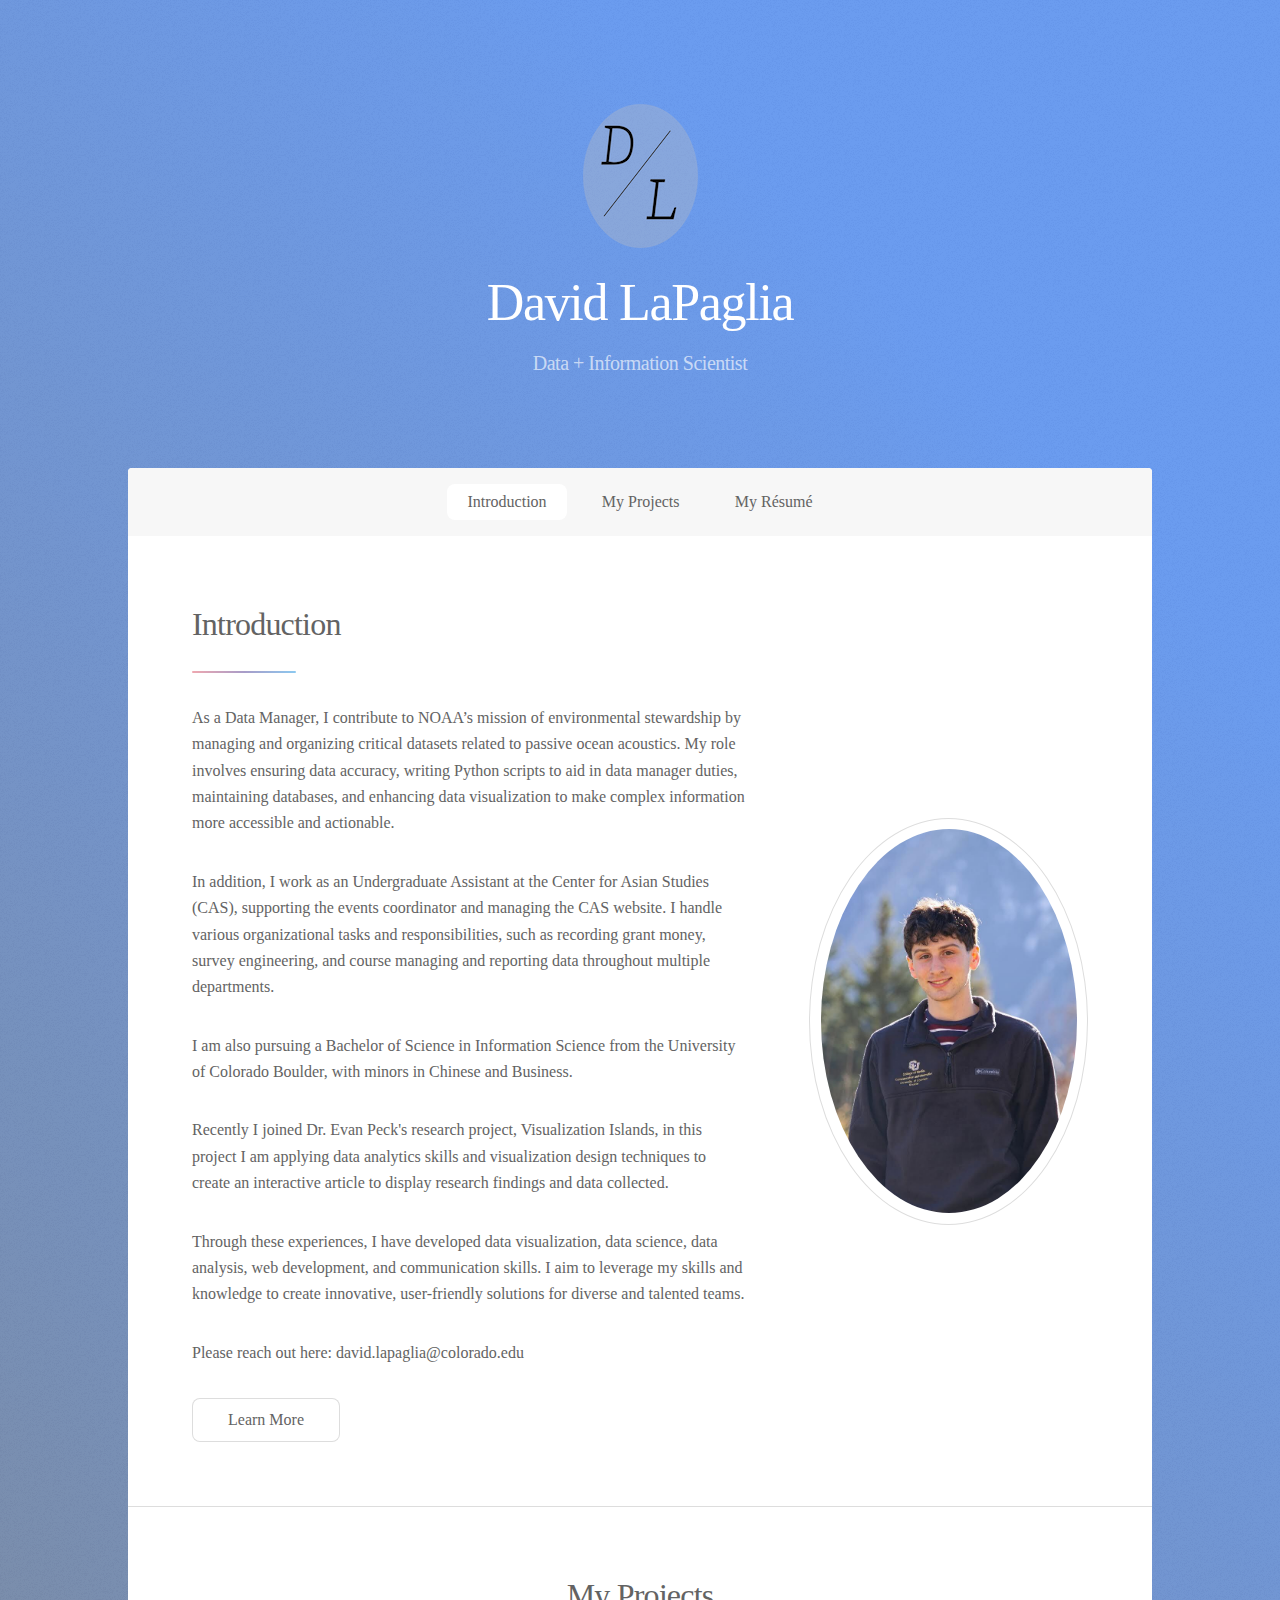
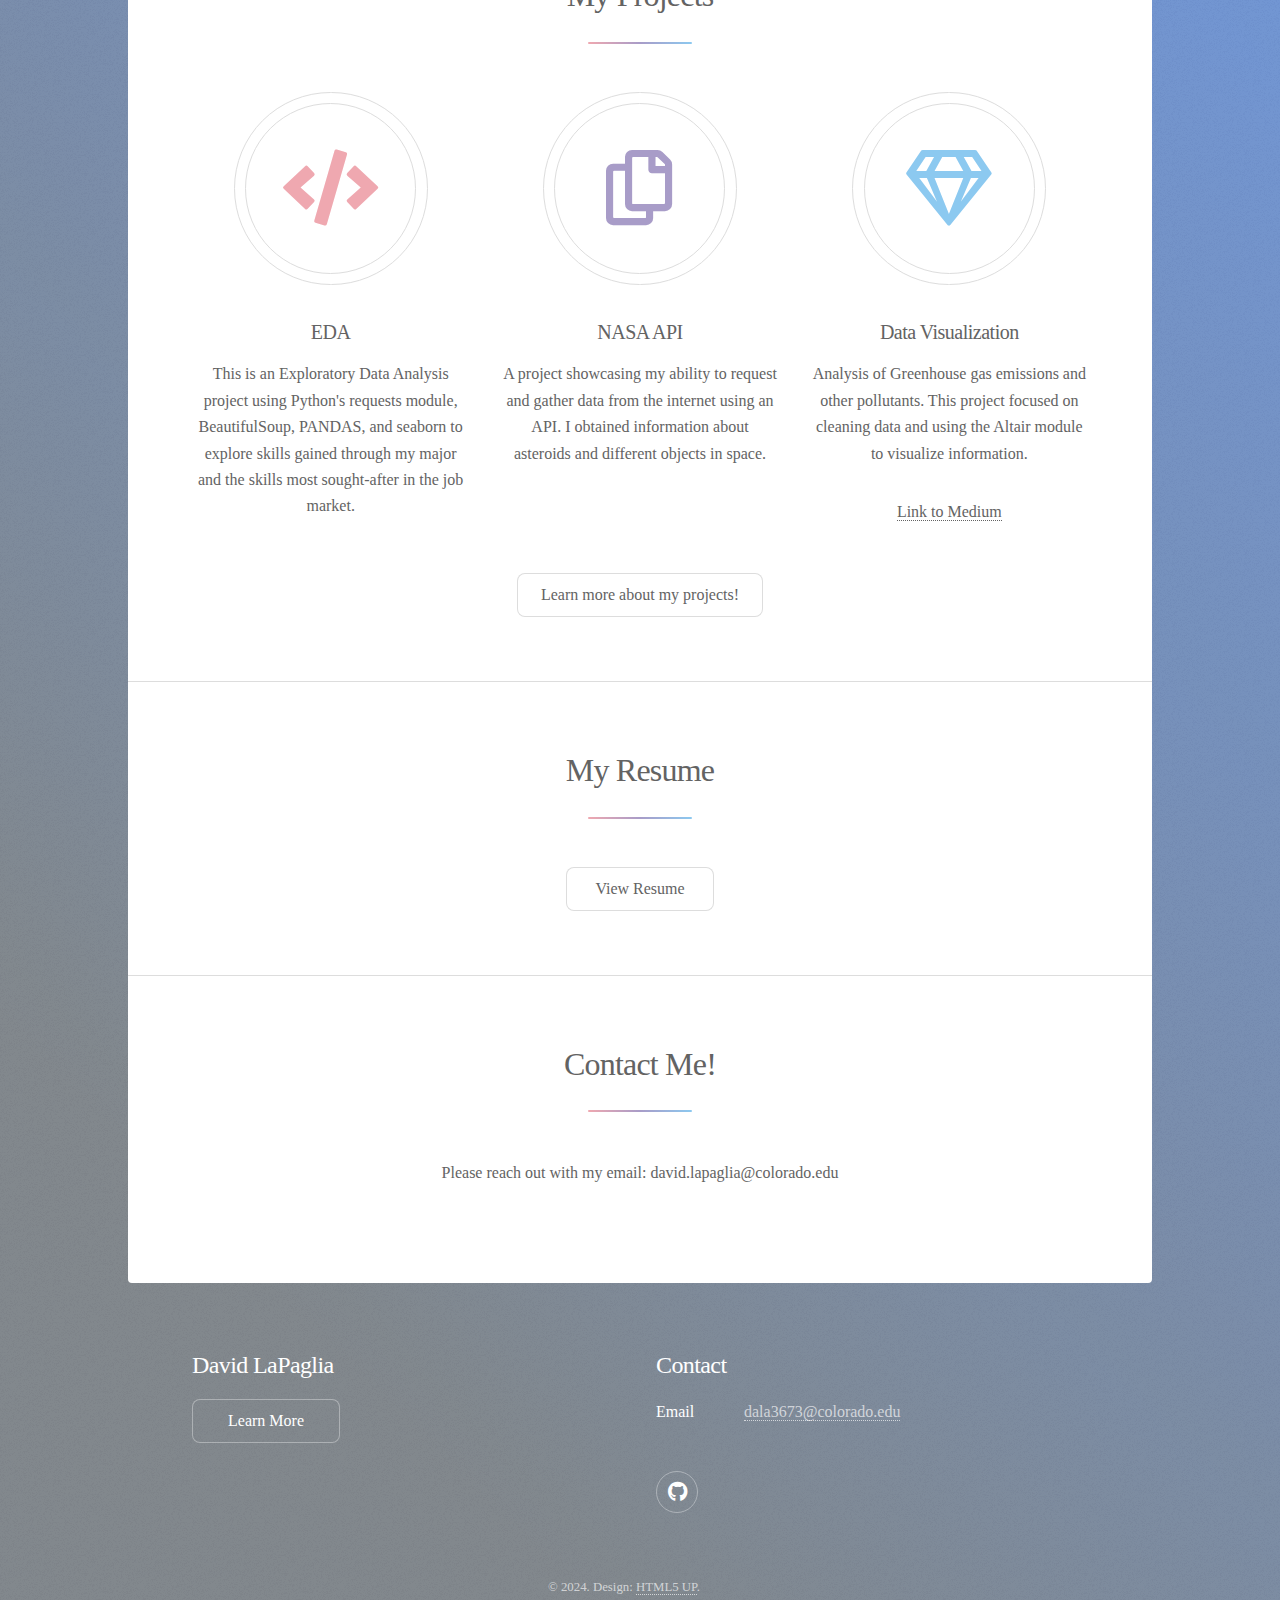
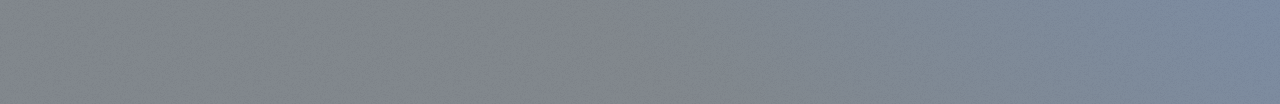
==== commit f78f0da1: "content change" ====
--- a/index.html
+++ b/index.html
@@ -35,6 +35,7 @@
                 <div class="spotlight">
                     <div class="content">
                         <header class="major">
+                            
                             <h2>Introduction</h2>
                         </header>
                         <p>
@@ -65,8 +66,10 @@
                     
                             Please reach out here: david.lapaglia@colorado.edu
                         </p>
+                        
                         <ul class="actions">
-                            <li><a href="generic.html" class="button">Learn More</a></li>
+                            <li>
+                                <a href="generic.html" class="button">Learn More</a></li>
                         </ul>
                     </div>
                     <span class="image"><img src="images/IMG_5456.jpg" alt="Introduction Image"></span>
@@ -114,6 +117,19 @@
                 </footer>
             </section>
 
+            <section id="contact" class="main special">
+                <header class="major">
+                    <h2>Contact Me!</h2>
+                </header>
+                <footer class="major">
+                    <ul class="actions special">
+                        <p>
+                            Please reach out with my email: david.lapaglia@colorado.edu
+                        </p>
+                    </ul>
+                </footer>
+            </section>
+
         </div>
 
         <footer id="footer">
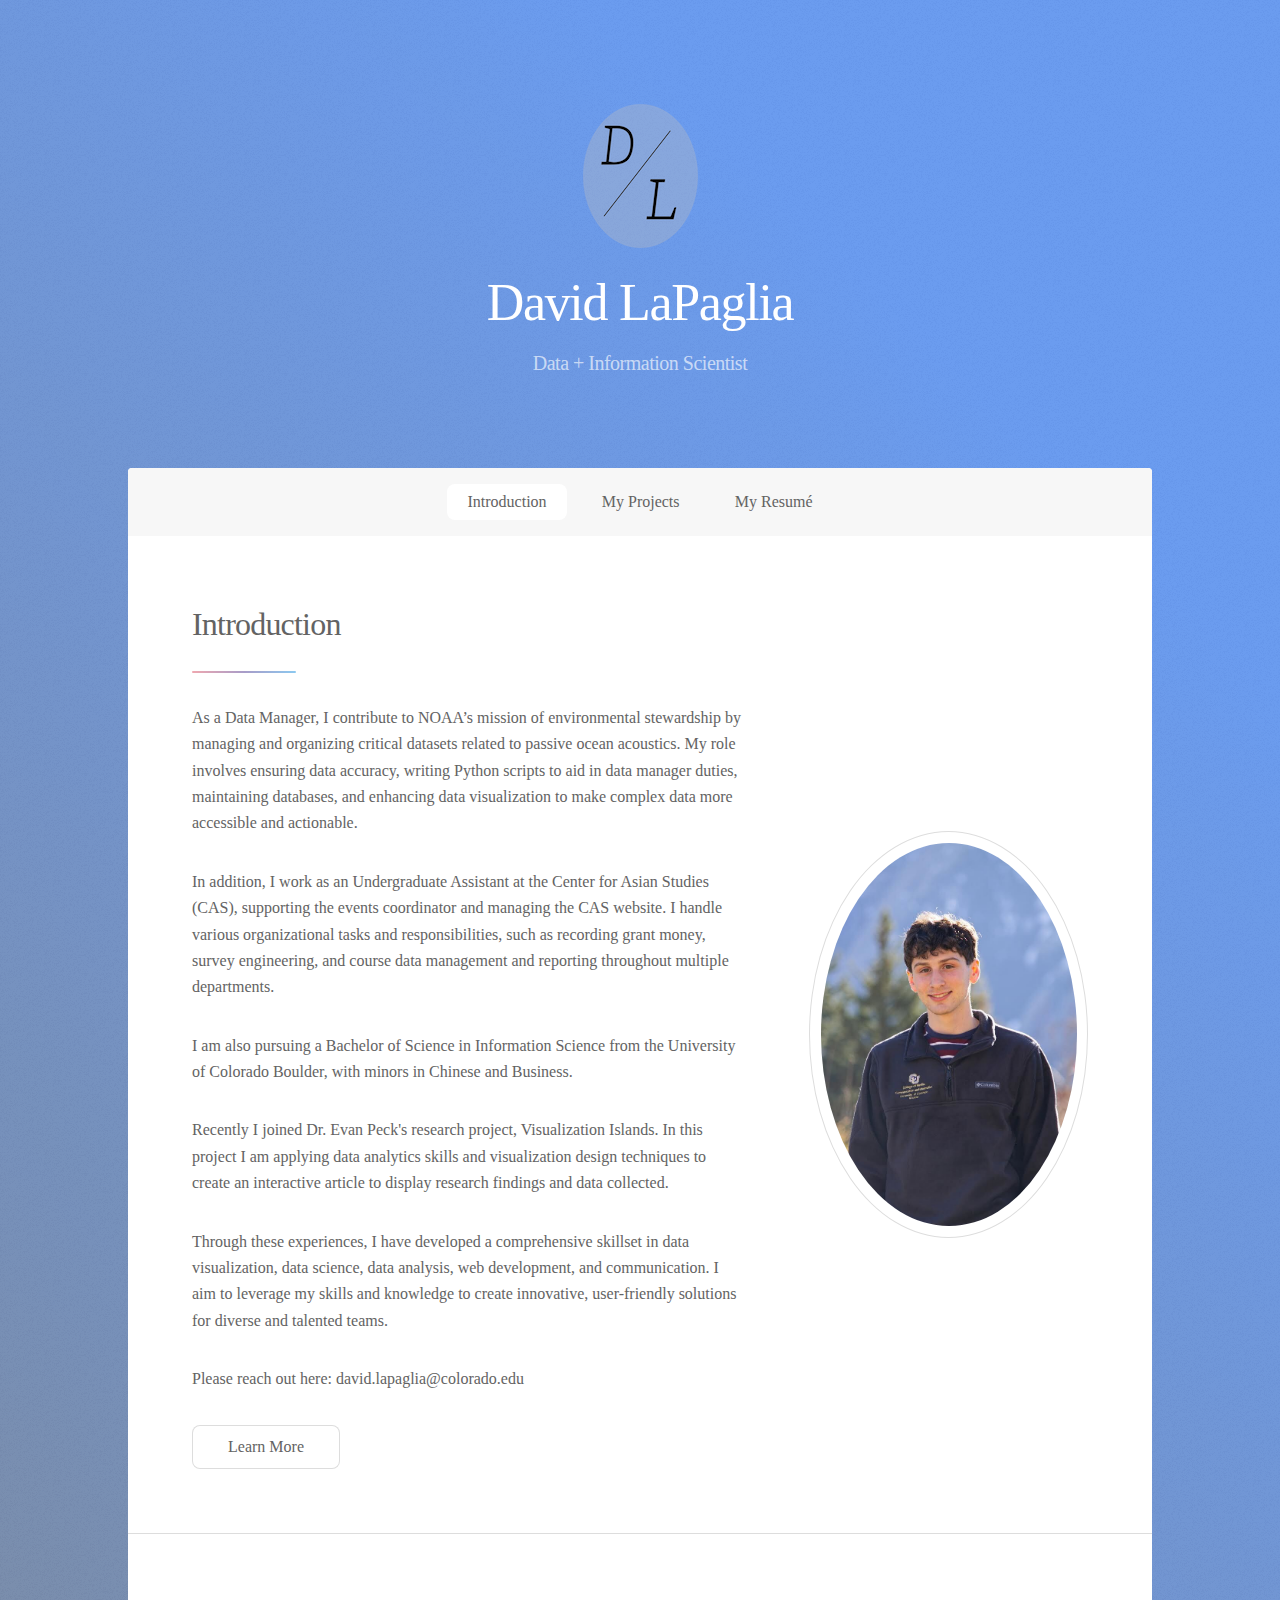
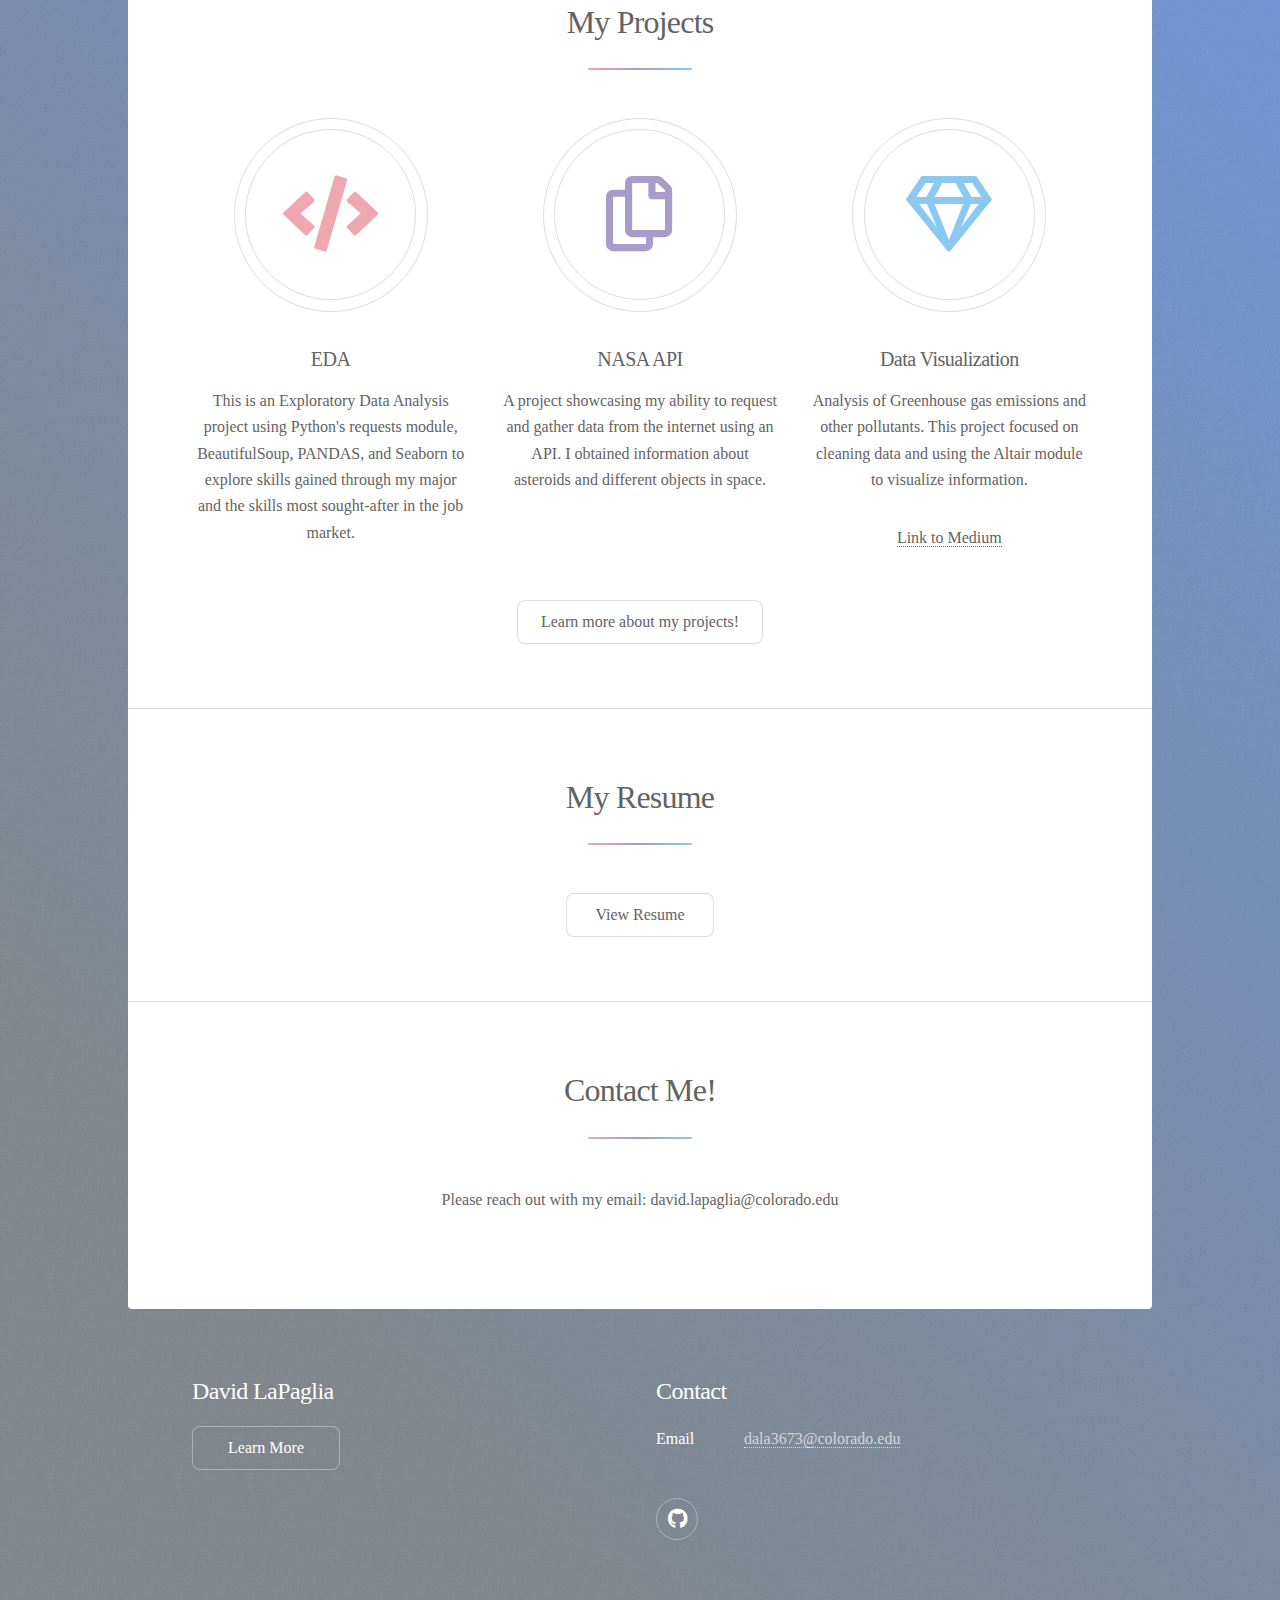
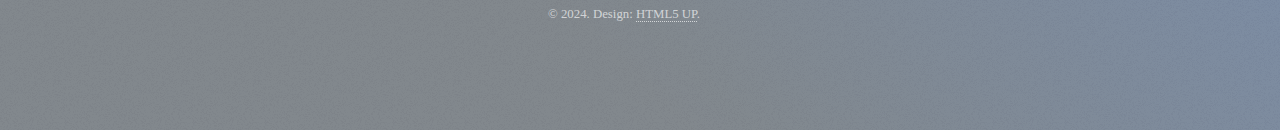
==== commit db84b072: "CONTENT UPDATE" ====
--- a/index.html
+++ b/index.html
@@ -26,7 +26,7 @@
             <ul>
                 <li><a href="#intro" class="active">Introduction</a></li>
                 <li><a href="#projects">My Projects</a></li>
-                <li><a href="#resume">My Résumé</a></li>
+                <li><a href="#resume">My Resumé</a></li>
             </ul>
         </nav>
 
@@ -41,25 +41,25 @@
                         <p>
                             As a Data Manager, I contribute to NOAA’s mission of environmental stewardship by managing and organizing critical 
                             datasets related to passive ocean acoustics. My role involves ensuring data accuracy, writing Python scripts to aid in data manager duties, 
-                            maintaining databases, and enhancing data visualization to make complex information more accessible and actionable.
+                            maintaining databases, and enhancing data visualization to make complex data more accessible and actionable.
 
                             
                         </p>
                         <p>
                             In addition, I work as an Undergraduate Assistant at the Center for Asian Studies (CAS), supporting the events coordinator 
                             and managing the CAS website. I handle various organizational tasks and responsibilities, 
-                            such as recording grant money, survey engineering, and course managing and reporting data throughout multiple departments.  
+                            such as recording grant money, survey engineering, and course data management and reporting throughout multiple departments.  
                         </p>
                         <p>
                             I am also pursuing a Bachelor of Science in Information Science from the University of Colorado Boulder, with minors in Chinese and Business.
 
                         </p>
                         <p>
-                            Recently I joined Dr. Evan Peck's research project, Visualization Islands, in this project I am applying data analytics skills and visualization design techniques to create an interactive article to display research findings and data collected.
+                            Recently I joined Dr. Evan Peck's research project, Visualization Islands. In this project I am applying data analytics skills and visualization design techniques to create an interactive article to display research findings and data collected.
     
                         </p>
                         <p>
-                            Through these experiences, I have developed data visualization, data science, data analysis, web development, and communication skills. I aim to leverage my skills and knowledge to create innovative, user-friendly solutions for diverse and talented teams.
+                            Through these experiences, I have developed a comprehensive skillset in data visualization, data science, data analysis, web development, and communication. I aim to leverage my skills and knowledge to create innovative, user-friendly solutions for diverse and talented teams.
                             </p>
                         <p>
                     
@@ -84,7 +84,7 @@
                     <li>
                         <span class="icon solid major style1 fa-code"></span>
                         <h3>EDA</h3>
-                        <p>This is an Exploratory Data Analysis project using Python's requests module, BeautifulSoup, PANDAS, and seaborn to explore skills gained through my major and the skills most sought-after in the job market.</p>
+                        <p>This is an Exploratory Data Analysis project using Python's requests module, BeautifulSoup, PANDAS, and Seaborn to explore skills gained through my major and the skills most sought-after in the job market.</p>
                     </li>
                     <li>
                         <span class="icon major style3 fa-copy"></span>
